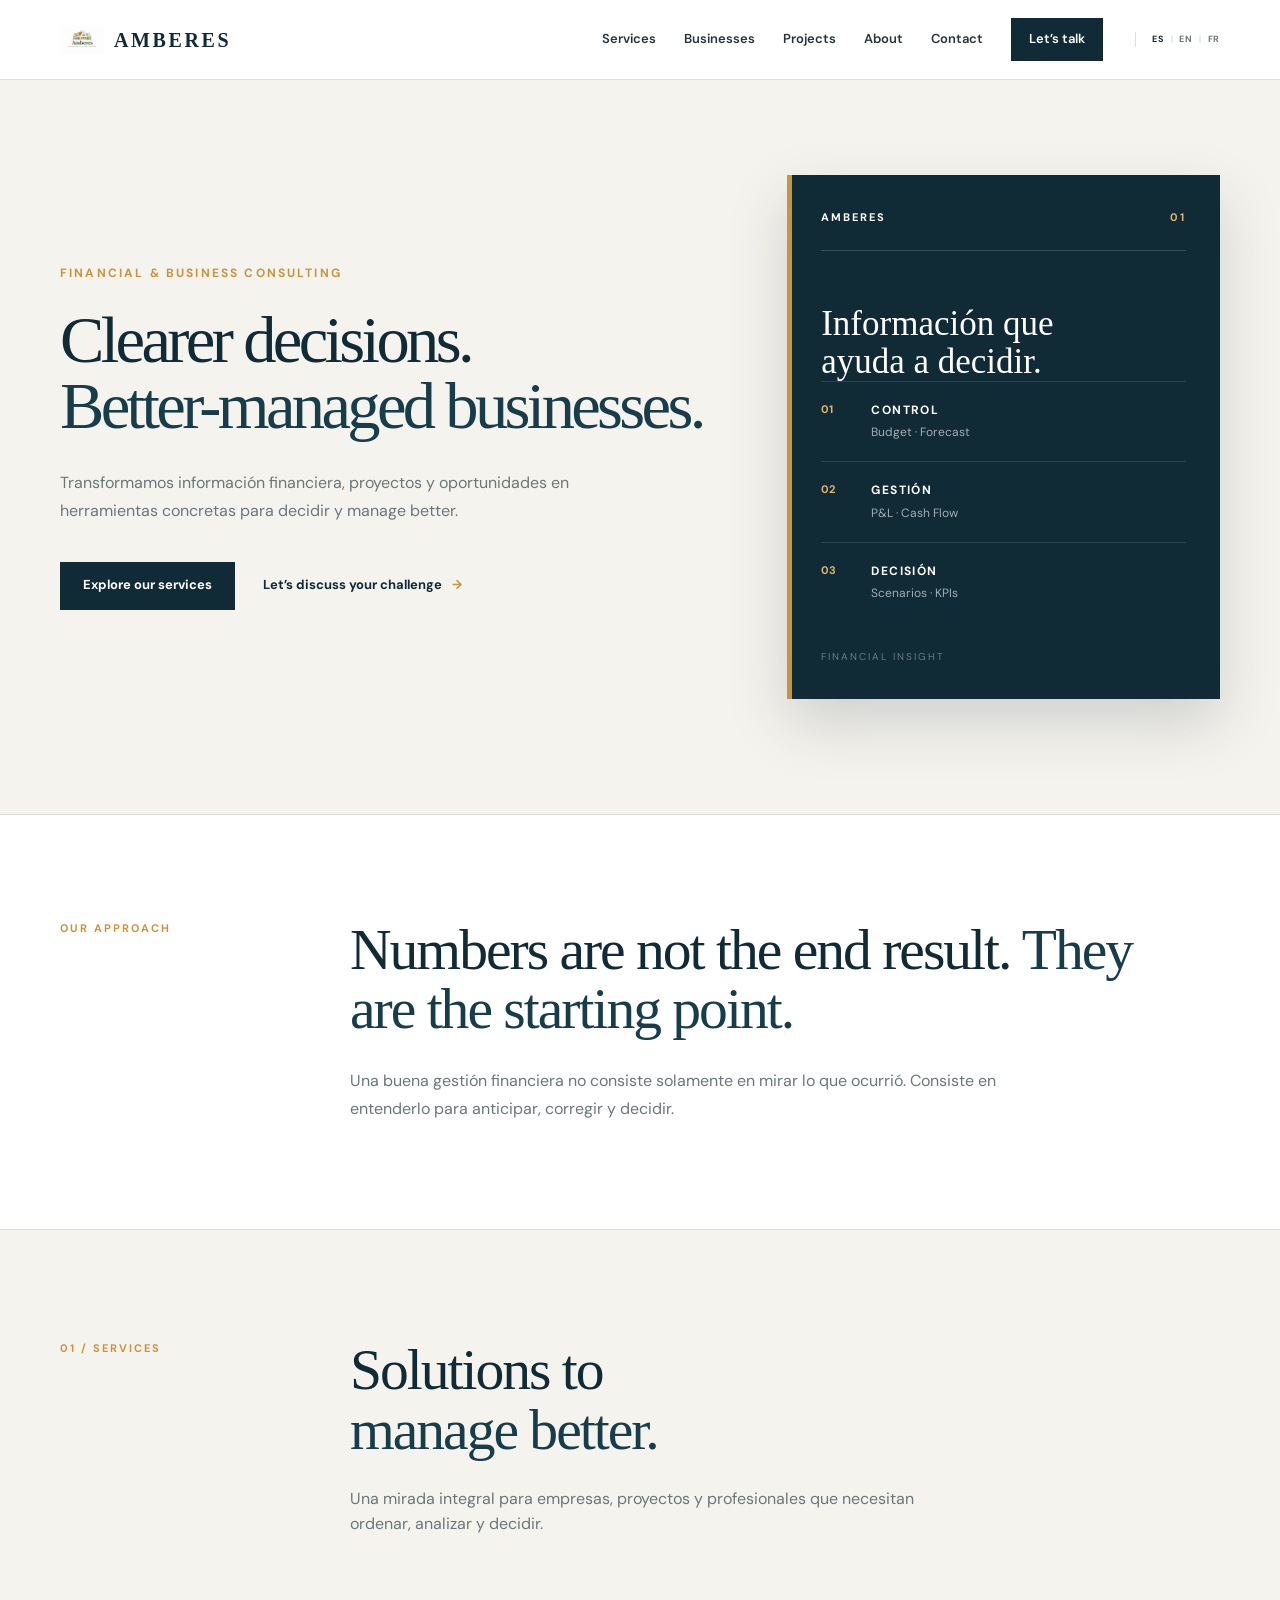
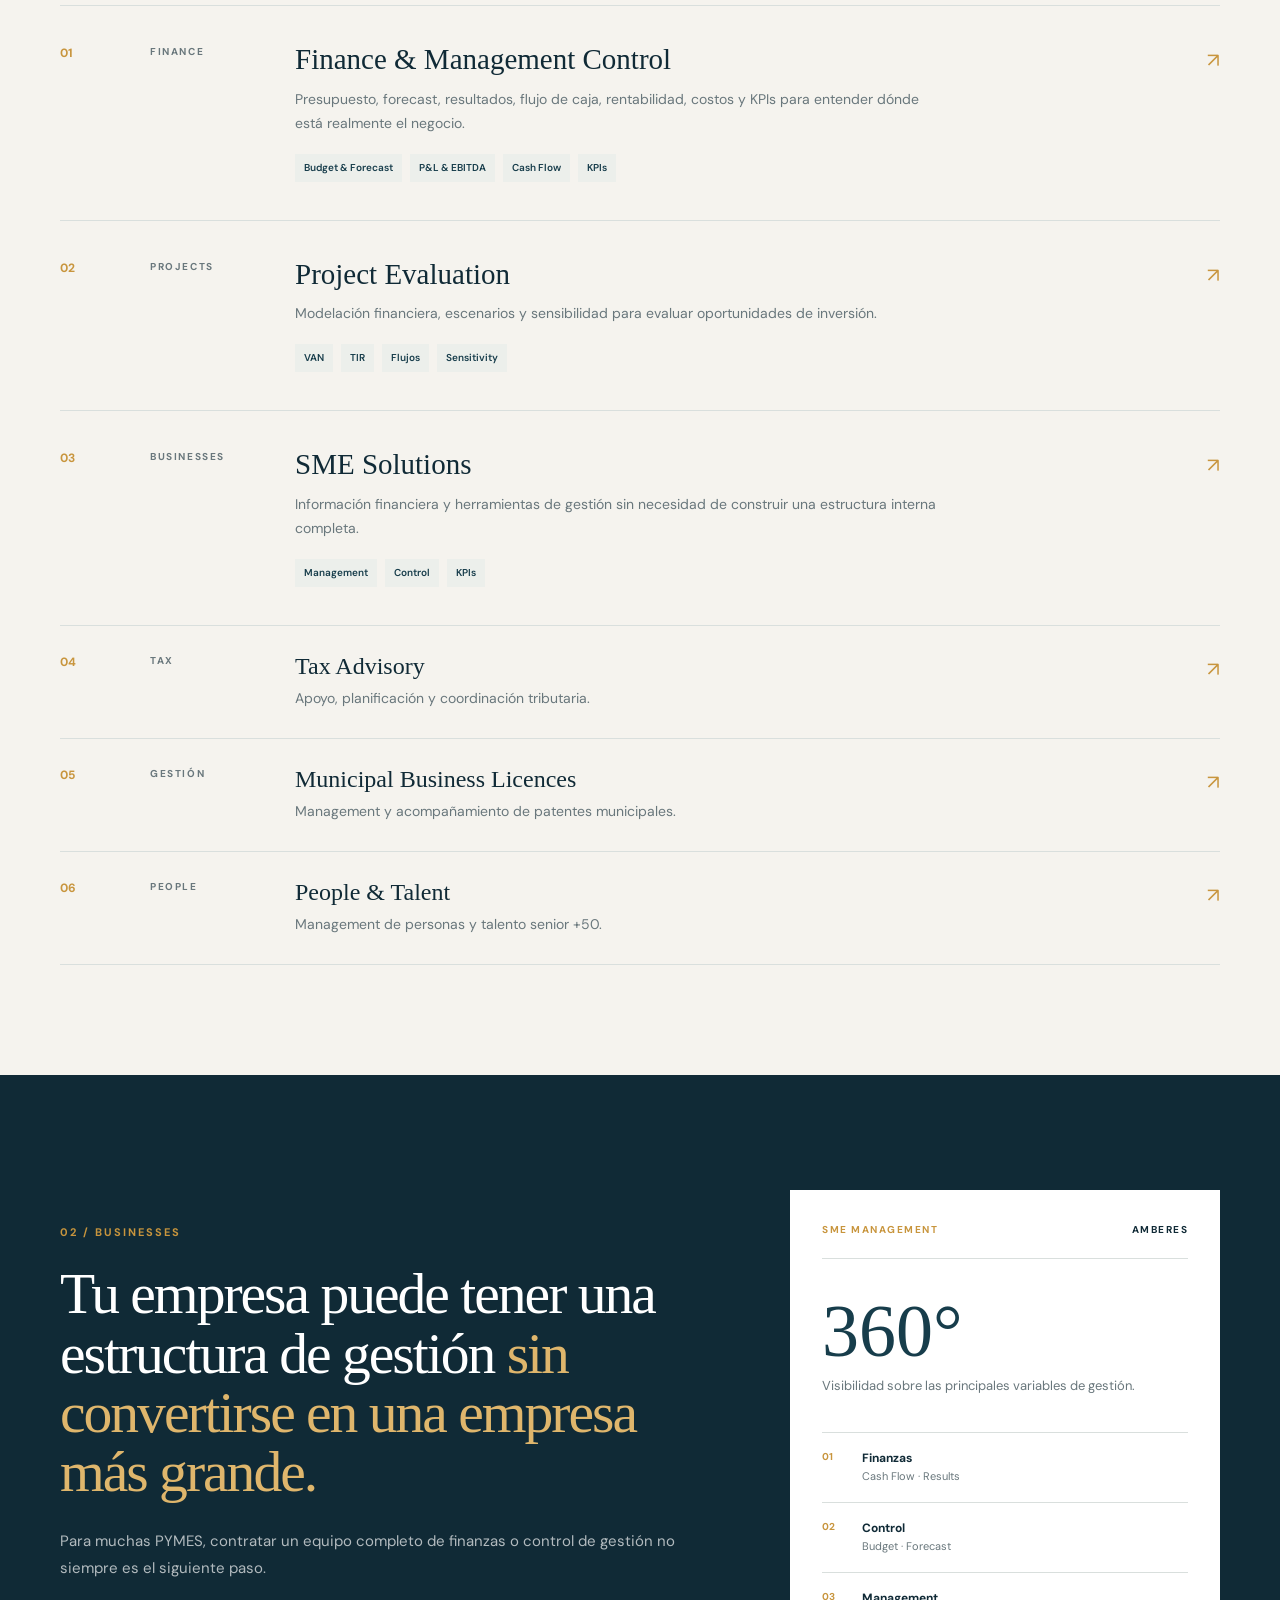
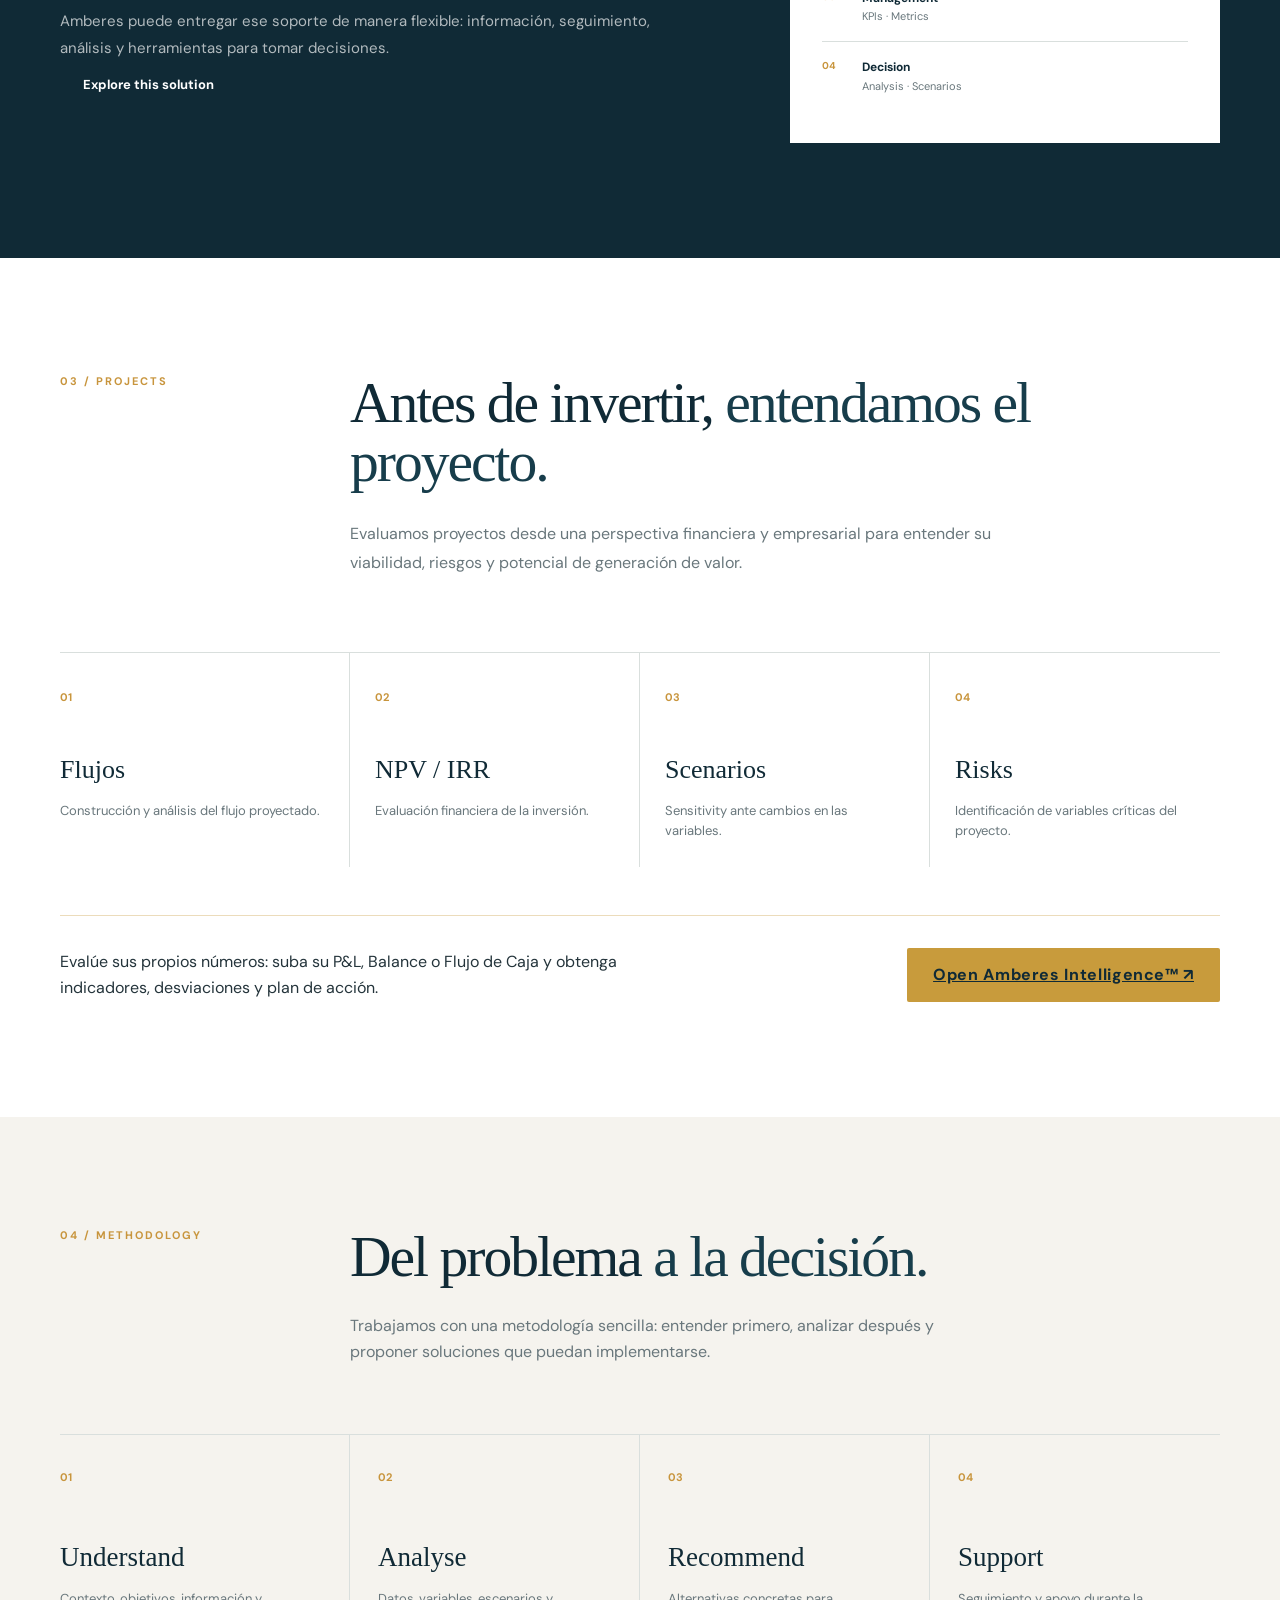
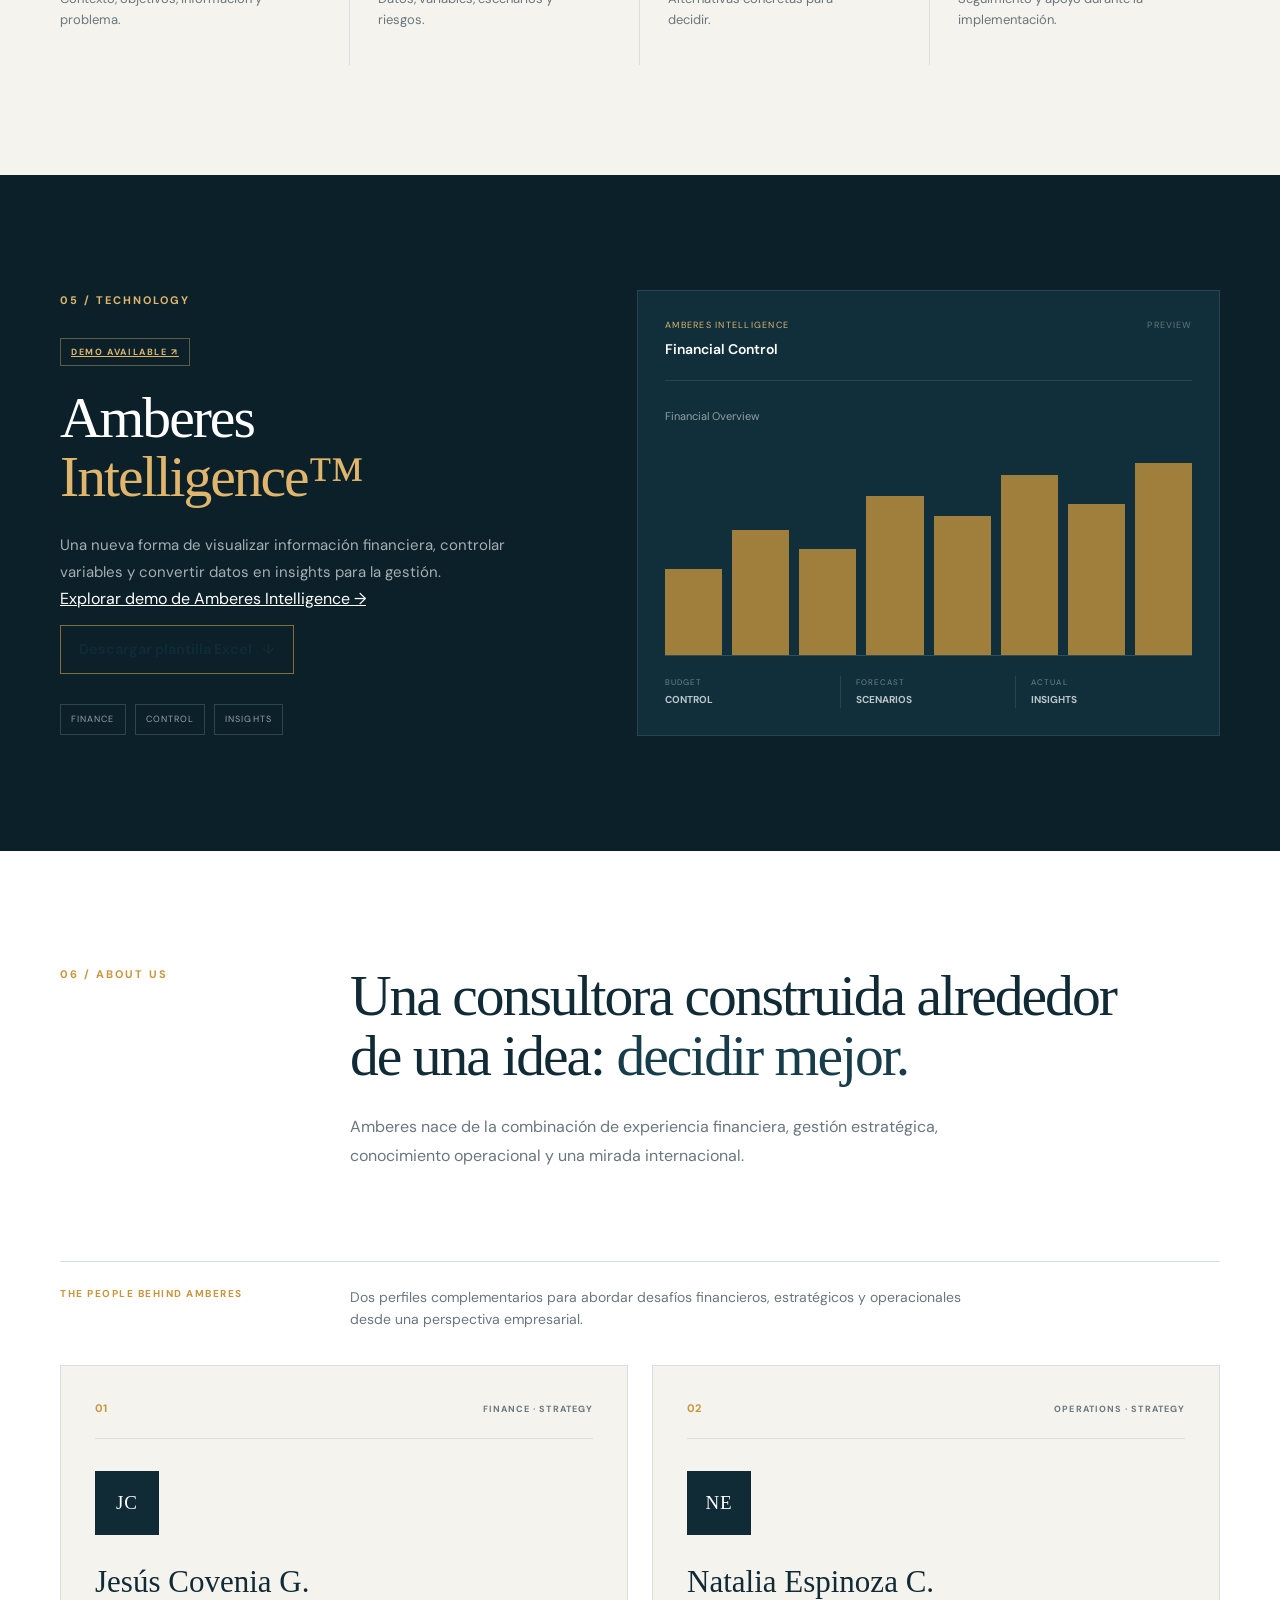
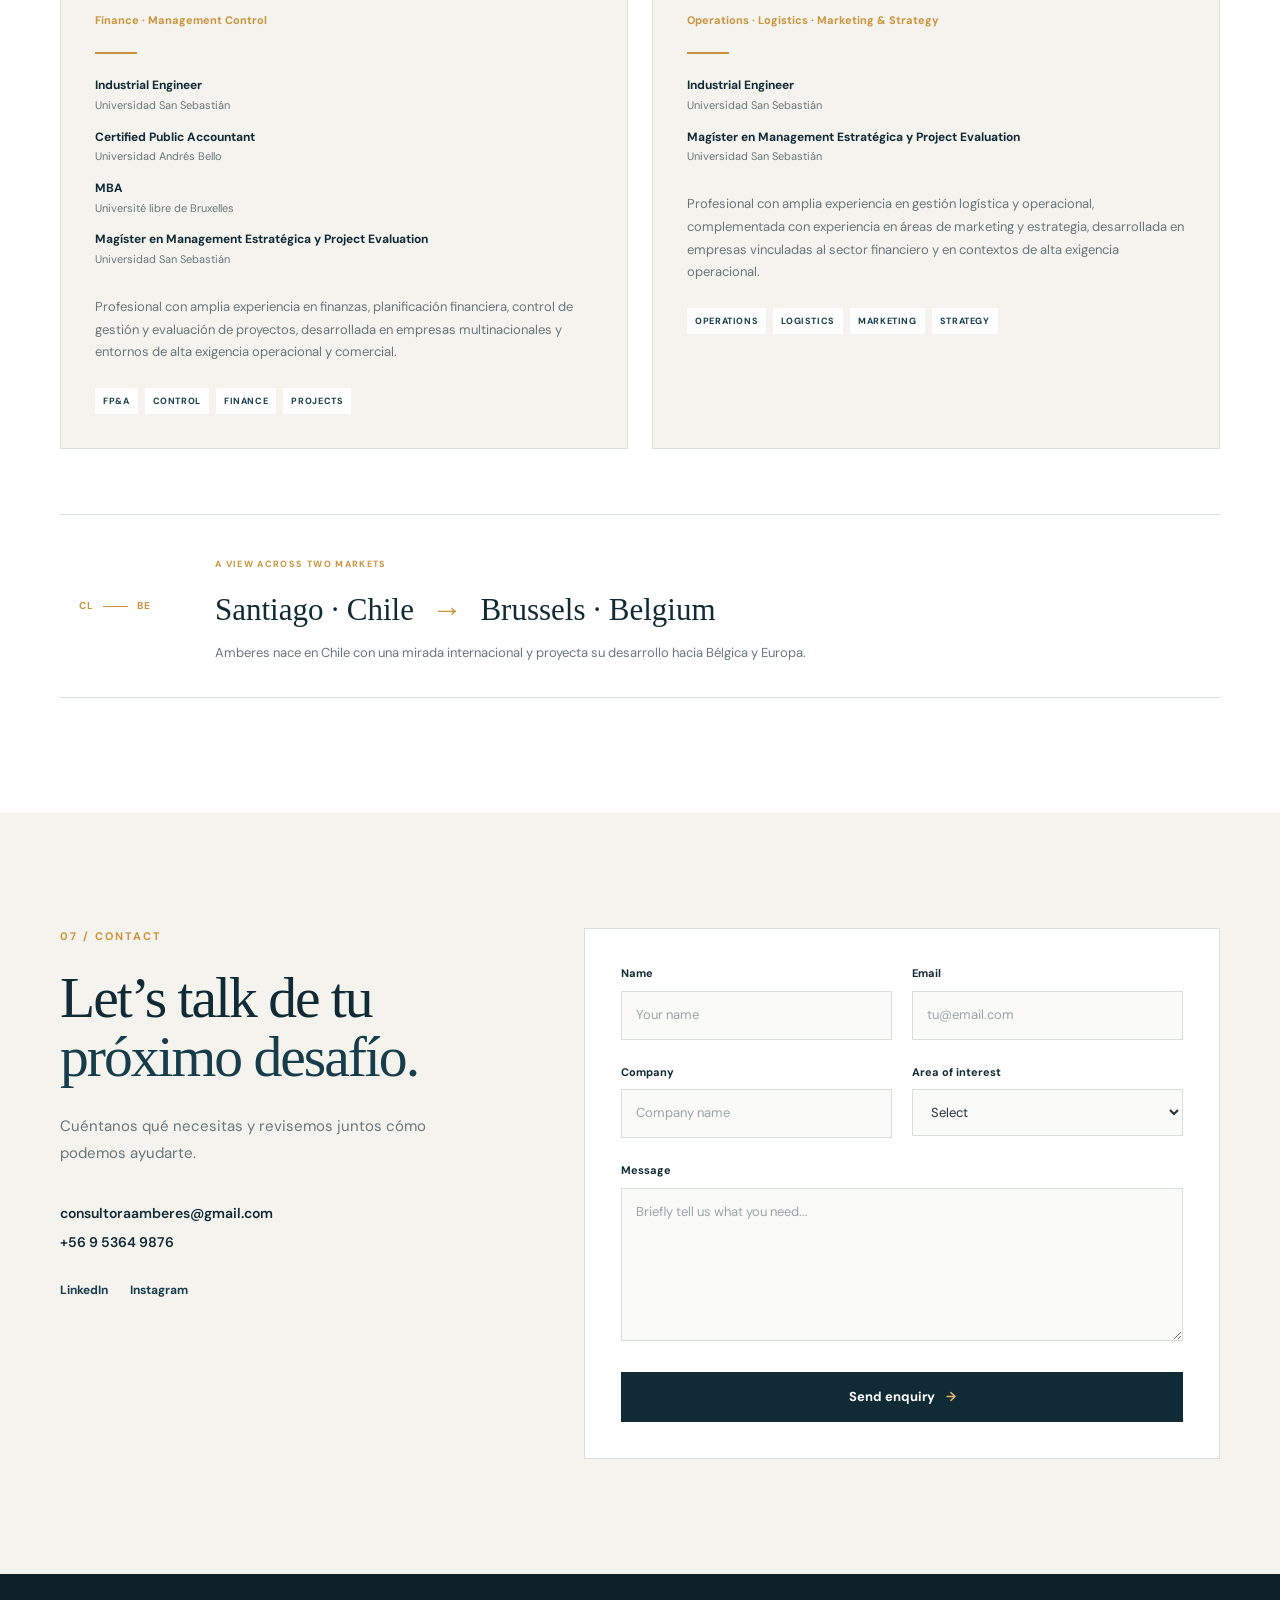
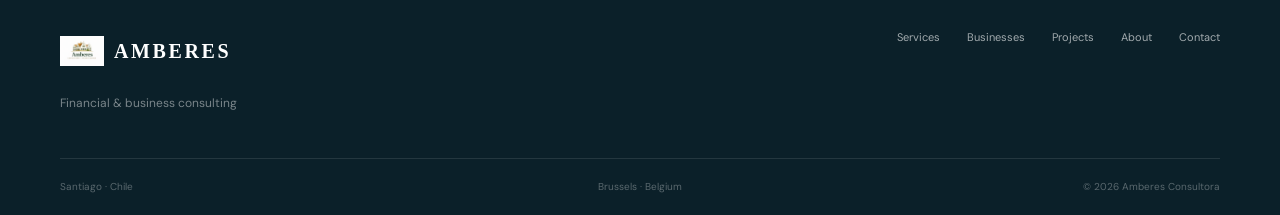
==== en/index.html @ ffa4e230 "Add English version of Amberes Consultora website" ====
<!DOCTYPE html>
<html lang="en">
<head>

    <meta charset="UTF-8">

    <meta
        name="viewport"
        content="width=device-width, initial-scale=1.0"
    >

    <meta
        name="description"
        content="Amberes Consultora. Financial and business consulting between Santiago, Chile and Brussels, Belgium."
    >

    <meta
        name="theme-color"
        content="#102a36"
    >

    <title>Amberes | Financial &amp; Business Consulting</title>


    <!-- =====================================================
         FUENTES
    ====================================================== -->

    <link rel="preconnect" href="https://fonts.googleapis.com">

    <link
        rel="preconnect"
        href="https://fonts.gstatic.com"
        crossorigin
    >

    <link
        href="https://fonts.googleapis.com/css2?family=DM+Sans:wght@400;500;600;700&family=Manrope:wght@400;500;600;700&display=swap"
        rel="stylesheet"
    >


    <!-- =====================================================
         CSS
    ====================================================== -->

    <link
        rel="stylesheet"
        href="../style.css"
    >

</head>


<body>


    <!-- =====================================================
         HEADER
    ====================================================== -->

    <header class="site-header">

        <div class="header-inner">


            <!-- LOGO -->

            <a
                href="#inicio"
                class="logo"
                aria-label="Amberes Consultora"
            >

                <span class="beguinage-logo"><img src="../assets/logo-amberes.png" alt="" class="brand-logo-image"></span>


                <span class="logo-text">
                    AMBERES
                </span>

            </a>


            <!-- NAVEGACIÓN -->

            <nav
                class="main-nav"
                id="mainNav"
            >

                <a href="#servicios">
                    Services
                </a>

                <a href="#empresas">
                    Businesses
                </a>

                <a href="#proyectos">
                    Projects
                </a>

                <a href="#nosotros">
                    About
                </a>

                <a href="#contacto">
                    Contact
                </a>

                <a
                    href="#contacto"
                    class="nav-cta"
                >
                    Let’s talk
                </a>


                <!-- IDIOMAS -->

                <div class="language-selector" aria-label="Language selector">
                    <a class="language-active" href="../index.html" lang="es">ES</a>
                    <span aria-hidden="true">|</span>
                    <a href="./index.html" lang="en" aria-current="page">EN</a>
                    <span aria-hidden="true">|</span>
                    <a href="../fr/" lang="fr">FR</a>
                </div>

            </nav>


            <!-- MENÚ MOBILE -->

            <button
                class="mobile-menu"
                id="mobileMenu"
                type="button"
                aria-label="Open menu"
                aria-expanded="false"
            >

                <span></span>
                <span></span>
                <span></span>

            </button>

        </div>

    </header>



    <main>


        <!-- =====================================================
             HERO
        ====================================================== -->

        <section
            class="hero"
            id="inicio"
        >

            <div class="container hero-grid">


                <div class="hero-content">

                    <p class="eyebrow">
                        FINANCIAL & BUSINESS CONSULTING
                    </p>


                    <h1>

                        Clearer decisions.<br>

                        <span>
                            Better-managed businesses.
                        </span>

                    </h1>


                    <p class="hero-description">

                        Transformamos información financiera,
                        proyectos y oportunidades en herramientas
                        concretas para decidir y manage better.

                    </p>


                    <div class="hero-actions">

                        <a
                            href="#servicios"
                            class="btn btn-primary"
                        >
                            Explore our services
                        </a>


                        <a
                            href="#contacto"
                            class="text-link"
                        >

                            Let’s discuss your challenge

                            <span>
                                →
                            </span>

                        </a>

                    </div>

                </div>



                <!-- PANEL DERECHO -->

                <div class="hero-panel">


                    <div class="hero-panel-top">

                        <span>
                            AMBERES
                        </span>

                        <span>
                            01
                        </span>

                    </div>


                    <div class="hero-panel-title">

                        Información que<br>
                        ayuda a decidir.

                    </div>


                    <div class="hero-panel-items">


                        <div class="hero-panel-item">

                            <span class="panel-number">
                                01
                            </span>

                            <div>

                                <strong>
                                    CONTROL
                                </strong>

                                <small>
                                    Budget · Forecast
                                </small>

                            </div>

                        </div>



                        <div class="hero-panel-item">

                            <span class="panel-number">
                                02
                            </span>

                            <div>

                                <strong>
                                    GESTIÓN
                                </strong>

                                <small>
                                    P&amp;L · Cash Flow
                                </small>

                            </div>

                        </div>



                        <div class="hero-panel-item">

                            <span class="panel-number">
                                03
                            </span>

                            <div>

                                <strong>
                                    DECISIÓN
                                </strong>

                                <small>
                                    Scenarios · KPIs
                                </small>

                            </div>

                        </div>


                    </div>


                    <div class="hero-panel-footer">

                        FINANCIAL INSIGHT

                    </div>


                </div>

            </div>

        </section>



        <!-- =====================================================
             OUR APPROACH
        ====================================================== -->

        <section class="statement-section">

            <div class="container statement-grid">


                <div class="section-label">
                    OUR APPROACH
                </div>


                <div>

                    <h2>

                        Numbers are not the end result.
                        <span>
                            They are the starting point.
                        </span>

                    </h2>


                    <p>

                        Una buena gestión financiera no consiste
                        solamente en mirar lo que ocurrió.
                        Consiste en entenderlo para anticipar,
                        corregir y decidir.

                    </p>

                </div>

            </div>

        </section>



        <!-- =====================================================
             SERVICIOS
        ====================================================== -->

        <section
            class="services-section"
            id="servicios"
        >

            <div class="container">


                <div class="section-heading">


                    <div class="section-label">
                        01 / SERVICES
                    </div>


                    <div>

                        <h2>

                            Solutions to<br>

                            <span>
                                manage better.
                            </span>

                        </h2>


                        <p>

                            Una mirada integral para empresas,
                            proyectos y profesionales que necesitan
                            ordenar, analizar y decidir.

                        </p>

                    </div>

                </div>



                <div class="services-list">


                    <!-- 01 -->

                    <article class="service-item featured-service">

                        <div class="service-number">
                            01
                        </div>


                        <div class="service-category">
                            FINANCE
                        </div>


                        <div class="service-content">

                            <h3>
                                Finance &amp; Management Control
                            </h3>


                            <p>

                                Presupuesto, forecast, resultados,
                                flujo de caja, rentabilidad, costos
                                y KPIs para entender dónde está
                                realmente el negocio.

                            </p>


                            <div class="service-tags">

                                <span>
                                    Budget &amp; Forecast
                                </span>

                                <span>
                                    P&amp;L &amp; EBITDA
                                </span>

                                <span>
                                    Cash Flow
                                </span>

                                <span>
                                    KPIs
                                </span>

                            </div>

                        </div>


                        <a
                            href="#contacto"
                            class="service-arrow"
                            aria-label="Consultar"
                        >
                            ↗
                        </a>

                    </article>



                    <!-- 02 -->

                    <article class="service-item">

                        <div class="service-number">
                            02
                        </div>


                        <div class="service-category">
                            PROJECTS
                        </div>


                        <div class="service-content">

                            <h3>
                                Project Evaluation
                            </h3>


                            <p>

                                Modelación financiera,
                                escenarios y sensibilidad
                                para evaluar oportunidades
                                de inversión.

                            </p>


                            <div class="service-tags">

                                <span>
                                    VAN
                                </span>

                                <span>
                                    TIR
                                </span>

                                <span>
                                    Flujos
                                </span>

                                <span>
                                    Sensitivity
                                </span>

                            </div>

                        </div>


                        <a
                            href="#proyectos"
                            class="service-arrow"
                            aria-label="Ver proyectos"
                        >
                            ↗
                        </a>

                    </article>



                    <!-- 03 -->

                    <article class="service-item">

                        <div class="service-number">
                            03
                        </div>


                        <div class="service-category">
                            BUSINESSES
                        </div>


                        <div class="service-content">

                            <h3>
                                SME Solutions
                            </h3>


                            <p>

                                Información financiera y
                                herramientas de gestión sin
                                necesidad de construir una
                                estructura interna completa.

                            </p>


                            <div class="service-tags">

                                <span>
                                    Management
                                </span>

                                <span>
                                    Control
                                </span>

                                <span>
                                    KPIs
                                </span>

                            </div>

                        </div>


                        <a
                            href="#empresas"
                            class="service-arrow"
                            aria-label="Ver solución para empresas"
                        >
                            ↗
                        </a>

                    </article>



                    <!-- 04 -->

                    <article class="service-item compact-service">

                        <div class="service-number">
                            04
                        </div>


                        <div class="service-category">
                            TAX
                        </div>


                        <div class="service-content">

                            <h3>
                                Tax Advisory
                            </h3>


                            <p>
                                Apoyo, planificación y
                                coordinación tributaria.
                            </p>

                        </div>


                        <a
                            href="#contacto"
                            class="service-arrow"
                        >
                            ↗
                        </a>

                    </article>



                    <!-- 05 -->

                    <article class="service-item compact-service">

                        <div class="service-number">
                            05
                        </div>


                        <div class="service-category">
                            GESTIÓN
                        </div>


                        <div class="service-content">

                            <h3>
                                Municipal Business Licences
                            </h3>


                            <p>
                                Management y acompañamiento
                                de patentes municipales.
                            </p>

                        </div>


                        <a
                            href="#contacto"
                            class="service-arrow"
                        >
                            ↗
                        </a>

                    </article>



                    <!-- 06 -->

                    <article class="service-item compact-service">

                        <div class="service-number">
                            06
                        </div>


                        <div class="service-category">
                            PEOPLE
                        </div>


                        <div class="service-content">

                            <h3>
                                People &amp; Talent
                            </h3>


                            <p>
                                Management de personas y
                                talento senior +50.
                            </p>

                        </div>


                        <a
                            href="#contacto"
                            class="service-arrow"
                        >
                            ↗
                        </a>

                    </article>


                </div>

            </div>

        </section>



        <!-- =====================================================
             BUSINESSES / PYMES
        ====================================================== -->

        <section
            class="business-section"
            id="empresas"
        >

            <div class="container business-grid">


                <div class="business-intro">

                    <div class="section-label">
                        02 / BUSINESSES
                    </div>


                    <h2>

                        Tu empresa puede tener
                        una estructura de gestión

                        <span>
                            sin convertirse en
                            una empresa más grande.
                        </span>

                    </h2>


                    <p>

                        Para muchas PYMES, contratar un equipo
                        completo de finanzas o control de gestión
                        no siempre es el siguiente paso.

                    </p>


                    <p>

                        Amberes puede entregar ese soporte de
                        manera flexible: información, seguimiento,
                        análisis y herramientas para tomar decisiones.

                    </p>


                    <a
                        href="#contacto"
                        class="btn btn-outline"
                    >
                        Explore this solution
                    </a>

                </div>



                <div class="business-card">


                    <div class="business-card-header">

                        <span>
                            SME MANAGEMENT
                        </span>

                        <strong>
                            AMBERES
                        </strong>

                    </div>


                    <div class="business-number">
                        360°
                    </div>


                    <p class="business-card-description">

                        Visibilidad sobre las principales
                        variables de gestión.

                    </p>


                    <div class="business-points">


                        <div>

                            <span>
                                01
                            </span>

                            <div>

                                <strong>
                                    Finanzas
                                </strong>

                                <small>
                                    Cash Flow · Results
                                </small>

                            </div>

                        </div>


                        <div>

                            <span>
                                02
                            </span>

                            <div>

                                <strong>
                                    Control
                                </strong>

                                <small>
                                    Budget · Forecast
                                </small>

                            </div>

                        </div>


                        <div>

                            <span>
                                03
                            </span>

                            <div>

                                <strong>
                                    Management
                                </strong>

                                <small>
                                    KPIs · Metrics
                                </small>

                            </div>

                        </div>


                        <div>

                            <span>
                                04
                            </span>

                            <div>

                                <strong>
                                    Decision
                                </strong>

                                <small>
                                    Analysis · Scenarios
                                </small>

                            </div>

                        </div>


                    </div>

                </div>

            </div>

        </section>



        <!-- =====================================================
             PROJECTS
        ====================================================== -->

        <section
            class="projects-section"
            id="proyectos"
        >

            <div class="container">


                <div class="project-header">


                    <div class="section-label">
                        03 / PROJECTS
                    </div>


                    <div>

                        <h2>

                            Antes de invertir,

                            <span>
                                entendamos el proyecto.
                            </span>

                        </h2>


                        <p>

                            Evaluamos proyectos desde una perspectiva
                            financiera y empresarial para entender su
                            viabilidad, riesgos y potencial de generación
                            de valor.

                        </p>

                    </div>

                </div>



                <div class="project-method">


                    <div class="project-method-item">

                        <span>
                            01
                        </span>

                        <h3>
                            Flujos
                        </h3>

                        <p>
                            Construcción y análisis
                            del flujo proyectado.
                        </p>

                    </div>


                    <div class="project-method-item">

                        <span>
                            02
                        </span>

                        <h3>
                            NPV / IRR
                        </h3>

                        <p>
                            Evaluación financiera
                            de la inversión.
                        </p>

                    </div>


                    <div class="project-method-item">

                        <span>
                            03
                        </span>

                        <h3>
                            Scenarios
                        </h3>

                        <p>
                            Sensitivity ante cambios
                            en las variables.
                        </p>

                    </div>


                    <div class="project-method-item">

                        <span>
                            04
                        </span>

                        <h3>
                            Risks
                        </h3>

                        <p>
                            Identificación de variables
                            críticas del proyecto.
                        </p>

                    </div>


                </div>

                <div class="project-tool-cta">
                    <p>Evalúe sus propios números: suba su P&amp;L, Balance o Flujo de Caja y obtenga indicadores, desviaciones y plan de acción.</p>
                    <a href="./intelligence/" class="intelligence-demo-link project-tool-link">Open Amberes Intelligence™ ↗</a>
                </div>

            </div>

        </section>



        <!-- =====================================================
             METODOLOGÍA
        ====================================================== -->

        <section class="methodology-section">

            <div class="container">


                <div class="methodology-heading">


                    <div class="section-label">
                        04 / METHODOLOGY
                    </div>


                    <div>

                        <h2>

                            Del problema

                            <span>
                                a la decisión.
                            </span>

                        </h2>


                        <p>

                            Trabajamos con una metodología sencilla:
                            entender primero, analizar después y proponer
                            soluciones que puedan implementarse.

                        </p>

                    </div>

                </div>



                <div class="methodology-grid">


                    <div class="method-step">

                        <span>
                            01
                        </span>

                        <h3>
                            Understand
                        </h3>

                        <p>
                            Contexto, objetivos,
                            información y problema.
                        </p>

                    </div>


                    <div class="method-step">

                        <span>
                            02
                        </span>

                        <h3>
                            Analyse
                        </h3>

                        <p>
                            Datos, variables,
                            escenarios y riesgos.
                        </p>

                    </div>


                    <div class="method-step">

                        <span>
                            03
                        </span>

                        <h3>
                            Recommend
                        </h3>

                        <p>
                            Alternativas concretas
                            para decidir.
                        </p>

                    </div>


                    <div class="method-step">

                        <span>
                            04
                        </span>

                        <h3>
                            Support
                        </h3>

                        <p>
                            Seguimiento y apoyo
                            durante la implementación.
                        </p>

                    </div>


                </div>

            </div>

        </section>



        <!-- =====================================================
             AMBERES INTELLIGENCE
        ====================================================== -->

        <section class="intelligence-section">

            <div class="container intelligence-grid">


                <div class="intelligence-copy">

                    <div class="section-label">
                        05 / TECHNOLOGY
                    </div>


                    
<a href="./intelligence/" class="coming-soon intelligence-demo-link">
    DEMO AVAILABLE ↗
</a>



                    <h2>

                        Amberes

                        <span>
                            Intelligence™
                        </span>

                    </h2>


                    <p>

                        Una nueva forma de visualizar información
                        financiera, controlar variables y convertir
                        datos en insights para la gestión.

                    </p>

                    
<a href="./intelligence/" class="intelligence-cta">
    Explorar demo de Amberes Intelligence
    <span aria-hidden="true">→</span>
</a>

                    <a href="./intelligence/plantilla/Amberes_Plantilla_Estandar.xlsx" class="intelligence-template-link" download>
                        Descargar plantilla Excel
                        <span aria-hidden="true">↓</span>
                    </a>


                    <div class="intelligence-tags">

                        <span>
                            FINANCE
                        </span>

                        <span>
                            CONTROL
                        </span>

                        <span>
                            INSIGHTS
                        </span>

                    </div>

                </div>



                <div class="intelligence-preview">


                    <div class="preview-header">

                        <div>

                            <small>
                                AMBERES INTELLIGENCE
                            </small>

                            <strong>
                                Financial Control
                            </strong>

                        </div>


                        <span>
                            PREVIEW
                        </span>

                    </div>


                    <div class="preview-main">

                        <div class="preview-title">
                            Financial Overview
                        </div>


                        <div class="preview-bars">

                            <div style="height:42%;"></div>
                            <div style="height:61%;"></div>
                            <div style="height:52%;"></div>
                            <div style="height:78%;"></div>
                            <div style="height:68%;"></div>
                            <div style="height:88%;"></div>
                            <div style="height:74%;"></div>
                            <div style="height:94%;"></div>

                        </div>

                    </div>


                    <div class="preview-bottom">


                        <div>

                            <small>
                                BUDGET
                            </small>

                            <strong>
                                CONTROL
                            </strong>

                        </div>


                        <div>

                            <small>
                                FORECAST
                            </small>

                            <strong>
                                SCENARIOS
                            </strong>

                        </div>


                        <div>

                            <small>
                                ACTUAL
                            </small>

                            <strong>
                                INSIGHTS
                            </strong>

                        </div>


                    </div>

                </div>

            </div>

        </section>



        <!-- =====================================================
             NOSOTROS
        ====================================================== -->

        <section
            class="about-section"
            id="nosotros"
        >

            <div class="container">


                <div class="about-heading">


                    <div class="section-label">
                        06 / ABOUT US
                    </div>


                    <div>

                        <h2>

                            Una consultora construida
                            alrededor de una idea:

                            <span>
                                decidir mejor.
                            </span>

                        </h2>


                        <p class="about-lead">

                            Amberes nace de la combinación de experiencia
                            financiera, gestión estratégica, conocimiento
                            operacional y una mirada internacional.

                        </p>

                    </div>

                </div>



                <!-- PROFESIONALES -->

                <div class="professionals-intro">

                    <span>
                        THE PEOPLE BEHIND AMBERES
                    </span>

                    <p>

                        Dos perfiles complementarios para abordar
                        desafíos financieros, estratégicos y
                        operacionales desde una perspectiva empresarial.

                    </p>

                </div>



                <div class="professionals-grid">


                    <!-- JESÚS -->

                    <article class="professional-card">


                        <div class="professional-top">

                            <span class="professional-number">
                                01
                            </span>

                            <span class="professional-area">
                                FINANCE · STRATEGY
                            </span>

                        </div>


                        <div class="professional-monogram">
                            JC
                        </div>


                        <h3>
                            Jesús Covenia G.
                        </h3>


                        <p class="professional-role">
                            Finance · Management Control
                        </p>


                        <div class="professional-line"></div>


                        <div class="professional-education">


                            <div>

                                <strong>
                                    Industrial Engineer
                                </strong>

                                 <small>
                                    Universidad San Sebastián
                                </small>

                            </div>


                            <div>

                                <strong>
                                    Certified Public Accountant
                                </strong>

                                 <small>
                                    Universidad Andrés Bello
                                </small>

                            </div>


                            <div>

                                <strong>
                                    MBA
                                </strong>

                                <small>
                                    Université libre de Bruxelles
                                </small>

                            </div>


                            <div>

                                <strong>
                                    Magíster en Management Estratégica
                                    y Project Evaluation
                                </strong>

                                <small>
                                    Universidad San Sebastián
                                </small>

                            </div>


                        </div>


                        <p class="professional-description">

                            Profesional con amplia experiencia en finanzas,
                            planificación financiera, control de gestión
                            y evaluación de proyectos, desarrollada en
                            empresas multinacionales y entornos de alta
                            exigencia operacional y comercial.

                        </p>


                        <div class="professional-focus">

                            <span>
                                FP&amp;A
                            </span>

                            <span>
                                CONTROL
                            </span>

                            <span>
                                FINANCE
                            </span>

                            <span>
                                PROJECTS
                            </span>

                        </div>

                    </article>



                    <!-- NATALIA -->

                    <article class="professional-card">


                        <div class="professional-top">

                            <span class="professional-number">
                                02
                            </span>

                            <span class="professional-area">
                                OPERATIONS · STRATEGY
                            </span>

                        </div>


                        <div class="professional-monogram">
                            NE
                        </div>


                        <h3>
                            Natalia Espinoza C.
                        </h3>


                        <p class="professional-role">
                            Operations · Logistics · Marketing &amp; Strategy
                        </p>


                        <div class="professional-line"></div>


                        <div class="professional-education">


                            <div>

                                <strong>
                                    Industrial Engineer
                                </strong>    

                                 <small>
                                    Universidad San Sebastián
                                </small>

                            </div>


                            <div>

                                <strong>
                                    Magíster en Management Estratégica
                                    y Project Evaluation
                                </strong>

                                <small>
                                    Universidad San Sebastián
                                </small>

                            </div>

                        </div>


                        <p class="professional-description">

                            Profesional con amplia experiencia en gestión
                            logística y operacional, complementada con
                            experiencia en áreas de marketing y estrategia,
                            desarrollada en empresas vinculadas al sector
                            financiero y en contextos de alta exigencia
                            operacional.

                        </p>


                        <div class="professional-focus">

                            <span>
                                OPERATIONS
                            </span>

                            <span>
                                LOGISTICS
                            </span>

                            <span>
                                MARKETING
                            </span>

                            <span>
                                STRATEGY
                            </span>

                        </div>

                    </article>


                </div>



                <!-- UBICACIÓN / VISIÓN INTERNACIONAL -->

                <div class="international-block">


                    <div class="international-symbol">

                        <span>
                            CL
                        </span>

                        <div></div>

                        <span>
                            BE
                        </span>

                    </div>


                    <div>

                        <span class="international-label">
                            A VIEW ACROSS TWO MARKETS
                        </span>


                        <h3>

                            Santiago · Chile

                            <span>
                                →
                            </span>

                            Brussels · Belgium

                        </h3>


                        <p>

                            Amberes nace en Chile con una mirada
                            internacional y proyecta su desarrollo
                            hacia Bélgica y Europa.

                        </p>

                    </div>

                </div>

            </div>

        </section>



        <!-- =====================================================
             CONTACTO
        ====================================================== -->

        <section
            class="contact-section"
            id="contacto"
        >

            <div class="container contact-grid">


                <div class="contact-intro">


                    <div class="section-label">
                        07 / CONTACT
                    </div>


                    <h2>

                        Let’s talk de tu

                        <span>
                            próximo desafío.
                        </span>

                    </h2>


                    <p>

                        Cuéntanos qué necesitas y revisemos juntos
                        cómo podemos ayudarte.

                    </p>


                    <div class="contact-details">

                        <a href="mailto:consultoraamberes@gmail.com">
                            consultoraamberes@gmail.com
                        </a>

                        <a href="tel:+56953649876">
                            +56 9 5364 9876
                        </a>

                    </div>


                    <div class="social-links">

                        <a
                            href="https://www.linkedin.com/in/amberes-consulting-992a303ab/"
                            target="_blank"
                            rel="noopener"
                        >
                            LinkedIn
                        </a>


                        <a
                            href="https://www.instagram.com/amberes_rrhh"
                            target="_blank"
                            rel="noopener"
                        >
                            Instagram
                        </a>

                    </div>

                </div>



                <!-- FORMULARIO -->

                <form
                    class="contact-form"
                    action="https://formspree.io/f/mreabzdn"
                    method="POST"
                >


                    <div class="form-row">


                        <div class="form-field">

                            <label for="nombre">
                                Name
                            </label>

                            <input
                                type="text"
                                id="nombre"
                                name="nombre"
                                placeholder="Your name"
                                required
                            >

                        </div>


                        <div class="form-field">

                            <label for="email">
                                Email
                            </label>

                            <input
                                type="email"
                                id="email"
                                name="email"
                                placeholder="tu@email.com"
                                required
                            >

                        </div>

                    </div>



                    <div class="form-row">


                        <div class="form-field">

                            <label for="empresa">
                                Company
                            </label>

                            <input
                                type="text"
                                id="empresa"
                                name="empresa"
                                placeholder="Company name"
                            >

                        </div>


                        <div class="form-field">

                            <label for="interes">
                                Area of interest
                            </label>

                            <select
                                id="interes"
                                name="interes"
                            >

                                <option value="">
                                    Select
                                </option>

                                <option value="finanzas">
                                    Finance &amp; Management Control
                                </option>

                                <option value="proyectos">
                                    Project Evaluation
                                </option>

                                <option value="pymes">
                                    SME Solutions
                                </option>

                                <option value="tributaria">
                                    Tax Advisory
                                </option>

                                <option value="patentes">
                                    Municipal Business Licences
                                </option>

                                <option value="personas">
                                    People &amp; Talent
                                </option>

                                <option value="otro">
                                    Other
                                </option>

                            </select>

                        </div>

                    </div>



                    <div class="form-field">

                        <label for="mensaje">
                            Message
                        </label>

                        <textarea
                            id="mensaje"
                            name="mensaje"
                            rows="6"
                            placeholder="Briefly tell us what you need..."
                            required
                        ></textarea>

                    </div>


                    <button
                        type="submit"
                        class="form-submit"
                    >

                        Send enquiry

                        <span>
                            →
                        </span>

                    </button>

                </form>

            </div>

        </section>


    </main>



    <!-- =====================================================
         FOOTER
    ====================================================== -->

    <footer class="site-footer">


        <div class="container footer-top">


            <div class="footer-brand">


                <a
                    href="#inicio"
                    class="logo footer-logo"
                >

                    <span class="beguinage-logo"><img src="../assets/logo-amberes.png" alt="" class="brand-logo-image"></span>


                    <span class="logo-text">
                        AMBERES
                    </span>

                </a>


                <p>
                    Financial &amp; business consulting
                </p>

            </div>



            <div class="footer-links">

                <a href="#servicios">
                    Services
                </a>

                <a href="#empresas">
                    Businesses
                </a>

                <a href="#proyectos">
                    Projects
                </a>

                <a href="#nosotros">
                    About
                </a>

                <a href="#contacto">
                    Contact
                </a>

            </div>

        </div>



        <div class="container footer-bottom">


            <span>
                Santiago · Chile
            </span>


            <span>
                Brussels · Belgium
            </span>


            <span>
                © 2026 Amberes Consultora
            </span>

        </div>


    </footer>



    <!-- =====================================================
         JAVASCRIPT
    ====================================================== -->

    <script>

        const mobileMenu =
            document.getElementById("mobileMenu");

        const mainNav =
            document.getElementById("mainNav");


        if (mobileMenu && mainNav) {


            mobileMenu.addEventListener(
                "click",
                function () {

                    const isActive =
                        mainNav.classList.toggle("active");

                    mobileMenu.classList.toggle(
                        "active"
                    );

                    mobileMenu.setAttribute(
                        "aria-expanded",
                        isActive
                    );

                }
            );


            mainNav
                .querySelectorAll("a")
                .forEach(function (link) {

                    link.addEventListener(
                        "click",
                        function () {

                            mainNav.classList.remove(
                                "active"
                            );

                            mobileMenu.classList.remove(
                                "active"
                            );

                            mobileMenu.setAttribute(
                                "aria-expanded",
                                "false"
                            );

                        }
                    );

                });

        }

    </script>


</body>
</html>
---- style.css ----
:root {

    --navy: #102a36;
    --navy-dark: #0b2029;
    --petrol: #173d4b;

    --amber: #c8953d;
    --amber-light: #dfb66c;

    --cream: #f5f3ee;
    --white: #ffffff;

    --text: #24343b;
    --muted: #69777c;

    --line: #d9dfdd;
    --soft: #ecefeb;

    --container: 1160px;

}


/* =========================================================
   RESET
========================================================= */

* {

    margin: 0;
    padding: 0;

    box-sizing: border-box;

}


html {

    scroll-behavior: smooth;

}


body {

    margin: 0;

    font-family:
        "DM Sans",
        Arial,
        sans-serif;

    background: var(--cream);

    color: var(--text);

    line-height: 1.6;

    -webkit-font-smoothing: antialiased;

}


img {

    max-width: 100%;

    display: block;

}


a {

    color: inherit;

}


button,
input,
textarea,
select {

    font: inherit;

}


.container {

    width:
        min(
            var(--container),
            calc(100% - 64px)
        );

    margin:
        0 auto;

}


/* =========================================================
   HEADER
========================================================= */

.site-header {

    height: 80px;

    background:
        rgba(255,255,255,.97);

    border-bottom:
        1px solid var(--line);

    display:
        flex;

    align-items:
        center;

    position:
        sticky;

    top:
        0;

    z-index:
        100;

    backdrop-filter:
        blur(12px);

}


.header-inner {

    width:
        min(
            var(--container),
            calc(100% - 64px)
        );

    margin:
        0 auto;

    display:
        flex;

    align-items:
        center;

    justify-content:
        space-between;

}


/* =========================================================
   LOGO + BÉGUINAGE
========================================================= */

.logo {

    display:
        inline-flex;

    align-items:
        center;

    gap:
        10px;

    color:
        var(--navy);

    text-decoration:
        none;

}


.beguinage-logo {

    width:
        30px;

    height:
        30px;

    display:
        flex;

    align-items:
        center;

    justify-content:
        center;

    flex-shrink:
        0;

}


.beguinage-logo svg {

    width:
        28px;

    height:
        28px;

    fill:
        none;

    stroke:
        var(--amber);

    stroke-width:
        2;

    stroke-linecap:
        round;

    stroke-linejoin:
        round;

}


.logo-text {

    font-family:
        Georgia,
        "Times New Roman",
        serif;

    font-size:
        20px;

    font-weight:
        700;

    letter-spacing:
        .13em;

}


/* =========================================================
   NAVEGACIÓN
========================================================= */

.main-nav {

    display:
        flex;

    align-items:
        center;

    gap:
        28px;

}


.main-nav a {

    color:
        var(--text);

    text-decoration:
        none;

    font-size:
        13px;

    font-weight:
        600;

    transition:
        color .2s ease;

}


.main-nav a:hover {

    color:
        var(--amber);

}


.main-nav .nav-cta {

    padding:
        11px 18px;

    background:
        var(--navy);

    color:
        var(--white);

}


.main-nav .nav-cta:hover {

    background:
        var(--petrol);

    color:
        var(--white);

}


/* =========================================================
   IDIOMAS
========================================================= */

.language-selector {

    display:
        flex;

    align-items:
        center;

    gap:
        6px;

    margin-left:
        4px;

    padding-left:
        16px;

    border-left:
        1px solid var(--line);

    font-size:
        9px;

    letter-spacing:
        .08em;

}


.language-selector button {

    border:
        0;

    background:
        transparent;

    padding:
        0;

    font-size:
        9px;

    font-weight:
        700;

}


.language-active {

    color:
        var(--navy);

}


.language-disabled {

    color:
        #b7bec0;

    cursor:
        not-allowed;

}


.language-selector span {

    color:
        #c6cccd;

}


/* =========================================================
   MENÚ MOBILE
========================================================= */

.mobile-menu {

    display:
        none;

    width:
        38px;

    height:
        38px;

    border:
        0;

    background:
        transparent;

    cursor:
        pointer;

}


.mobile-menu span {

    display:
        block;

    width:
        23px;

    height:
        2px;

    margin:
        5px auto;

    background:
        var(--navy);

    transition:
        .2s ease;

}


/* =========================================================
   TIPOGRAFÍA
========================================================= */

.section-label {

    color:
        var(--amber);

    font-size:
        11px;

    font-weight:
        700;

    letter-spacing:
        .18em;

}


h1,
h2,
h3 {

    font-family:
        Georgia,
        "Times New Roman",
        serif;

}


h2 {

    color:
        var(--navy);

    font-size:
        clamp(
            42px,
            4.5vw,
            62px
        );

    line-height:
        1.03;

    font-weight:
        500;

    letter-spacing:
        -.035em;

}


h2 span {

    color:
        var(--petrol);

}


/* =========================================================
   HERO
========================================================= */

.hero {

    background:
        var(--cream);

    padding:
        72px 0 92px;

}


.hero-grid {

    display:
        grid;

    grid-template-columns:
        minmax(0,1.08fr)
        minmax(390px,.72fr);

    gap:
        78px;

    align-items:
        center;

    min-height:
        570px;

}


.hero-content {

    max-width:
        720px;

}


.eyebrow {

    margin-bottom:
        24px;

    color:
        var(--amber);

    font-size:
        12px;

    font-weight:
        700;

    letter-spacing:
        .18em;

}


.hero h1 {

    margin:
        0;

    color:
        var(--navy);

    font-family:
        Georgia,
        "Times New Roman",
        serif;

    font-size:
        clamp(
            56px,
            5.2vw,
            79px
        );

    line-height:
        .98;

    font-weight:
        500;

    letter-spacing:
        -.055em;

}


.hero h1 span {

    color:
        var(--petrol);

}


.hero-description {

    max-width:
        600px;

    margin-top:
        31px;

    color:
        var(--muted);

    font-size:
        16px;

    line-height:
        1.75;

}


.hero-actions {

    display:
        flex;

    align-items:
        center;

    gap:
        28px;

    margin-top:
        37px;

}


.btn {

    display:
        inline-flex;

    align-items:
        center;

    justify-content:
        center;

    min-height:
        48px;

    padding:
        0 23px;

    text-decoration:
        none;

    font-size:
        13px;

    font-weight:
        700;

    transition:
        .2s ease;

}


.btn-primary {

    background:
        var(--navy);

    color:
        var(--white);

}


.btn-primary:hover {

    background:
        var(--petrol);

    transform:
        translateY(-1px);

}


.text-link {

    color:
        var(--navy);

    text-decoration:
        none;

    font-size:
        13px;

    font-weight:
        700;

}


.text-link span {

    color:
        var(--amber);

    margin-left:
        7px;

}


/* =========================================================
   HERO PANEL
========================================================= */

.hero-panel {

    position:
        relative;

    min-height:
        500px;

    padding:
        34px;

    display:
        flex;

    flex-direction:
        column;

    background:
        var(--navy);

    color:
        var(--white);

    box-shadow:
        0 24px 55px
        rgba(16,42,54,.17);

}


.hero-panel::before {

    content:
        "";

    position:
        absolute;

    top:
        0;

    left:
        0;

    width:
        5px;

    height:
        100%;

    background:
        var(--amber);

}


.hero-panel-top {

    display:
        flex;

    justify-content:
        space-between;

    padding-bottom:
        24px;

    border-bottom:
        1px solid
        rgba(255,255,255,.16);

    font-size:
        11px;

    font-weight:
        700;

    letter-spacing:
        .18em;

}


.hero-panel-top span:last-child {

    color:
        var(--amber-light);

}


.hero-panel-title {

    margin-top:
        54px;

    font-family:
        Georgia,
        "Times New Roman",
        serif;

    font-size:
        35px;

    line-height:
        1.08;

    font-weight:
        400;

}


.hero-panel-items {

    margin-top:
        auto;

}


.hero-panel-item {

    display:
        grid;

    grid-template-columns:
        38px 1fr;

    gap:
        12px;

    padding:
        19px 0;

    border-top:
        1px solid
        rgba(255,255,255,.13);

}


.panel-number {

    color:
        var(--amber-light);

    font-size:
        11px;

    font-weight:
        700;

}


.hero-panel-item strong {

    display:
        block;

    font-size:
        12px;

    letter-spacing:
        .12em;

}


.hero-panel-item small {

    display:
        block;

    margin-top:
        3px;

    color:
        rgba(255,255,255,.62);

    font-size:
        12px;

}


.hero-panel-footer {

    margin-top:
        27px;

    color:
        rgba(255,255,255,.38);

    font-size:
        10px;

    letter-spacing:
        .2em;

}


/* =========================================================
   STATEMENT
========================================================= */

.statement-section {

    padding:
        105px 0;

    background:
        var(--white);

    border-top:
        1px solid var(--line);

    border-bottom:
        1px solid var(--line);

}


.statement-grid {

    display:
        grid;

    grid-template-columns:
        220px 1fr;

    gap:
        70px;

}


.statement-grid h2 {

    max-width:
        850px;

}


.statement-grid p {

    max-width:
        680px;

    margin-top:
        28px;

    color:
        var(--muted);

    font-size:
        16px;

    line-height:
        1.8;

}


/* =========================================================
   SERVICIOS
========================================================= */

.services-section {

    padding:
        110px 0;

    background:
        var(--cream);

}


.section-heading {

    display:
        grid;

    grid-template-columns:
        220px 1fr;

    gap:
        70px;

    margin-bottom:
        68px;

}


.section-heading h2 {

    max-width:
        650px;

}


.section-heading p {

    max-width:
        600px;

    margin-top:
        27px;

    color:
        var(--muted);

    font-size:
        16px;

}


.services-list {

    border-top:
        1px solid var(--line);

}


.service-item {

    display:
        grid;

    grid-template-columns:
        70px 125px 1fr 40px;

    gap:
        20px;

    align-items:
        start;

    padding:
        38px 0;

    border-bottom:
        1px solid var(--line);

    transition:
        .2s ease;

}


.service-item:hover {

    padding-left:
        12px;

    padding-right:
        12px;

    background:
        rgba(255,255,255,.55);

}


.service-number {

    color:
        var(--amber);

    font-size:
        12px;

    font-weight:
        700;

}


.service-category {

    color:
        var(--muted);

    font-size:
        10px;

    font-weight:
        700;

    letter-spacing:
        .16em;

}


.service-content h3 {

    color:
        var(--navy);

    font-size:
        29px;

    line-height:
        1.1;

    font-weight:
        500;

}


.service-content p {

    max-width:
        650px;

    margin-top:
        12px;

    color:
        var(--muted);

    font-size:
        14px;

    line-height:
        1.7;

}


.service-tags {

    display:
        flex;

    flex-wrap:
        wrap;

    gap:
        8px;

    margin-top:
        18px;

}


.service-tags span {

    padding:
        6px 9px;

    background:
        var(--soft);

    color:
        var(--petrol);

    font-size:
        10px;

    font-weight:
        600;

}


.service-arrow {

    color:
        var(--amber);

    text-decoration:
        none;

    font-size:
        20px;

    text-align:
        right;

}


.compact-service {

    padding-top:
        27px;

    padding-bottom:
        27px;

}


.compact-service
.service-content h3 {

    font-size:
        24px;

}


.compact-service
.service-content p {

    margin-top:
        8px;

}


/* =========================================================
   EMPRESAS
========================================================= */

.business-section {

    padding:
        115px 0;

    background:
        var(--navy);

    color:
        var(--white);

}


.business-grid {

    display:
        grid;

    grid-template-columns:
        1fr 430px;

    gap:
        100px;

    align-items:
        center;

}


.business-intro h2 {

    max-width:
        720px;

    margin-top:
        23px;

    color:
        var(--white);

}


.business-intro h2 span {

    color:
        var(--amber-light);

}


.business-intro p {

    max-width:
        620px;

    margin-top:
        26px;

    color:
        rgba(255,255,255,.68);

    font-size:
        15px;

    line-height:
        1.8;

}


.business-intro .btn-outline {

    border-color:
        rgba(255,255,255,.45);

    color:
        var(--white);

}


.business-intro .btn-outline:hover {

    border-color:
        var(--white);

    background:
        var(--white);

    color:
        var(--navy);

}


.business-card {

    padding:
        32px;

    background:
        var(--white);

    color:
        var(--navy);

}


.business-card-header {

    display:
        flex;

    justify-content:
        space-between;

    padding-bottom:
        20px;

    border-bottom:
        1px solid var(--line);

    font-size:
        10px;

    letter-spacing:
        .15em;

}


.business-card-header span {

    color:
        var(--amber);

    font-weight:
        700;

}


.business-number {

    margin-top:
        35px;

    font-family:
        Georgia,
        "Times New Roman",
        serif;

    font-size:
        74px;

    line-height:
        1;

    color:
        var(--petrol);

}


.business-card-description {

    margin-top:
        8px;

    color:
        var(--muted);

    font-size:
        13px;

}


.business-points {

    margin-top:
        35px;

}


.business-points > div {

    display:
        grid;

    grid-template-columns:
        32px 1fr;

    gap:
        8px;

    padding:
        16px 0;

    border-top:
        1px solid var(--line);

}


.business-points span {

    color:
        var(--amber);

    font-size:
        10px;

    font-weight:
        700;

}


.business-points strong {

    display:
        block;

    font-size:
        12px;

}


.business-points small {

    display:
        block;

    color:
        var(--muted);

    font-size:
        11px;

}


/* =========================================================
   PROYECTOS
========================================================= */

.projects-section {

    padding:
        115px 0;

    background:
        var(--white);

}


.project-header {

    display:
        grid;

    grid-template-columns:
        220px 1fr;

    gap:
        70px;

}


.project-header h2 {

    max-width:
        700px;

}


.project-header p {

    max-width:
        680px;

    margin-top:
        28px;

    color:
        var(--muted);

    font-size:
        16px;

    line-height:
        1.8;

}


.project-method {

    display:
        grid;

    grid-template-columns:
        repeat(4,1fr);

    margin-top:
        75px;

    border-top:
        1px solid var(--line);

}


.project-method-item {

    min-height:
        210px;

    padding:
        30px 25px 25px 0;

    border-right:
        1px solid var(--line);

}


.project-method-item:not(:first-child) {

    padding-left:
        25px;

}


.project-method-item:last-child {

    border-right:
        0;

}


.project-method-item > span {

    color:
        var(--amber);

    font-size:
        11px;

    font-weight:
        700;

}


.project-method-item h3 {

    margin-top:
        40px;

    color:
        var(--navy);

    font-size:
        26px;

    font-weight:
        500;

}


.project-method-item p {

    margin-top:
        10px;

    color:
        var(--muted);

    font-size:
        13px;

    line-height:
        1.6;

}


/* =========================================================
   METODOLOGÍA
========================================================= */

.methodology-section {

    padding:
        110px 0;

    background:
        var(--cream);

}


.methodology-heading {

    display:
        grid;

    grid-template-columns:
        220px 1fr;

    gap:
        70px;

}


.methodology-heading h2 {

    max-width:
        650px;

}


.methodology-heading p {

    max-width:
        630px;

    margin-top:
        27px;

    color:
        var(--muted);

    font-size:
        16px;

}


.methodology-grid {

    display:
        grid;

    grid-template-columns:
        repeat(4,1fr);

    margin-top:
        70px;

    border-top:
        1px solid var(--line);

}


.method-step {

    min-height:
        230px;

    padding:
        28px 28px 25px 0;

    border-right:
        1px solid var(--line);

}


.method-step:not(:first-child) {

    padding-left:
        28px;

}


.method-step:last-child {

    border-right:
        0;

}


.method-step span {

    color:
        var(--amber);

    font-size:
        11px;

    font-weight:
        700;

}


.method-step h3 {

    margin-top:
        47px;

    color:
        var(--navy);

    font-size:
        27px;

    font-weight:
        500;

}


.method-step p {

    max-width:
        210px;

    margin-top:
        10px;

    color:
        var(--muted);

    font-size:
        13px;

}


/* =========================================================
   INTELLIGENCE
========================================================= */

.intelligence-section {

    padding:
        115px 0;

    background:
        var(--navy-dark);

    color:
        var(--white);

}


.intelligence-grid {

    display:
        grid;

    grid-template-columns:
        .9fr 1.1fr;

    gap:
        100px;

    align-items:
        center;

}


.intelligence-copy
.section-label {

    color:
        var(--amber-light);

}


.coming-soon {

    display:
        inline-block;

    margin-top:
        28px;

    padding:
        6px 10px;

    border:
        1px solid
        rgba(223,182,108,.4);

    color:
        var(--amber-light);

    font-size:
        9px;

    font-weight:
        700;

    letter-spacing:
        .18em;

}


.intelligence-copy h2 {

    margin-top:
        22px;

    color:
        var(--white);

}


.intelligence-copy h2 span {

    color:
        var(--amber-light);

}


.intelligence-copy p {

    max-width:
        510px;

    margin-top:
        25px;

    color:
        rgba(255,255,255,.64);

    font-size:
        15px;

    line-height:
        1.8;

}


.intelligence-tags {

    display:
        flex;

    gap:
        9px;

    margin-top:
        30px;

}


.intelligence-tags span {

    padding:
        7px 10px;

    border:
        1px solid
        rgba(255,255,255,.16);

    color:
        rgba(255,255,255,.58);

    font-size:
        9px;

    letter-spacing:
        .12em;

}


.intelligence-preview {

    min-height:
        390px;

    padding:
        27px;

    background:
        #112f3b;

    border:
        1px solid
        rgba(255,255,255,.10);

}


.preview-header {

    display:
        flex;

    align-items:
        flex-start;

    justify-content:
        space-between;

    padding-bottom:
        20px;

    border-bottom:
        1px solid
        rgba(255,255,255,.10);

}


.preview-header small {

    display:
        block;

    color:
        var(--amber-light);

    font-size:
        9px;

    letter-spacing:
        .14em;

}


.preview-header strong {

    display:
        block;

    margin-top:
        5px;

    color:
        var(--white);

    font-size:
        14px;

    font-weight:
        600;

}


.preview-header > span {

    color:
        rgba(255,255,255,.35);

    font-size:
        9px;

    letter-spacing:
        .12em;

}


.preview-main {

    padding-top:
        27px;

}


.preview-title {

    color:
        rgba(255,255,255,.55);

    font-size:
        11px;

}


.preview-bars {

    height:
        205px;

    margin-top:
        25px;

    display:
        flex;

    align-items:
        flex-end;

    gap:
        10px;

    border-bottom:
        1px solid
        rgba(255,255,255,.15);

}


.preview-bars div {

    flex:
        1;

    min-width:
        10px;

    background:
        var(--amber);

    opacity:
        .78;

}


.preview-bottom {

    display:
        grid;

    grid-template-columns:
        repeat(3,1fr);

    margin-top:
        20px;

}


.preview-bottom div {

    border-right:
        1px solid
        rgba(255,255,255,.10);

    padding-left:
        15px;

}


.preview-bottom div:first-child {

    padding-left:
        0;

}


.preview-bottom div:last-child {

    border-right:
        0;

}


.preview-bottom small {

    display:
        block;

    color:
        rgba(255,255,255,.4);

    font-size:
        8px;

    letter-spacing:
        .13em;

}


.preview-bottom strong {

    display:
        block;

    margin-top:
        4px;

    color:
        rgba(255,255,255,.72);

    font-size:
        10px;

}


/* =========================================================
   NOSOTROS
========================================================= */

.about-section {

    padding:
        115px 0;

    background:
        var(--white);

}


.about-heading {

    display:
        grid;

    grid-template-columns:
        220px 1fr;

    gap:
        70px;

}


.about-heading h2 {

    max-width:
        800px;

}


.about-lead {

    max-width:
        690px;

    margin-top:
        28px;

    color:
        var(--muted);

    font-size:
        16px;

    line-height:
        1.8;

}


/* =========================================================
   PROFESIONALES
========================================================= */

.professionals-intro {

    display:
        grid;

    grid-template-columns:
        220px 1fr;

    gap:
        70px;

    margin-top:
        90px;

    padding-top:
        24px;

    border-top:
        1px solid var(--line);

}


.professionals-intro > span {

    color:
        var(--amber);

    font-size:
        10px;

    font-weight:
        700;

    letter-spacing:
        .15em;

}


.professionals-intro p {

    max-width:
        620px;

    color:
        var(--muted);

    font-size:
        14px;

}


.professionals-grid {

    display:
        grid;

    grid-template-columns:
        repeat(2,1fr);

    gap:
        24px;

    margin-top:
        35px;

}


.professional-card {

    padding:
        34px;

    background:
        var(--cream);

    border:
        1px solid var(--line);

}


.professional-top {

    display:
        flex;

    align-items:
        center;

    justify-content:
        space-between;

    padding-bottom:
        20px;

    border-bottom:
        1px solid var(--line);

}


.professional-number {

    color:
        var(--amber);

    font-size:
        11px;

    font-weight:
        700;

}


.professional-area {

    color:
        var(--muted);

    font-size:
        9px;

    font-weight:
        700;

    letter-spacing:
        .12em;

}


.professional-monogram {

    width:
        64px;

    height:
        64px;

    margin-top:
        32px;

    display:
        grid;

    place-items:
        center;

    background:
        var(--navy);

    color:
        var(--white);

    font-family:
        Georgia,
        "Times New Roman",
        serif;

    font-size:
        19px;

    letter-spacing:
        .05em;

}


.professional-card h3 {

    margin-top:
        22px;

    color:
        var(--navy);

    font-size:
        31px;

    font-weight:
        500;

}


.professional-role {

    margin-top:
        5px;

    color:
        var(--amber);

    font-size:
        11px;

    font-weight:
        700;

}


.professional-line {

    width:
        42px;

    height:
        2px;

    margin:
        23px 0;

    background:
        var(--amber);

}


.professional-education {

    display:
        flex;

    flex-direction:
        column;

    gap:
        14px;

}


.professional-education strong {

    display:
        block;

    color:
        var(--navy);

    font-size:
        12px;

    line-height:
        1.4;

}


.professional-education small {

    display:
        block;

    margin-top:
        3px;

    color:
        var(--muted);

    font-size:
        11px;

}


.professional-description {

    margin-top:
        27px;

    color:
        var(--muted);

    font-size:
        13px;

    line-height:
        1.75;

}


.professional-focus {

    display:
        flex;

    flex-wrap:
        wrap;

    gap:
        7px;

    margin-top:
        24px;

}


.professional-focus span {

    padding:
        6px 8px;

    background:
        var(--white);

    color:
        var(--petrol);

    font-size:
        9px;

    font-weight:
        700;

    letter-spacing:
        .07em;

}


/* =========================================================
   BLOQUE INTERNACIONAL
========================================================= */

.international-block {

    display:
        grid;

    grid-template-columns:
        110px 1fr;

    gap:
        45px;

    align-items:
        center;

    margin-top:
        65px;

    padding:
        34px 0;

    border-top:
        1px solid var(--line);

    border-bottom:
        1px solid var(--line);

}


.international-symbol {

    display:
        flex;

    align-items:
        center;

    justify-content:
        center;

    gap:
        9px;

    color:
        var(--amber);

    font-size:
        10px;

    font-weight:
        700;

    letter-spacing:
        .1em;

}


.international-symbol div {

    width:
        25px;

    height:
        1px;

    background:
        var(--amber);

}


.international-label {

    color:
        var(--amber);

    font-size:
        9px;

    font-weight:
        700;

    letter-spacing:
        .15em;

}


.international-block h3 {

    margin-top:
        10px;

    color:
        var(--navy);

    font-size:
        31px;

    font-weight:
        500;

}


.international-block h3 span {

    margin:
        0 10px;

    color:
        var(--amber);

}


.international-block p {

    max-width:
        650px;

    margin-top:
        8px;

    color:
        var(--muted);

    font-size:
        13px;

}


/* =========================================================
   CONTACTO
========================================================= */

.contact-section {

    padding:
        115px 0;

    background:
        var(--cream);

}


.contact-grid {

    display:
        grid;

    grid-template-columns:
        .8fr 1.2fr;

    gap:
        100px;

}


.contact-intro h2 {

    margin-top:
        22px;

}


.contact-intro > p {

    max-width:
        500px;

    margin-top:
        26px;

    color:
        var(--muted);

    font-size:
        15px;

    line-height:
        1.8;

}


.contact-details {

    display:
        flex;

    flex-direction:
        column;

    gap:
        7px;

    margin-top:
        35px;

}


.contact-details a {

    color:
        var(--navy);

    text-decoration:
        none;

    font-size:
        14px;

    font-weight:
        600;

}


.contact-details a:hover {

    color:
        var(--amber);

}


.social-links {

    display:
        flex;

    gap:
        22px;

    margin-top:
        28px;

}


.social-links a {

    color:
        var(--petrol);

    text-decoration:
        none;

    font-size:
        12px;

    font-weight:
        700;

}


.social-links a:hover {

    color:
        var(--amber);

}


/* =========================================================
   FORMULARIO
========================================================= */

.contact-form {

    padding:
        36px;

    background:
        var(--white);

    border:
        1px solid var(--line);

}


.form-row {

    display:
        grid;

    grid-template-columns:
        1fr 1fr;

    gap:
        20px;

}


.form-field {

    margin-bottom:
        24px;

}


.form-field label {

    display:
        block;

    margin-bottom:
        8px;

    color:
        var(--navy);

    font-size:
        11px;

    font-weight:
        700;

}


.form-field input,
.form-field select,
.form-field textarea {

    width:
        100%;

    border:
        1px solid var(--line);

    background:
        #fafaf8;

    color:
        var(--text);

    padding:
        13px 14px;

    outline:
        none;

    font-size:
        13px;

    transition:
        .2s ease;

}


.form-field textarea {

    resize:
        vertical;

    min-height:
        135px;

}


.form-field input:focus,
.form-field select:focus,
.form-field textarea:focus {

    border-color:
        var(--amber);

    background:
        var(--white);

}


.form-field input::placeholder,
.form-field textarea::placeholder {

    color:
        #9aa4a7;

}


.form-submit {

    width:
        100%;

    min-height:
        50px;

    border:
        0;

    background:
        var(--navy);

    color:
        var(--white);

    cursor:
        pointer;

    font-size:
        13px;

    font-weight:
        700;

}


.form-submit span {

    margin-left:
        8px;

    color:
        var(--amber-light);

}


.form-submit:hover {

    background:
        var(--petrol);

}


/* =========================================================
   FOOTER
========================================================= */

.site-footer {

    background:
        var(--navy-dark);

    color:
        var(--white);

}


.footer-top {

    display:
        flex;

    justify-content:
        space-between;

    align-items:
        flex-start;

    padding:
        55px 0 45px;

}


.footer-logo {

    color:
        var(--white);

}


.footer-logo
.beguinage-logo svg {

    stroke:
        var(--amber-light);

}


.footer-brand p {

    margin-top:
        13px;

    color:
        rgba(255,255,255,.45);

    font-size:
        12px;

}


.footer-links {

    display:
        flex;

    gap:
        27px;

}


.footer-links a {

    color:
        rgba(255,255,255,.62);

    text-decoration:
        none;

    font-size:
        11px;

}


.footer-links a:hover {

    color:
        var(--amber-light);

}


.footer-bottom {

    display:
        grid;

    grid-template-columns:
        1fr 1fr 1fr;

    padding:
        20px 0;

    border-top:
        1px solid
        rgba(255,255,255,.10);

    color:
        rgba(255,255,255,.32);

    font-size:
        10px;

}


.footer-bottom span:nth-child(2) {

    text-align:
        center;

}


.footer-bottom span:last-child {

    text-align:
        right;

}


/* =========================================================
   TABLET
========================================================= */

@media (max-width: 1100px) {


    .main-nav {

        gap:
            18px;

    }


    .language-selector {

        padding-left:
            10px;

    }


    .hero-grid {

        gap:
            50px;

    }


    .business-grid {

        grid-template-columns:
            1fr 380px;

        gap:
            60px;

    }


    .intelligence-grid {

        gap:
            60px;

    }


    .contact-grid {

        gap:
            60px;

    }

}


/* =========================================================
   TABLET / MOBILE NAV
========================================================= */

@media (max-width: 900px) {


    .main-nav {

        position:
            absolute;

        top:
            80px;

        left:
            0;

        right:
            0;

        display:
            none;

        flex-direction:
            column;

        align-items:
            stretch;

        gap:
            0;

        padding:
            12px 25px 22px;

        background:
            var(--white);

        border-bottom:
            1px solid var(--line);

        box-shadow:
            0 15px 30px
            rgba(0,0,0,.06);

    }


    .main-nav.active {

        display:
            flex;

    }


    .main-nav a {

        padding:
            13px 0;

        border-bottom:
            1px solid var(--line);

    }


    .main-nav .nav-cta {

        margin-top:
            10px;

        padding:
            13px 16px;

        text-align:
            center;

        border-bottom:
            0;

    }


    .language-selector {

        margin:
            17px 0 0;

        padding:
            0;

        border-left:
            0;

        justify-content:
            flex-start;

    }


    .mobile-menu {

        display:
            block;

    }


    .mobile-menu.active span:nth-child(1) {

        transform:
            translateY(7px)
            rotate(45deg);

    }


    .mobile-menu.active span:nth-child(2) {

        opacity:
            0;

    }


    .mobile-menu.active span:nth-child(3) {

        transform:
            translateY(-7px)
            rotate(-45deg);

    }


    .hero-grid {

        grid-template-columns:
            1fr;

        gap:
            55px;

    }


    .hero-content {

        max-width:
            800px;

    }


    .hero-panel {

        max-width:
            620px;

    }


    .business-grid {

        grid-template-columns:
            1fr;

    }


    .business-card {

        max-width:
            550px;

    }


    .intelligence-grid {

        grid-template-columns:
            1fr;

    }


    .contact-grid {

        grid-template-columns:
            1fr;

    }


    .professionals-grid {

        grid-template-columns:
            1fr;

    }

}


/* =========================================================
   800 PX
========================================================= */

@media (max-width: 800px) {


    .container,
    .header-inner {

        width:
            min(
                100% - 40px,
                var(--container)
            );

    }


    .site-header {

        height:
            74px;

    }


    .main-nav {

        top:
            74px;

    }


    .hero {

        padding:
            60px 0 75px;

    }


    .statement-grid,
    .section-heading,
    .project-header,
    .methodology-heading,
    .about-heading,
    .professionals-intro {

        grid-template-columns:
            1fr;

        gap:
            25px;

    }


    .statement-section,
    .services-section,
    .projects-section,
    .methodology-section,
    .intelligence-section,
    .about-section,
    .contact-section {

        padding:
            85px 0;

    }


    .services-list {

        margin-top:
            45px;

    }


    .service-item {

        grid-template-columns:
            50px 1fr 30px;

        gap:
            12px;

    }


    .service-category {

        display:
            none;

    }


    .project-method,
    .methodology-grid {

        grid-template-columns:
            1fr 1fr;

    }


    .project-method-item:nth-child(2) {

        border-right:
            0;

    }


    .project-method-item:nth-child(3),
    .project-method-item:nth-child(4) {

        border-top:
            1px solid var(--line);

    }


    .method-step:nth-child(2) {

        border-right:
            0;

    }


    .method-step:nth-child(3),
    .method-step:nth-child(4) {

        border-top:
            1px solid var(--line);

    }


    .international-block {

        grid-template-columns:
            1fr;

        gap:
            20px;

    }


    .international-symbol {

        justify-content:
            flex-start;

    }


    .contact-form {

        padding:
            27px;

    }


    .footer-top {

        flex-direction:
            column;

        gap:
            35px;

    }


    .footer-links {

        flex-wrap:
            wrap;

    }


    .footer-bottom {

        grid-template-columns:
            1fr;

        gap:
            8px;

    }


    .footer-bottom span,
    .footer-bottom span:nth-child(2),
    .footer-bottom span:last-child {

        text-align:
            left;

    }

}


/* =========================================================
   MOBILE
========================================================= */

@media (max-width: 560px) {


    .container,
    .header-inner {

        width:
            calc(100% - 32px);

    }


    .logo-text {

        font-size:
            18px;

    }


    .beguinage-logo {

        width:
            27px;

        height:
            27px;

    }


    .beguinage-logo svg {

        width:
            26px;

        height:
            26px;

    }


    .hero {

        padding:
            50px 0 65px;

    }


    .hero h1 {

        font-size:
            48px;

        line-height:
            1;

    }


    .hero-description {

        font-size:
            15px;

    }


    .hero-actions {

        align-items:
            flex-start;

        flex-direction:
            column;

        gap:
            20px;

    }


    .hero-panel {

        min-height:
            430px;

        padding:
            27px;

    }


    .hero-panel-title {

        font-size:
            30px;

    }


    .service-item {

        grid-template-columns:
            40px 1fr 25px;

        padding:
            30px 0;

    }


    .service-content h3 {

        font-size:
            25px;

    }


    .service-tags {

        display:
            none;

    }


    .project-method,
    .methodology-grid {

        grid-template-columns:
            1fr;

    }


    .project-method-item,
    .project-method-item:not(:first-child) {

        min-height:
            auto;

        padding:
            27px 0;

        border-right:
            0;

        border-bottom:
            1px solid var(--line);

    }


    .project-method-item:last-child {

        border-bottom:
            0;

    }


    .project-method-item h3 {

        margin-top:
            22px;

    }


    .method-step,
    .method-step:not(:first-child) {

        min-height:
            auto;

        padding:
            27px 0;

        border-right:
            0;

        border-bottom:
            1px solid var(--line);

    }


    .method-step:last-child {

        border-bottom:
            0;

    }


    .method-step h3 {

        margin-top:
            22px;

    }


    .business-section {

        padding:
            85px 0;

    }


    .business-card {

        padding:
            25px;

    }


    .business-number {

        font-size:
            62px;

    }


    .intelligence-preview {

        min-height:
            340px;

        padding:
            20px;

    }


    .preview-bars {

        height:
            170px;

    }


    .professional-card {

        padding:
            25px;

    }


    .professional-card h3 {

        font-size:
            27px;

    }


    .professional-top {

        align-items:
            flex-start;

        flex-direction:
            column;

        gap:
            8px;

    }


    .international-block h3 {

        font-size:
            25px;

        line-height:
            1.25;

    }


    .international-block h3 span {

        display:
            inline-block;

        margin:
            0 5px;

    }


    .form-row {

        grid-template-columns:
            1fr;

        gap:
            0;

    }


    .contact-form {

        padding:
            22px;

    } 
    
.intelligence-cta {
    display: inline-flex;
    align-items: center;
    justify-content: center;
    gap: 12px;
    margin-top: 24px;
    margin-bottom: 24px;
    padding: 15px 22px;
    background: #ddb15f;
    color: #0b2027;
    border: 1px solid #ddb15f;
    text-decoration: none;
    font-size: 13px;
    font-weight: 700;
    transition: background 180ms ease, color 180ms ease;
}

.intelligence-cta:hover {
    background: transparent;
    color: #ddb15f;
}

.intelligence-cta:focus-visible {
    outline: 2px solid #ffffff;
    outline-offset: 4px;
}

.intelligence-demo-link {
    display: inline-block;
    text-decoration: none;
    cursor: pointer;
}

}


/* Enlace a Amberes Intelligence desde PROYECTOS */
.project-tool-cta { margin-top: 48px; padding-top: 32px; border-top: 1px solid rgba(200,155,60,.35); display: flex; flex-wrap: wrap; align-items: center; justify-content: space-between; gap: 20px; }
.project-tool-cta p { margin: 0; max-width: 620px; }
.project-tool-link { padding: 14px 26px; background: #c89b3c; color: #102a36; font-weight: 700; letter-spacing: .04em; border-radius: 2px; }
.project-tool-link:hover { filter: brightness(1.08); }


/* Descarga de plantilla para probar Amberes Intelligence */
.intelligence-template-link {
    display: inline-flex;
    align-items: center;
    gap: 10px;
    margin-top: 14px;
    padding: 12px 18px;
    border: 1px solid rgba(200, 149, 61, .65);
    color: var(--navy);
    background: transparent;
    text-decoration: none;
    font-size: .9rem;
    font-weight: 700;
    transition: background .2s ease, color .2s ease, border-color .2s ease;
}
.intelligence-template-link:hover,
.intelligence-template-link:focus-visible {
    background: var(--navy);
    color: var(--cream);
    border-color: var(--navy);
}


/* Logo compartido entre el sitio corporativo y Amberes Intelligence */
.beguinage-logo { width: 44px; height: 44px; }
.beguinage-logo .brand-logo-image { width: 44px; height: 44px; object-fit: contain; display: block; }
.language-selector a { color: var(--muted); text-decoration: none; font-size: 9px; font-weight: 700; }
.language-selector a:hover, .language-selector a:focus-visible, .language-selector a.language-active { color: var(--navy); }
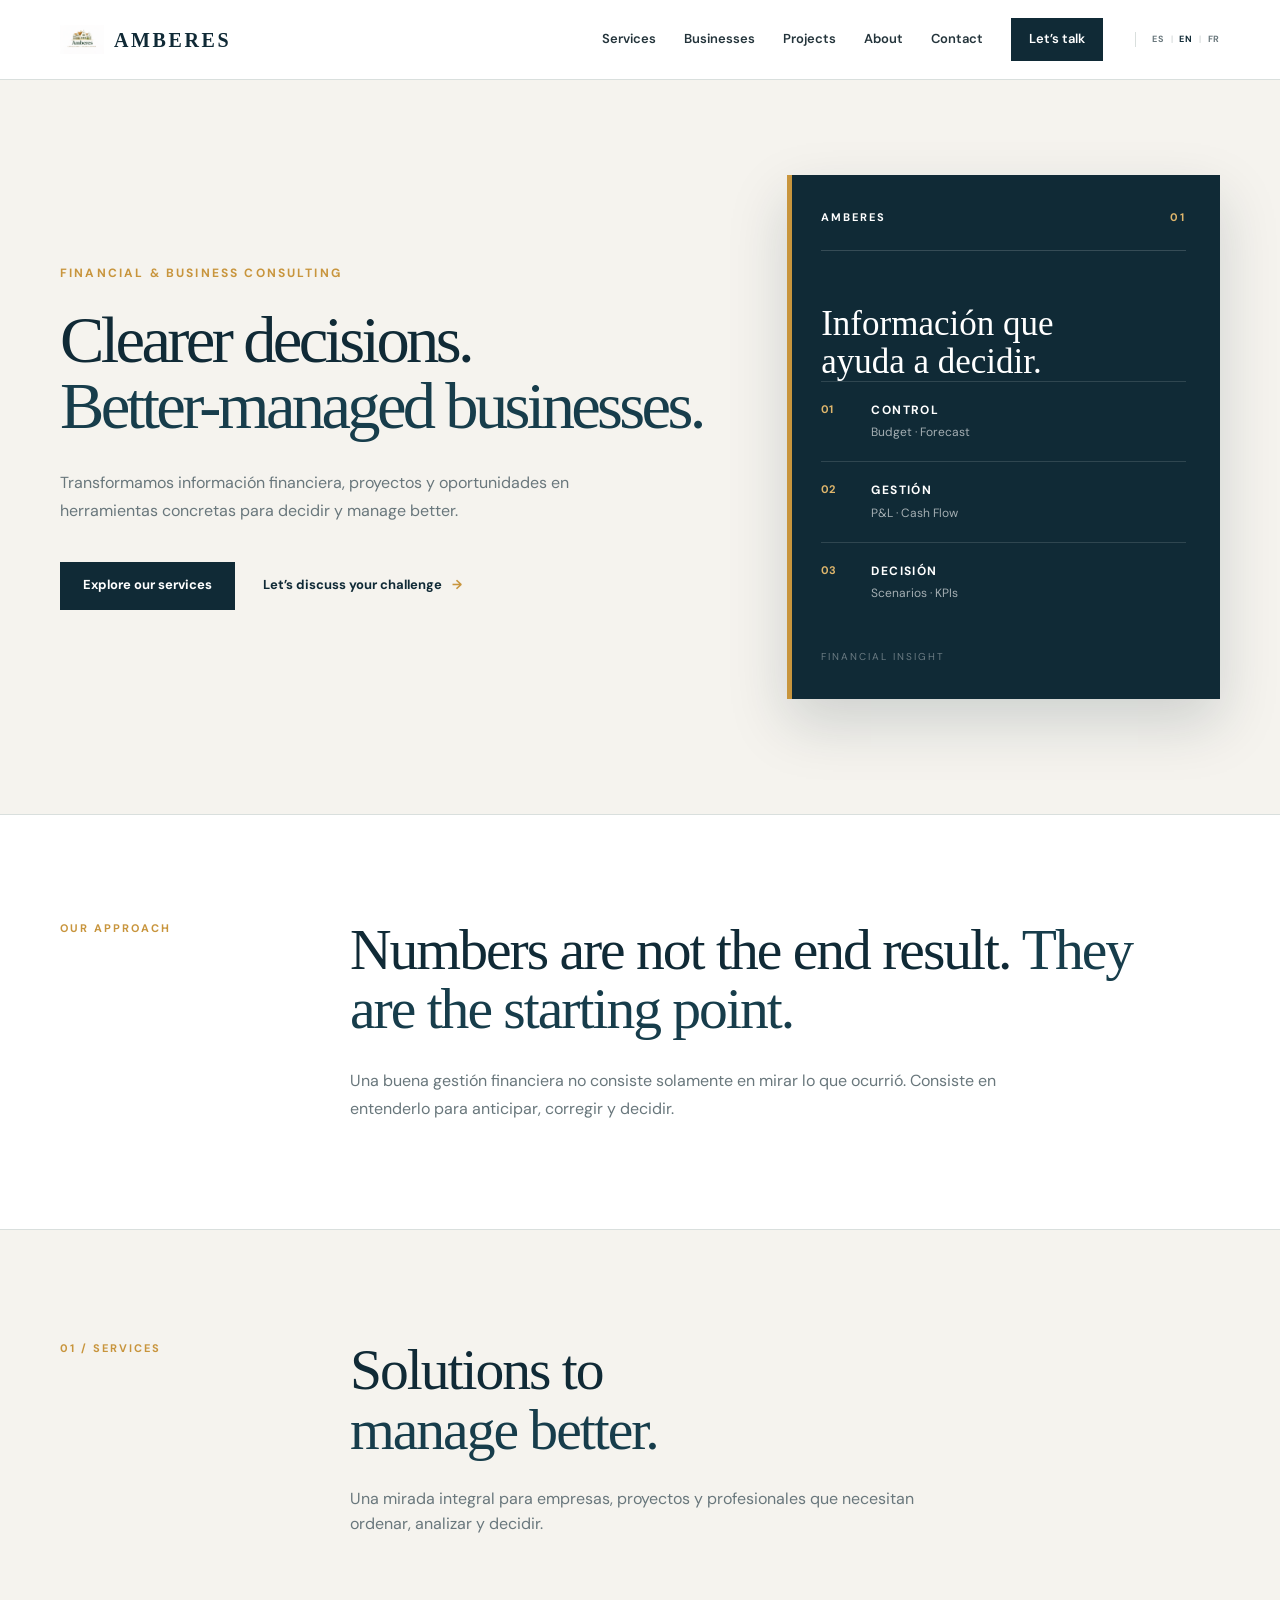
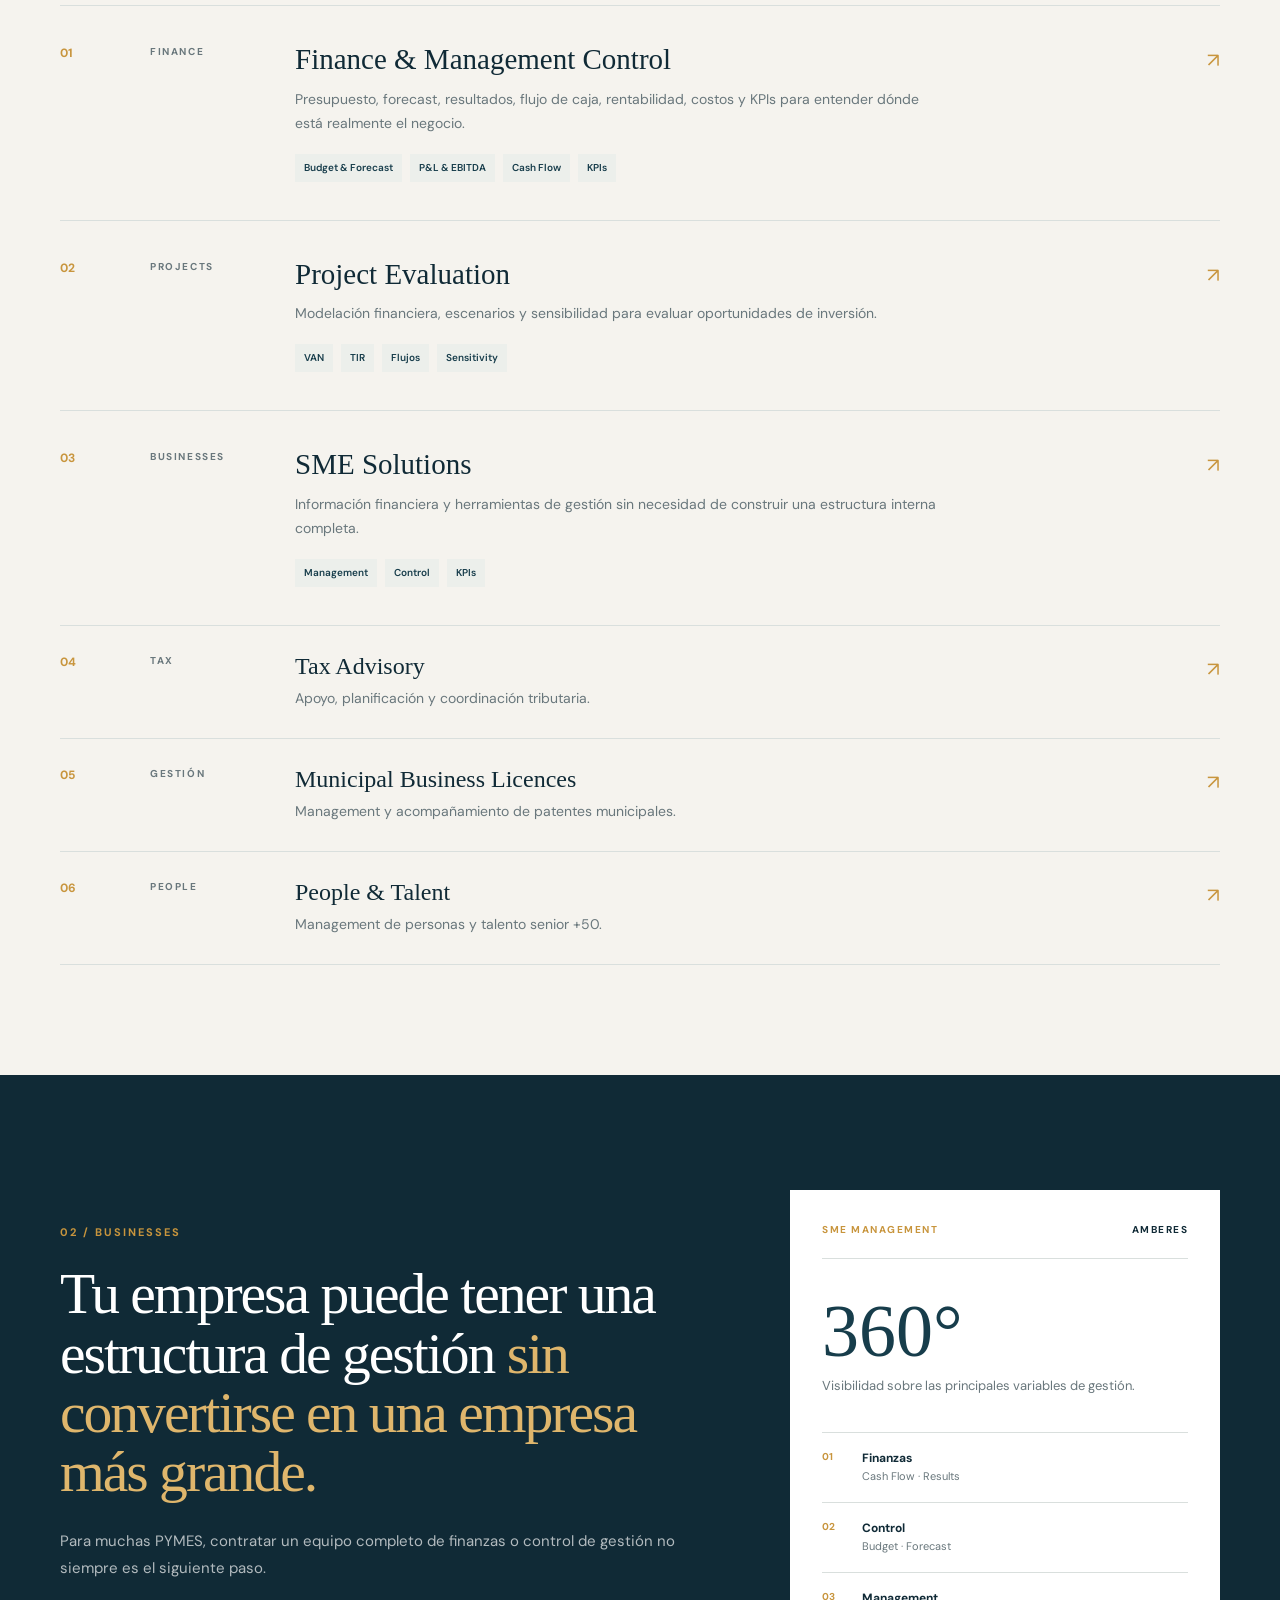
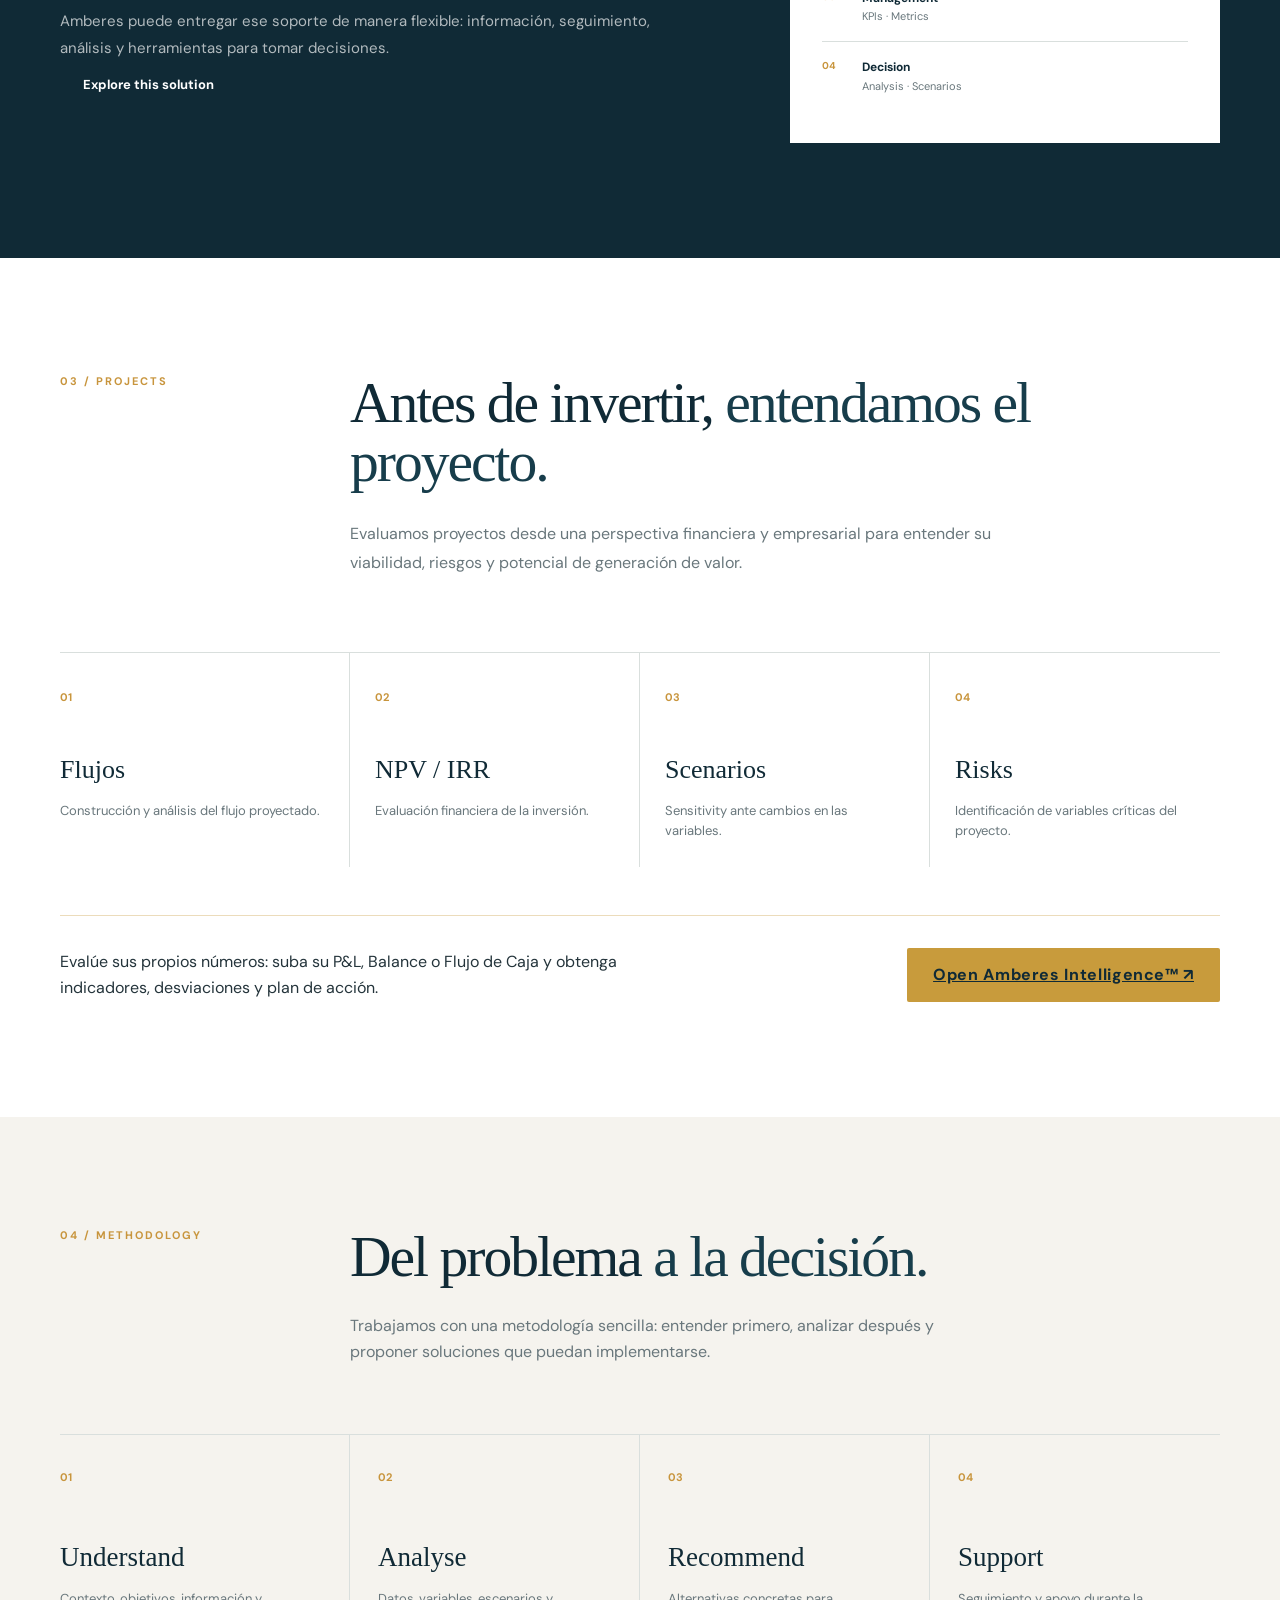
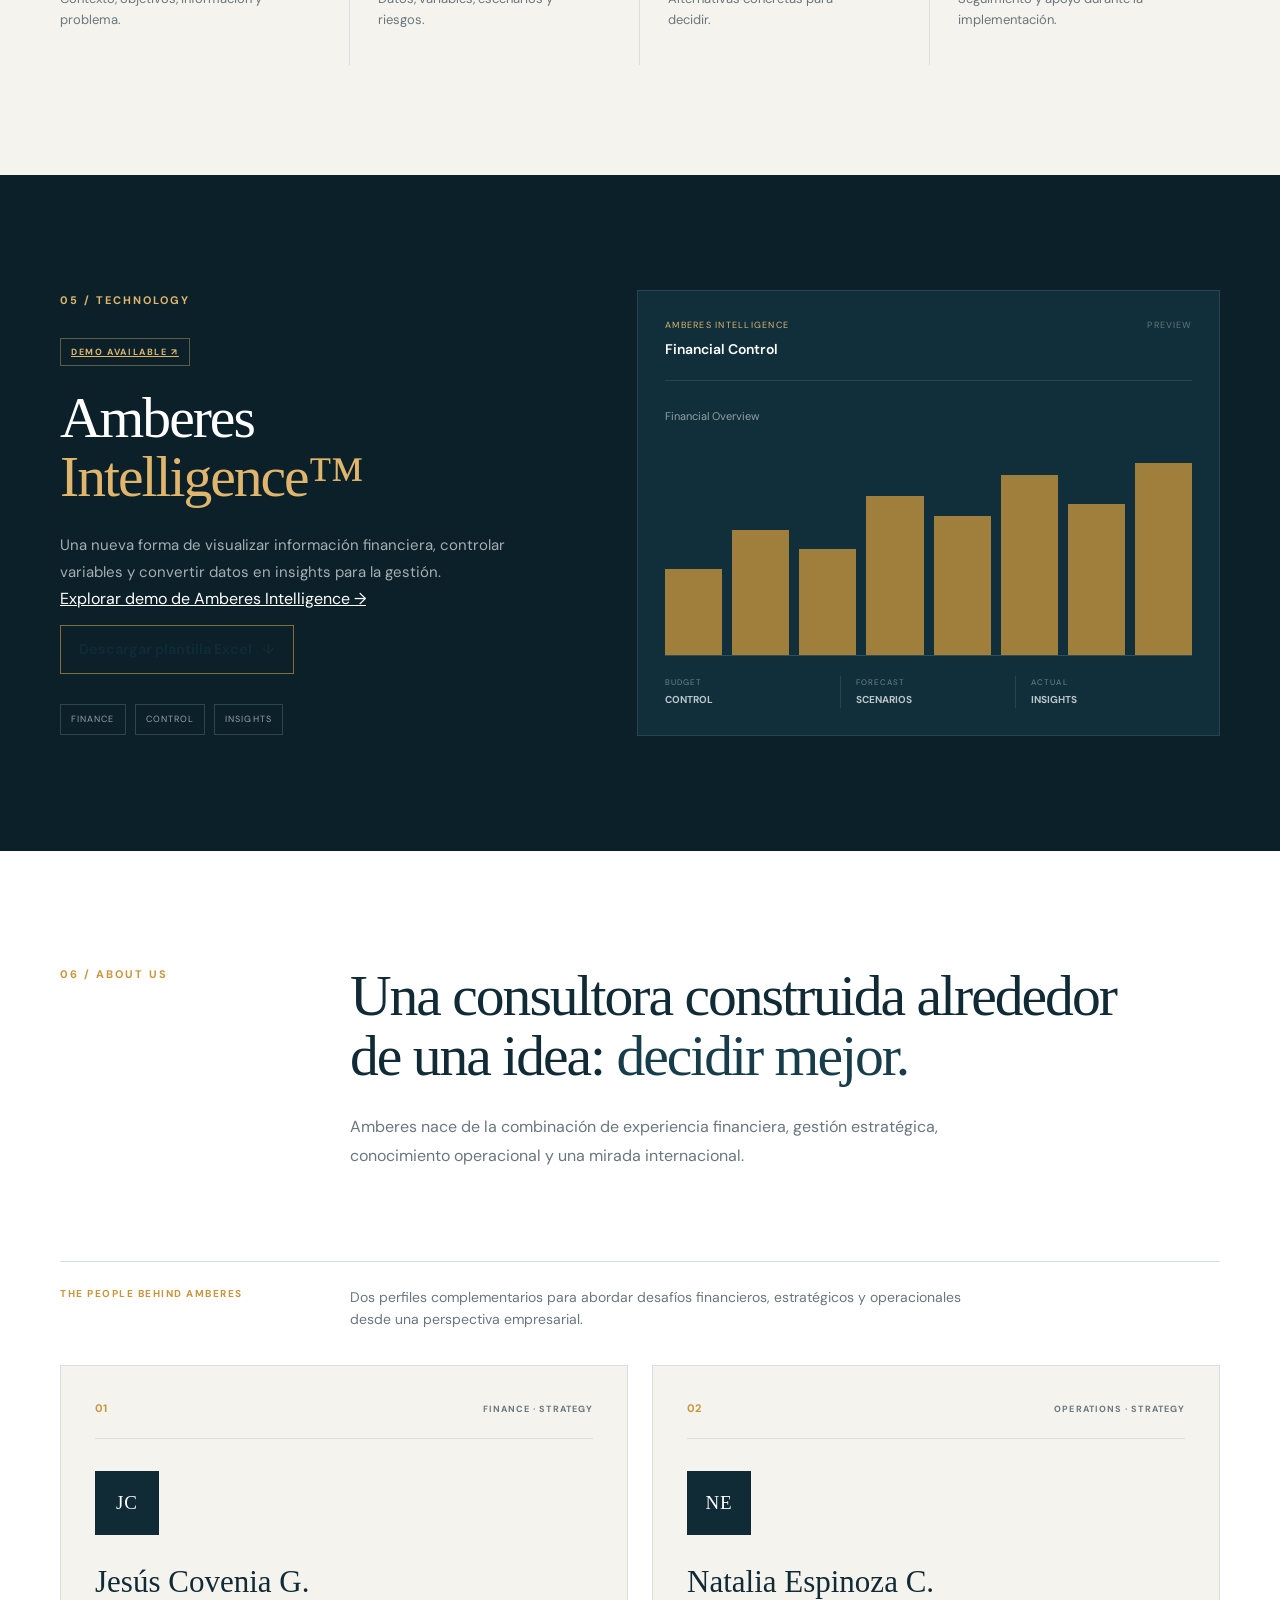
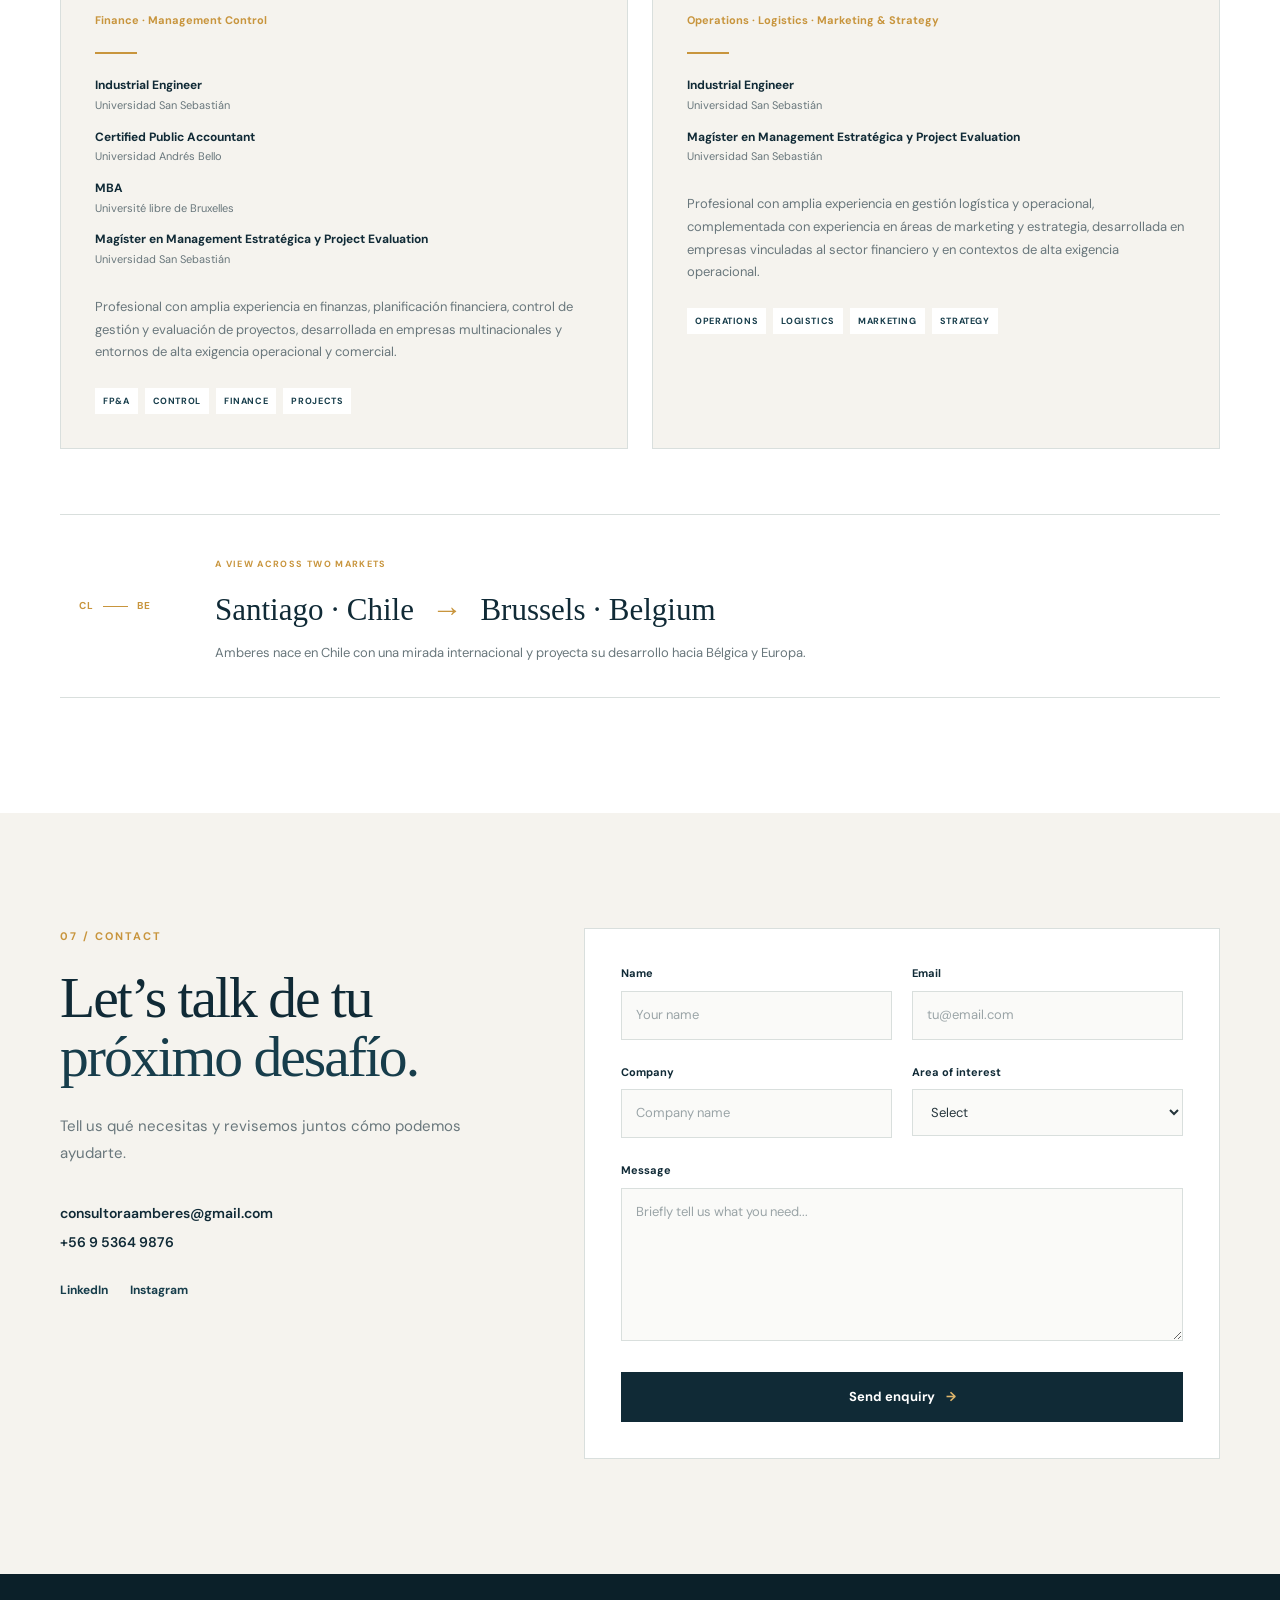
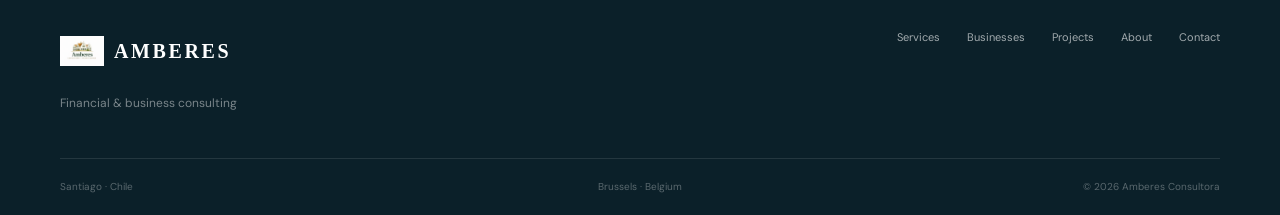
==== commit 5e3ecb09: "Fix English language navigation and root-relative links" ====
--- a/en/index.html
+++ b/en/index.html
@@ -120,9 +120,9 @@
                 <!-- IDIOMAS -->
 
                 <div class="language-selector" aria-label="Language selector">
-                    <a class="language-active" href="../index.html" lang="es">ES</a>
+                    <a href="../index.html" lang="es">ES</a>
                     <span aria-hidden="true">|</span>
-                    <a href="./index.html" lang="en" aria-current="page">EN</a>
+                    <a class="language-active" aria-current="page" href="./index.html" lang="en">EN</a>
                     <span aria-hidden="true">|</span>
                     <a href="../fr/" lang="fr">FR</a>
                 </div>
@@ -1063,7 +1063,7 @@
 
                 <div class="project-tool-cta">
                     <p>Evalúe sus propios números: suba su P&amp;L, Balance o Flujo de Caja y obtenga indicadores, desviaciones y plan de acción.</p>
-                    <a href="./intelligence/" class="intelligence-demo-link project-tool-link">Open Amberes Intelligence™ ↗</a>
+                    <a href="../intelligence/" class="intelligence-demo-link project-tool-link">Open Amberes Intelligence™ ↗</a>
                 </div>
 
             </div>
@@ -1216,7 +1216,7 @@
 
 
                     
-<a href="./intelligence/" class="coming-soon intelligence-demo-link">
+<a href="../intelligence/" class="coming-soon intelligence-demo-link">
     DEMO AVAILABLE ↗
 </a>
 
@@ -1242,12 +1242,12 @@
                     </p>
 
                     
-<a href="./intelligence/" class="intelligence-cta">
+<a href="../intelligence/" class="intelligence-cta">
     Explorar demo de Amberes Intelligence
     <span aria-hidden="true">→</span>
 </a>
 
-                    <a href="./intelligence/plantilla/Amberes_Plantilla_Estandar.xlsx" class="intelligence-template-link" download>
+                    <a href="../intelligence/plantilla/Amberes_Plantilla_Estandar.xlsx" class="intelligence-template-link" download>
                         Descargar plantilla Excel
                         <span aria-hidden="true">↓</span>
                     </a>
@@ -1772,7 +1772,7 @@
 
                     <p>
 
-                        Cuéntanos qué necesitas y revisemos juntos
+                        Tell us qué necesitas y revisemos juntos
                         cómo podemos ayudarte.
 
                     </p>
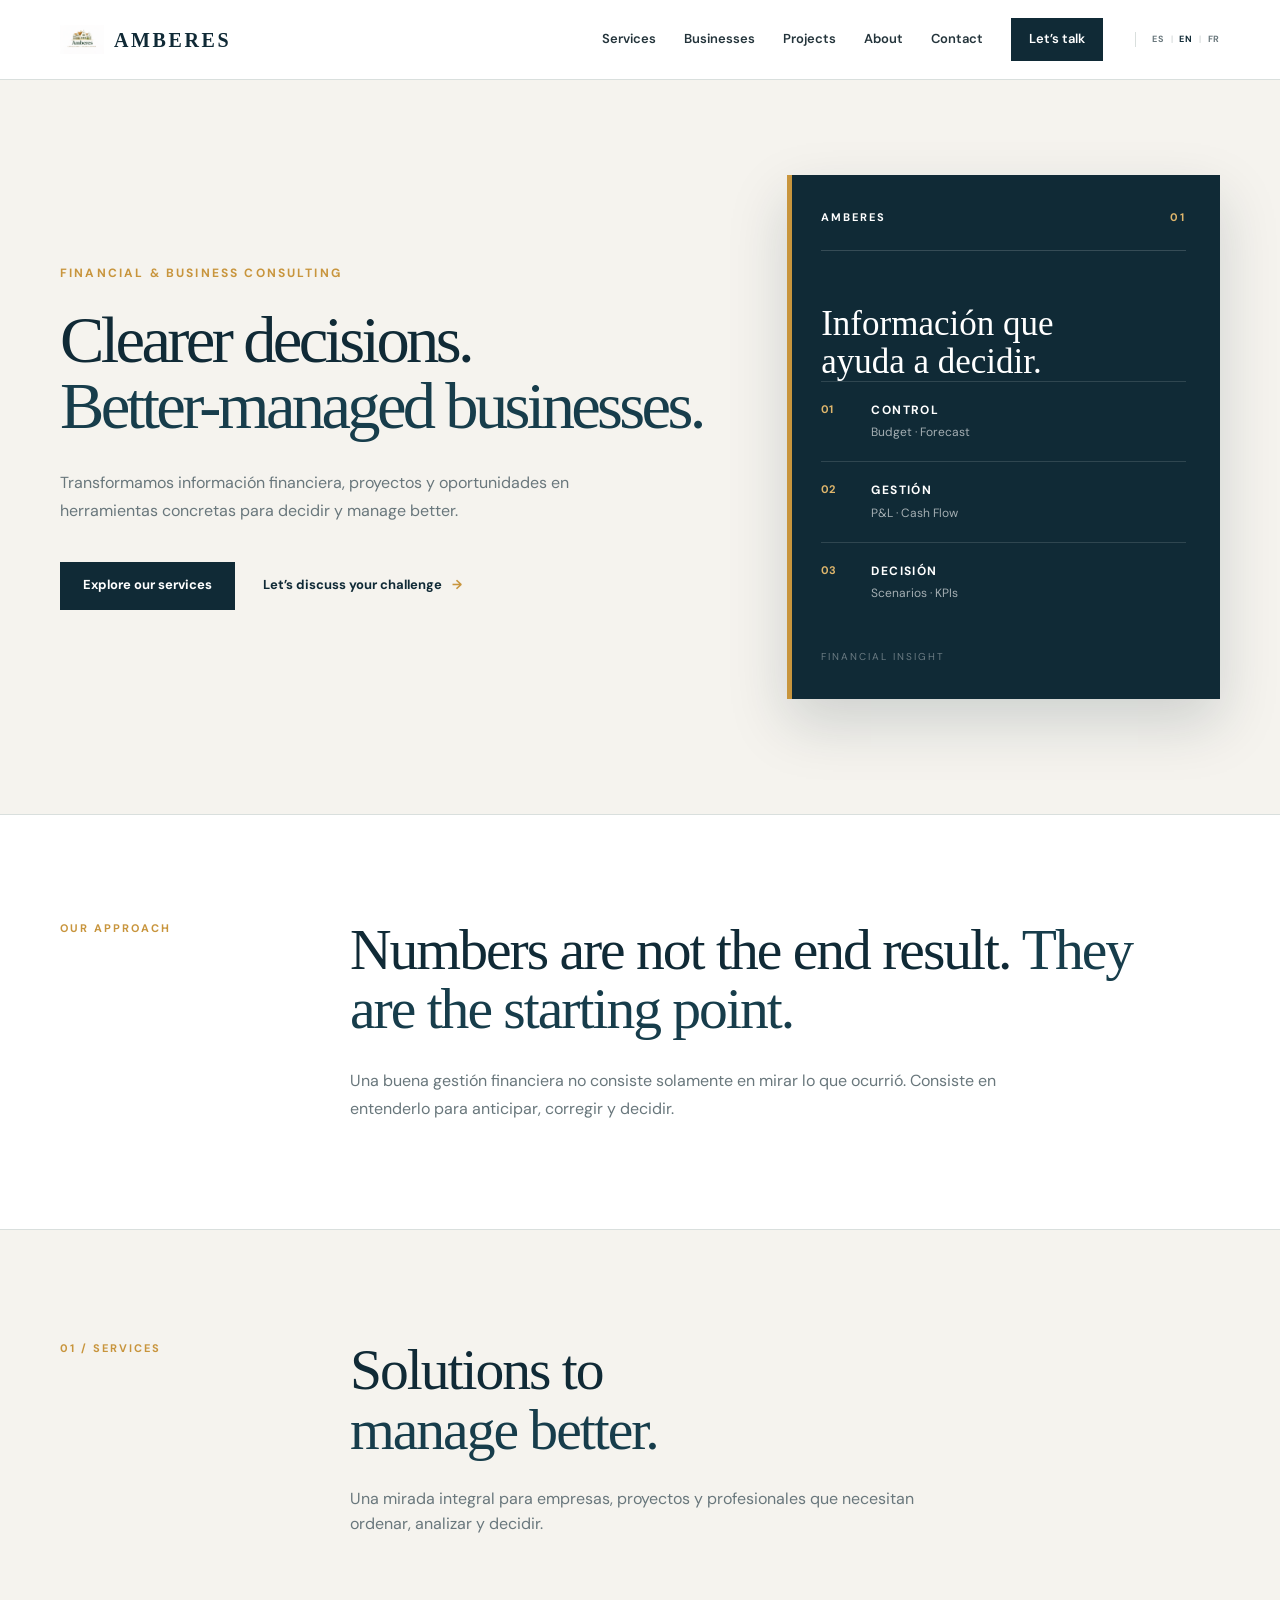
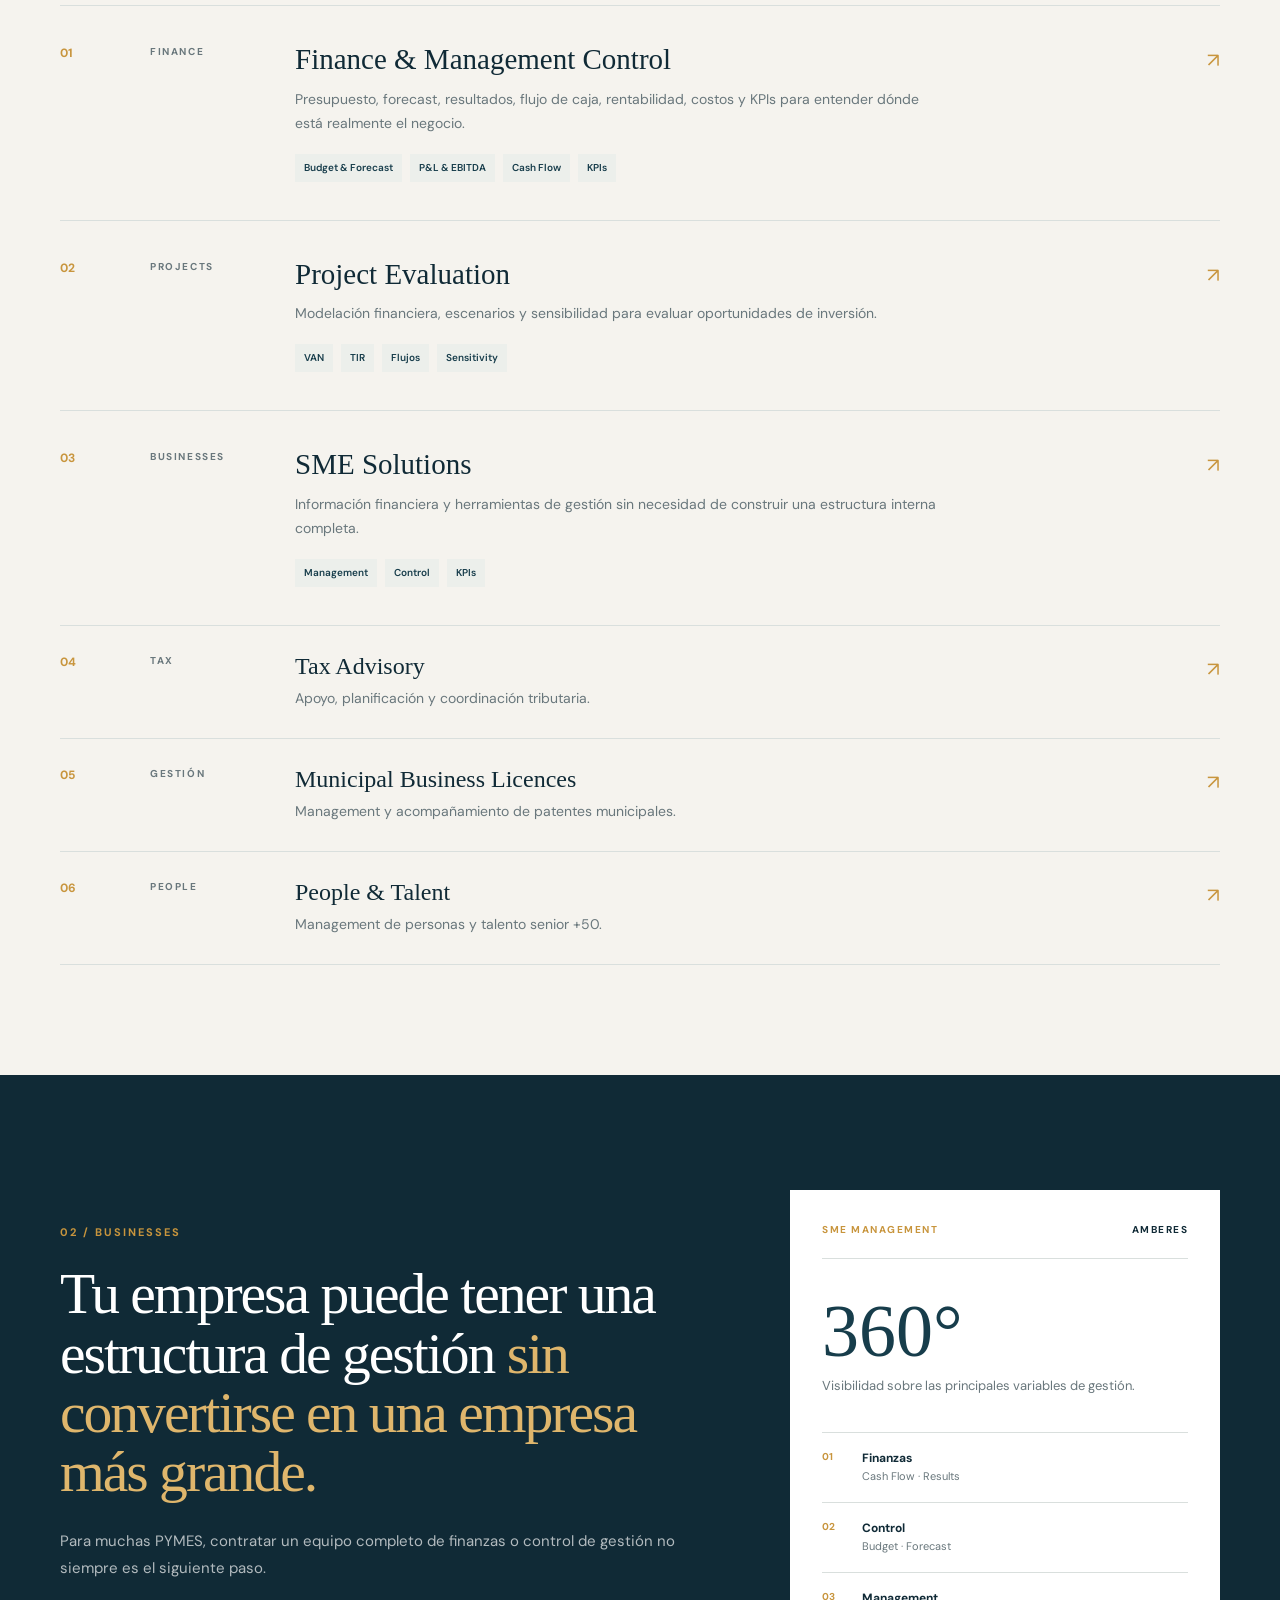
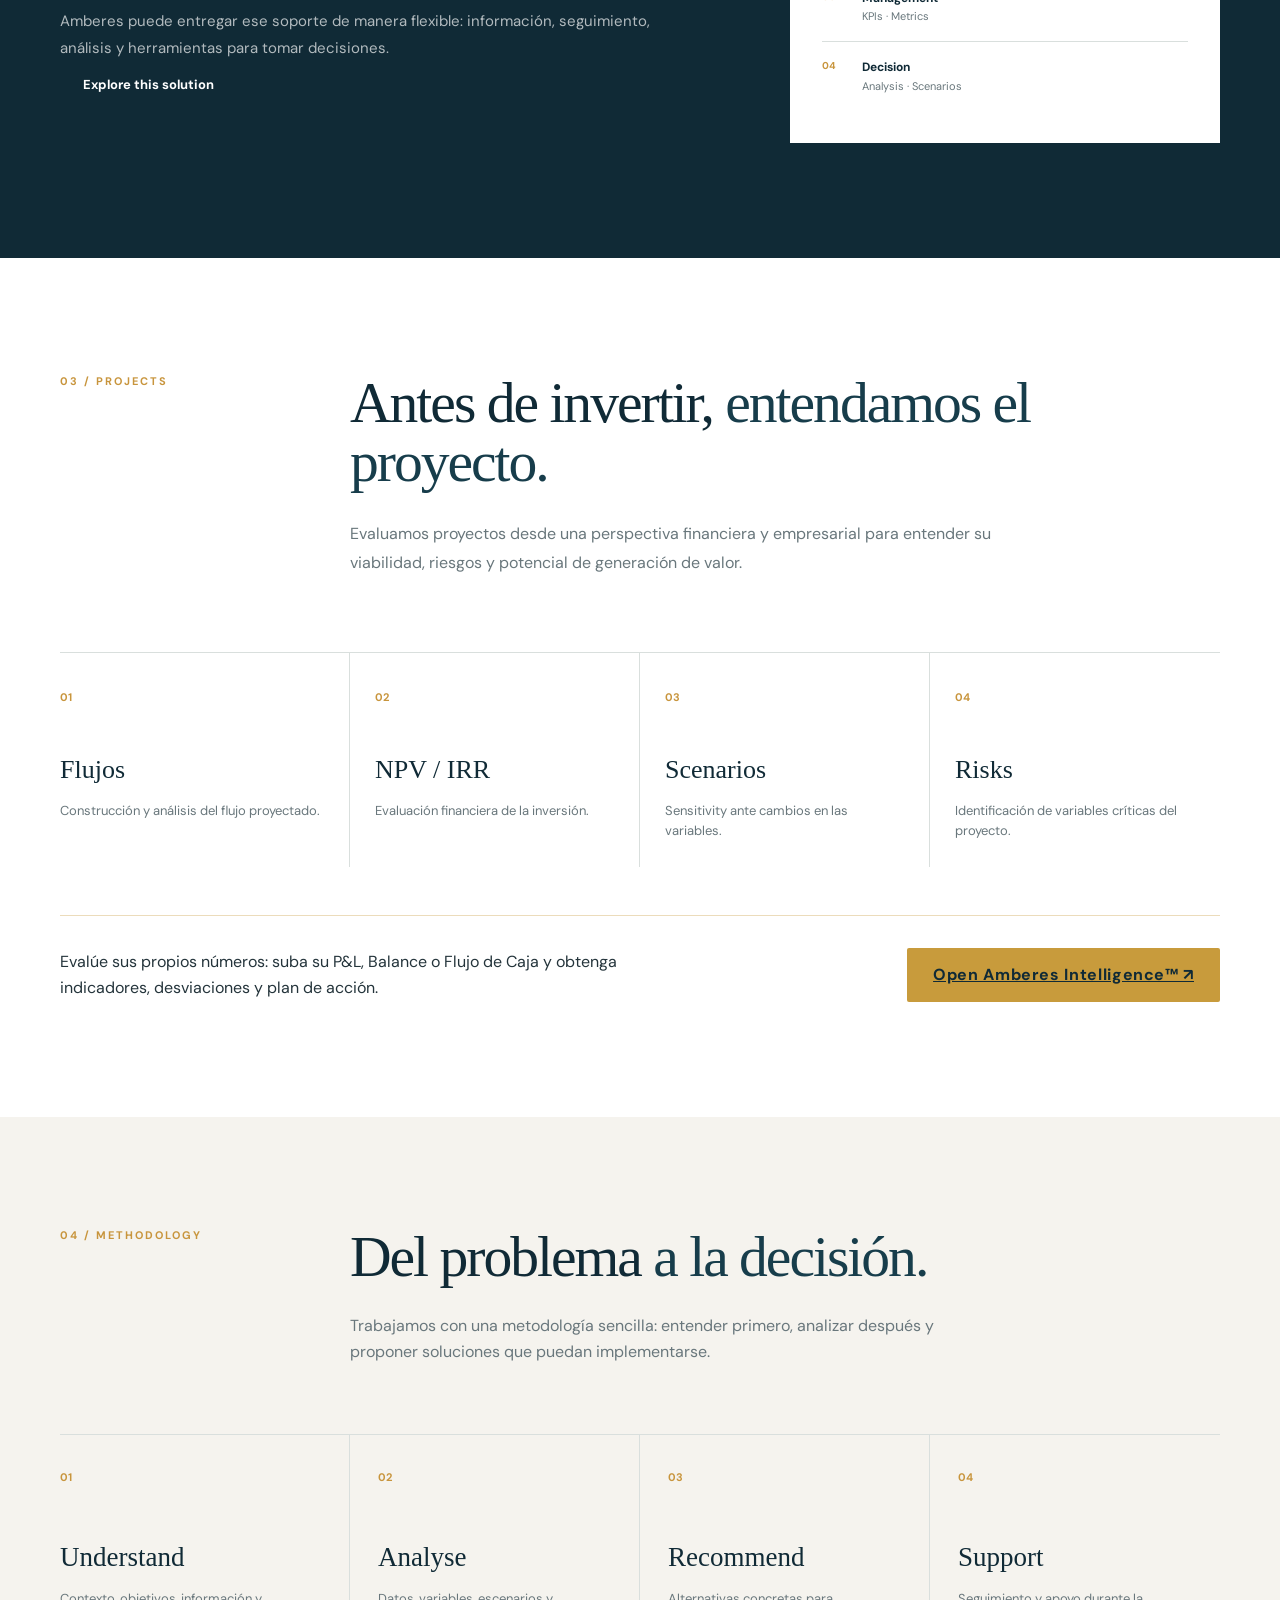
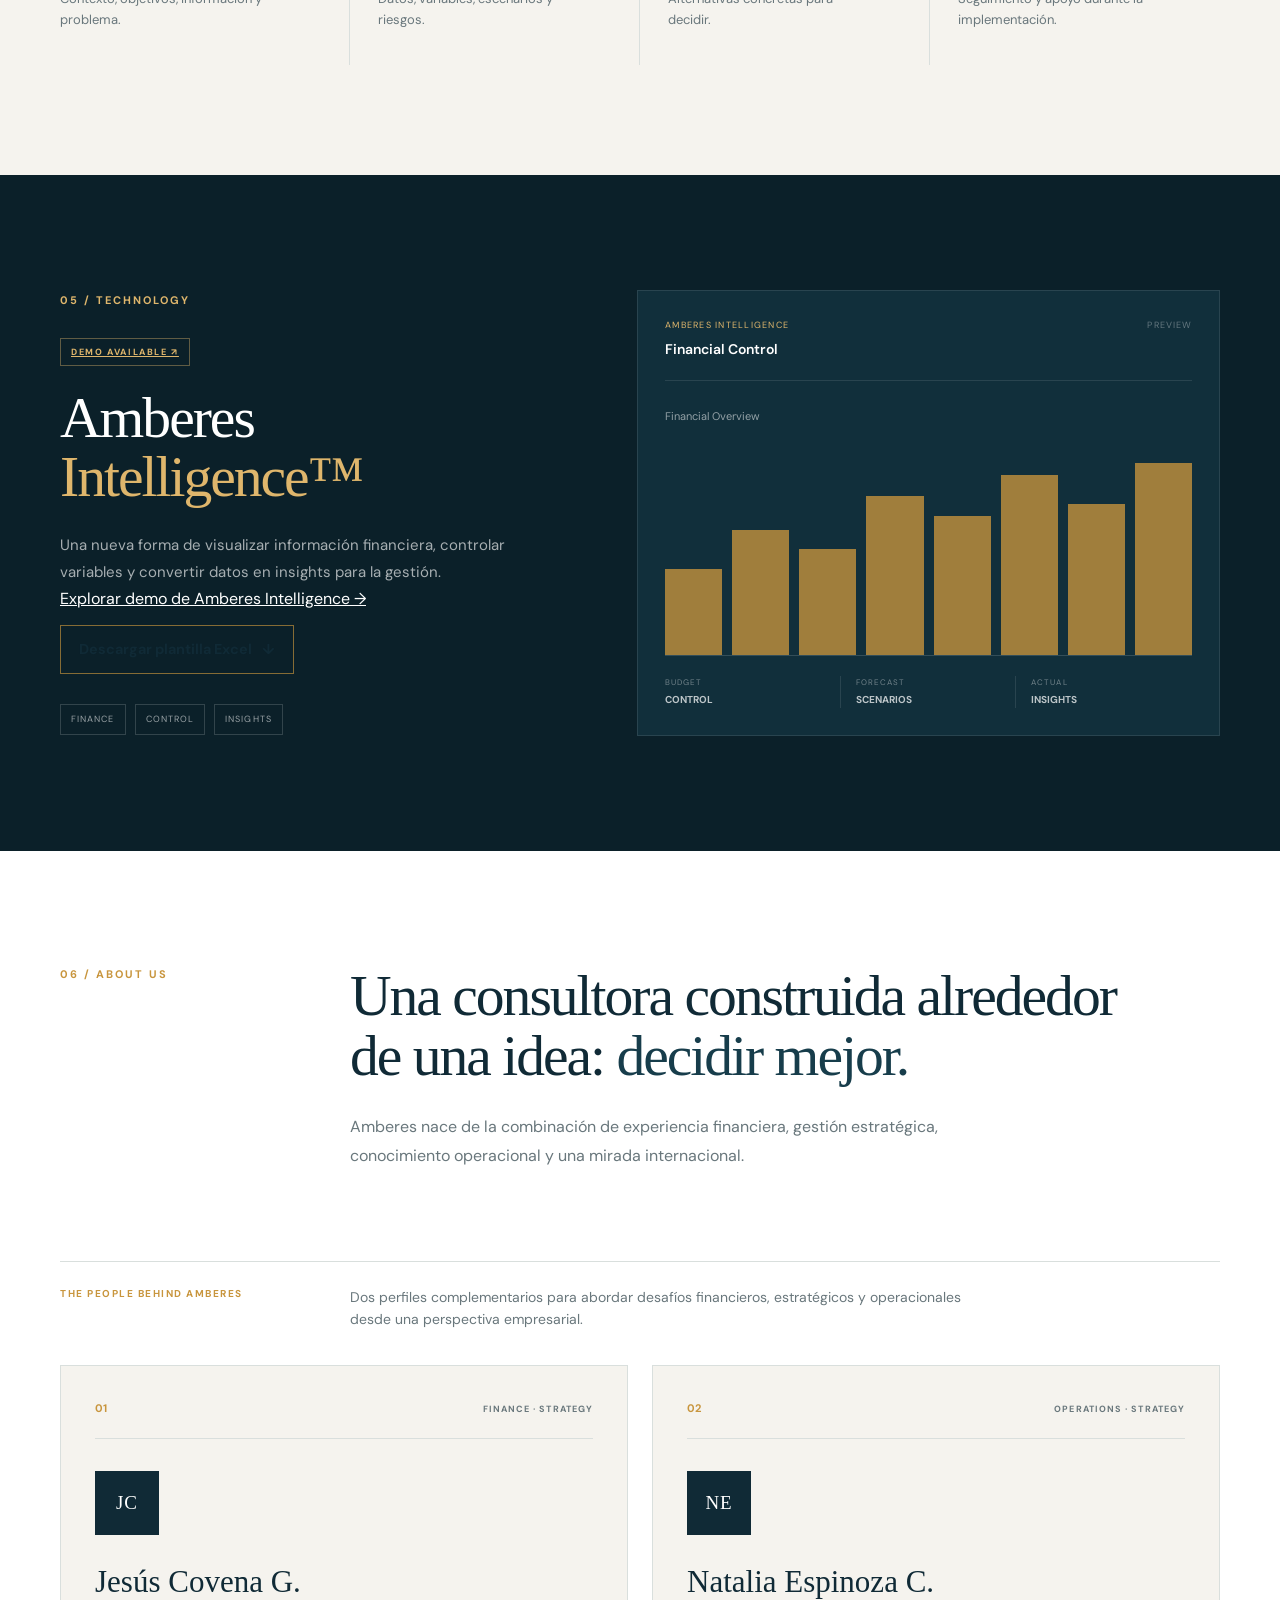
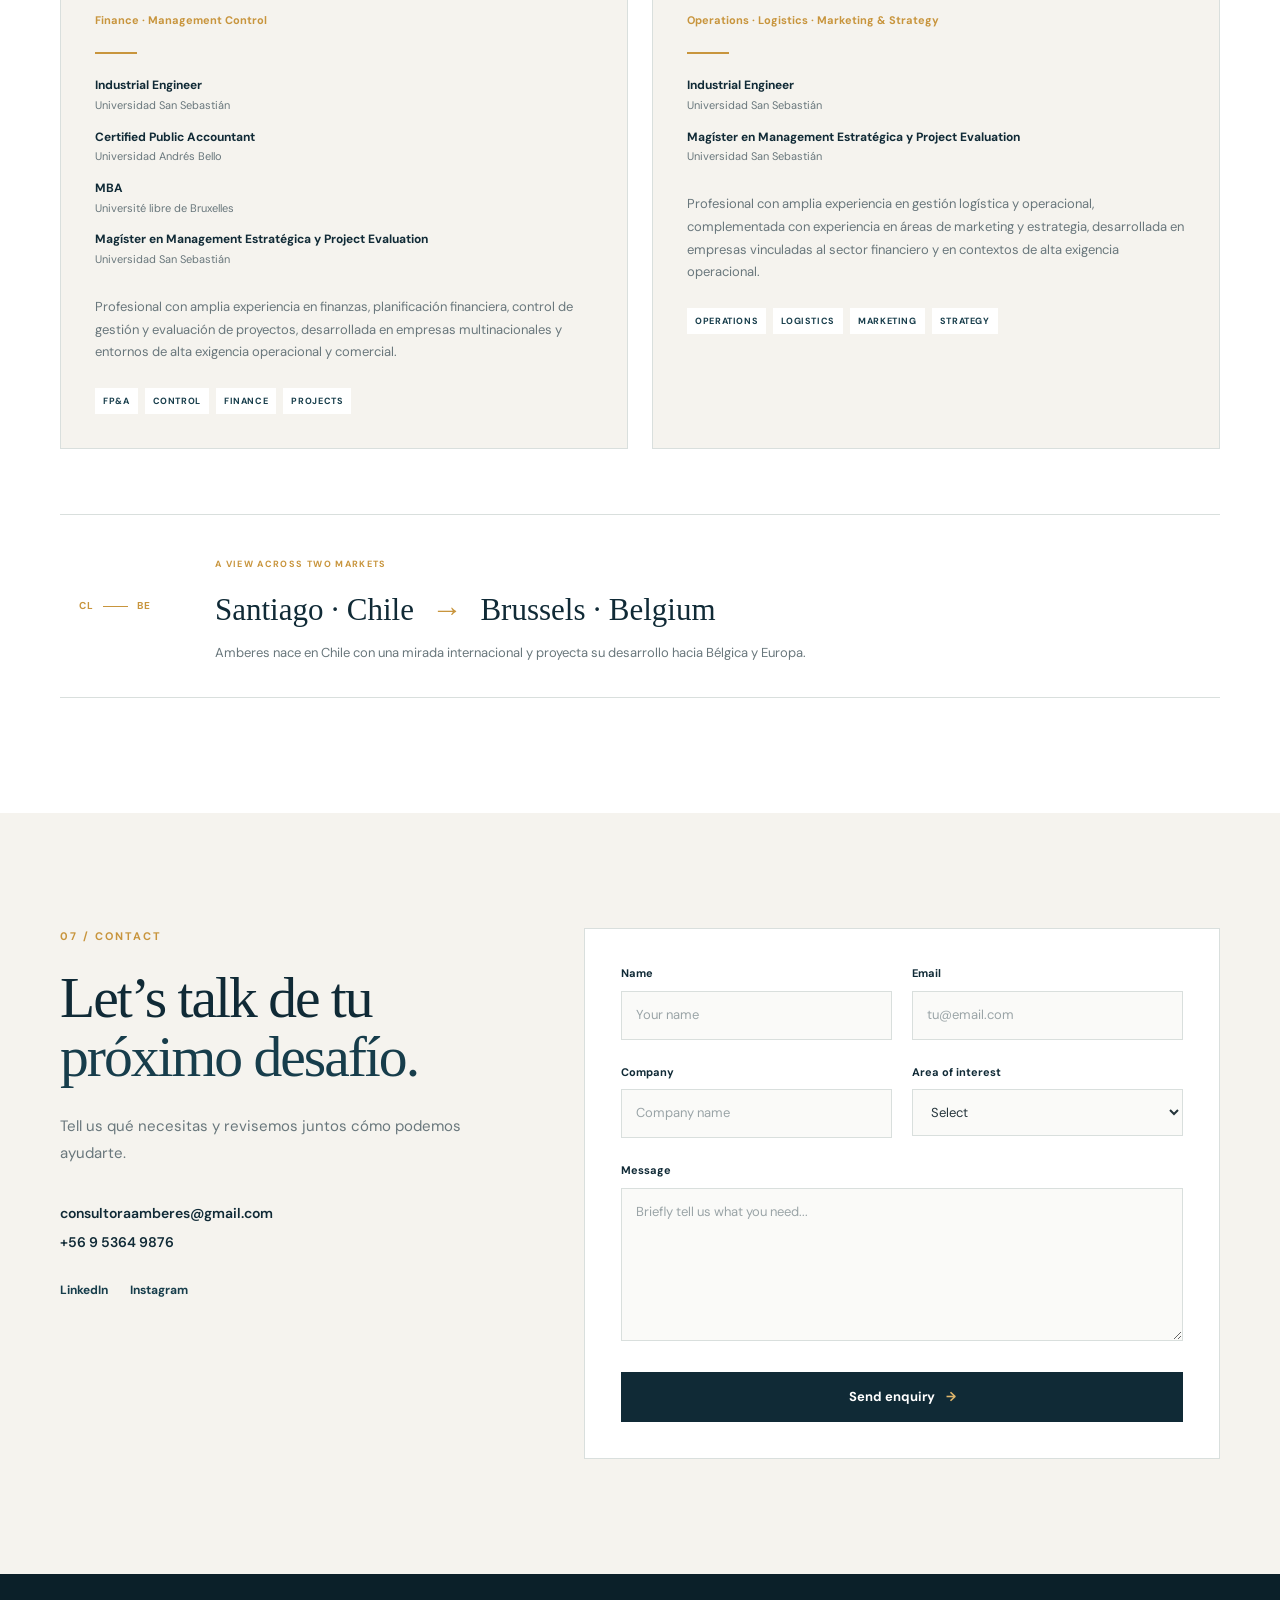
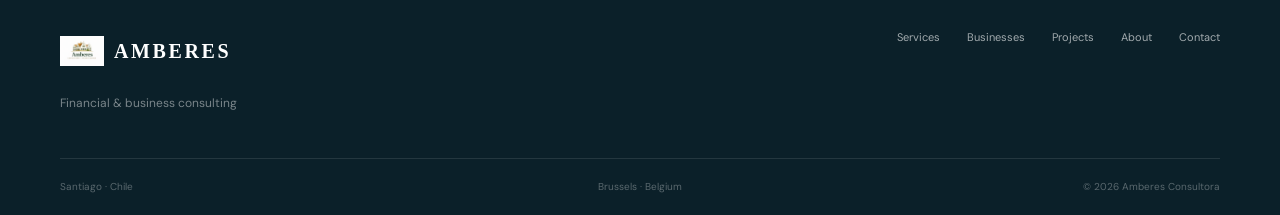
==== commit 11ccde99: "Correct consultant name spelling" ====
--- a/en/index.html
+++ b/en/index.html
@@ -1468,7 +1468,7 @@
 
 
                         <h3>
-                            Jesús Covenia G.
+                            Jesús Covena G.
                         </h3>
 
 
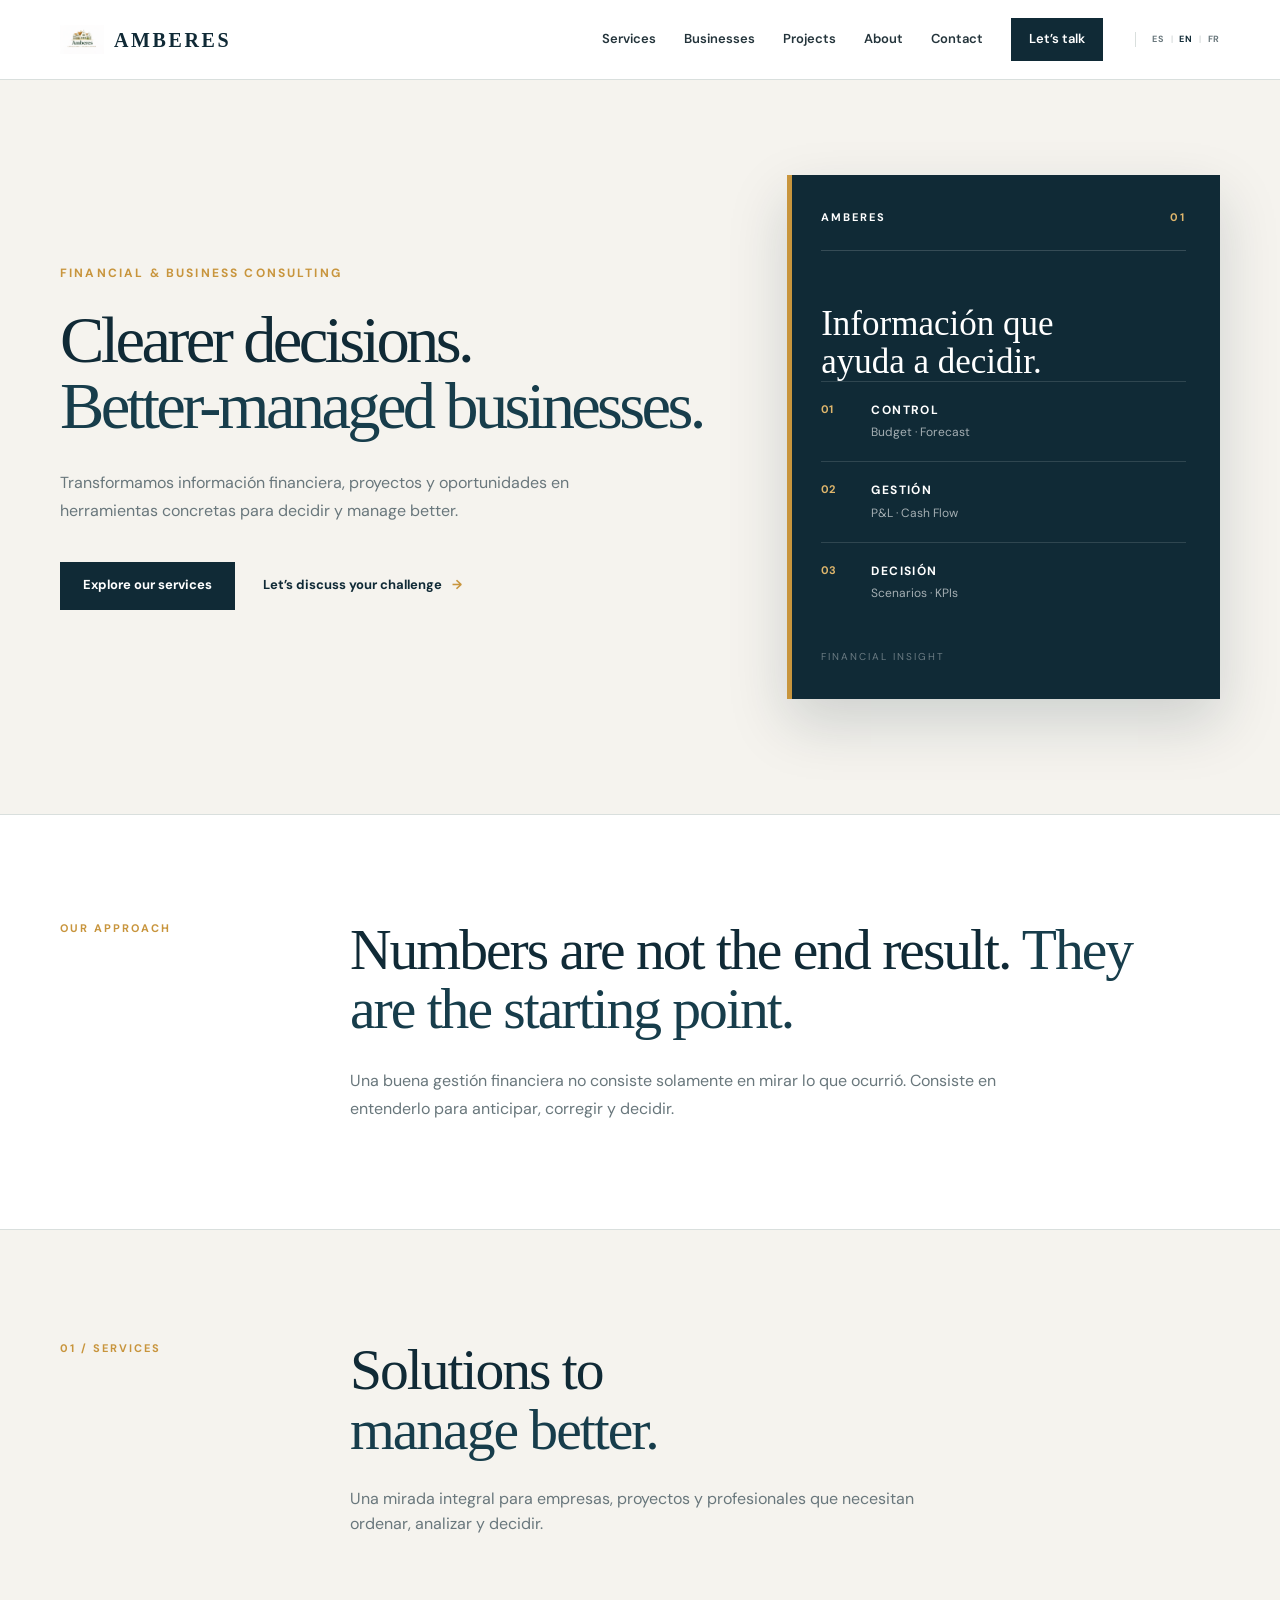
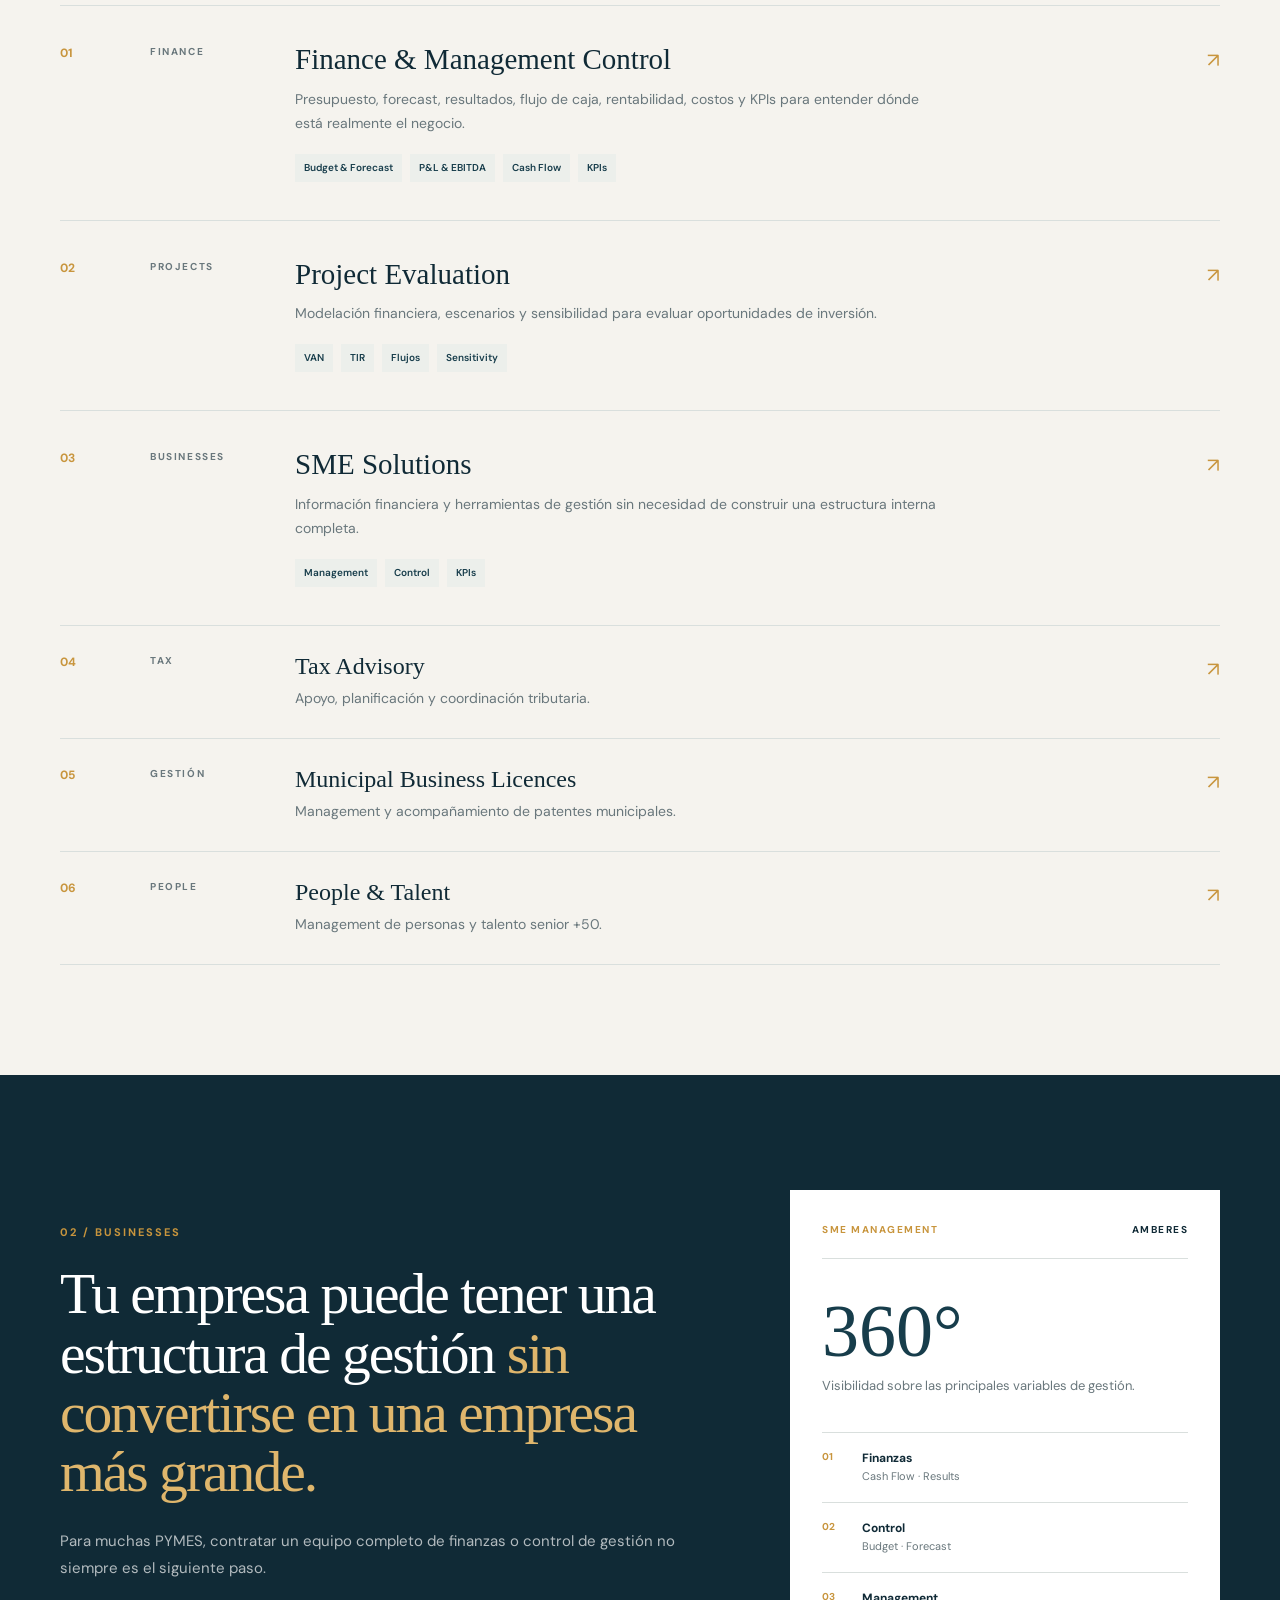
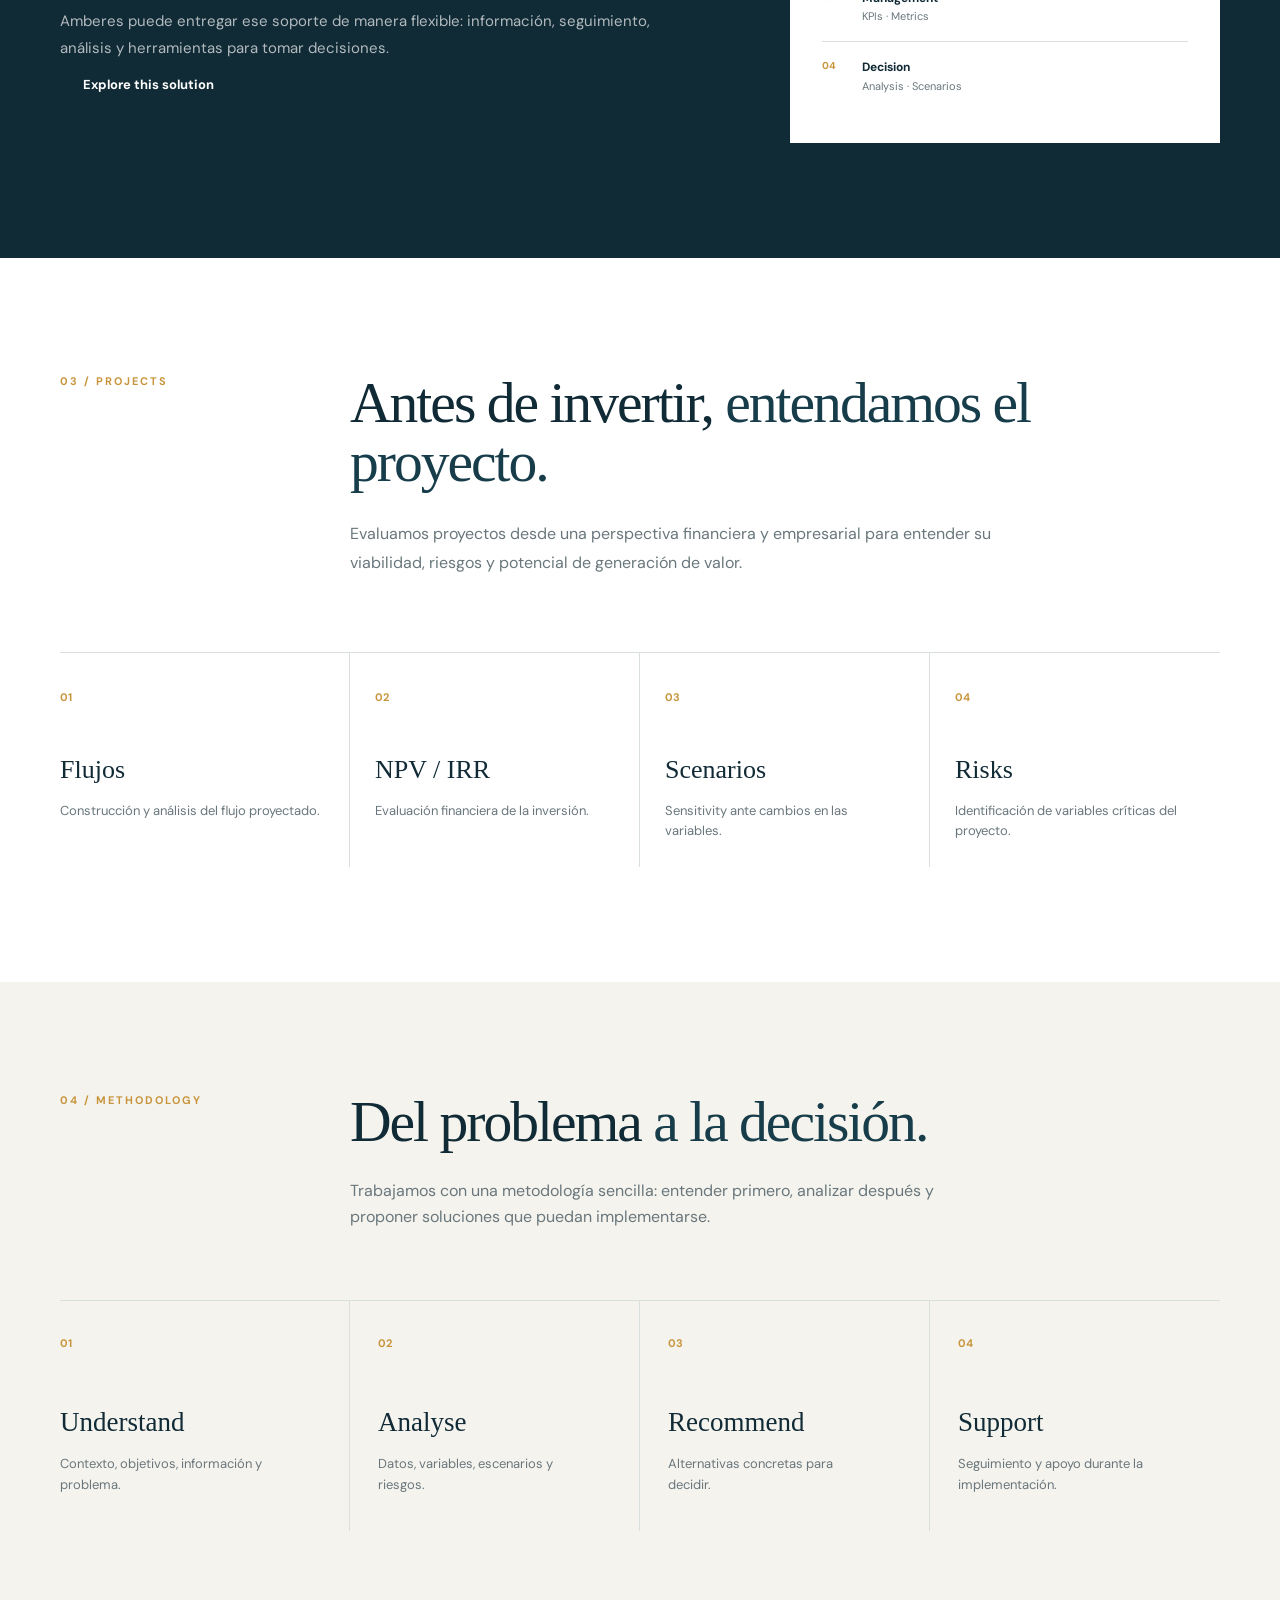
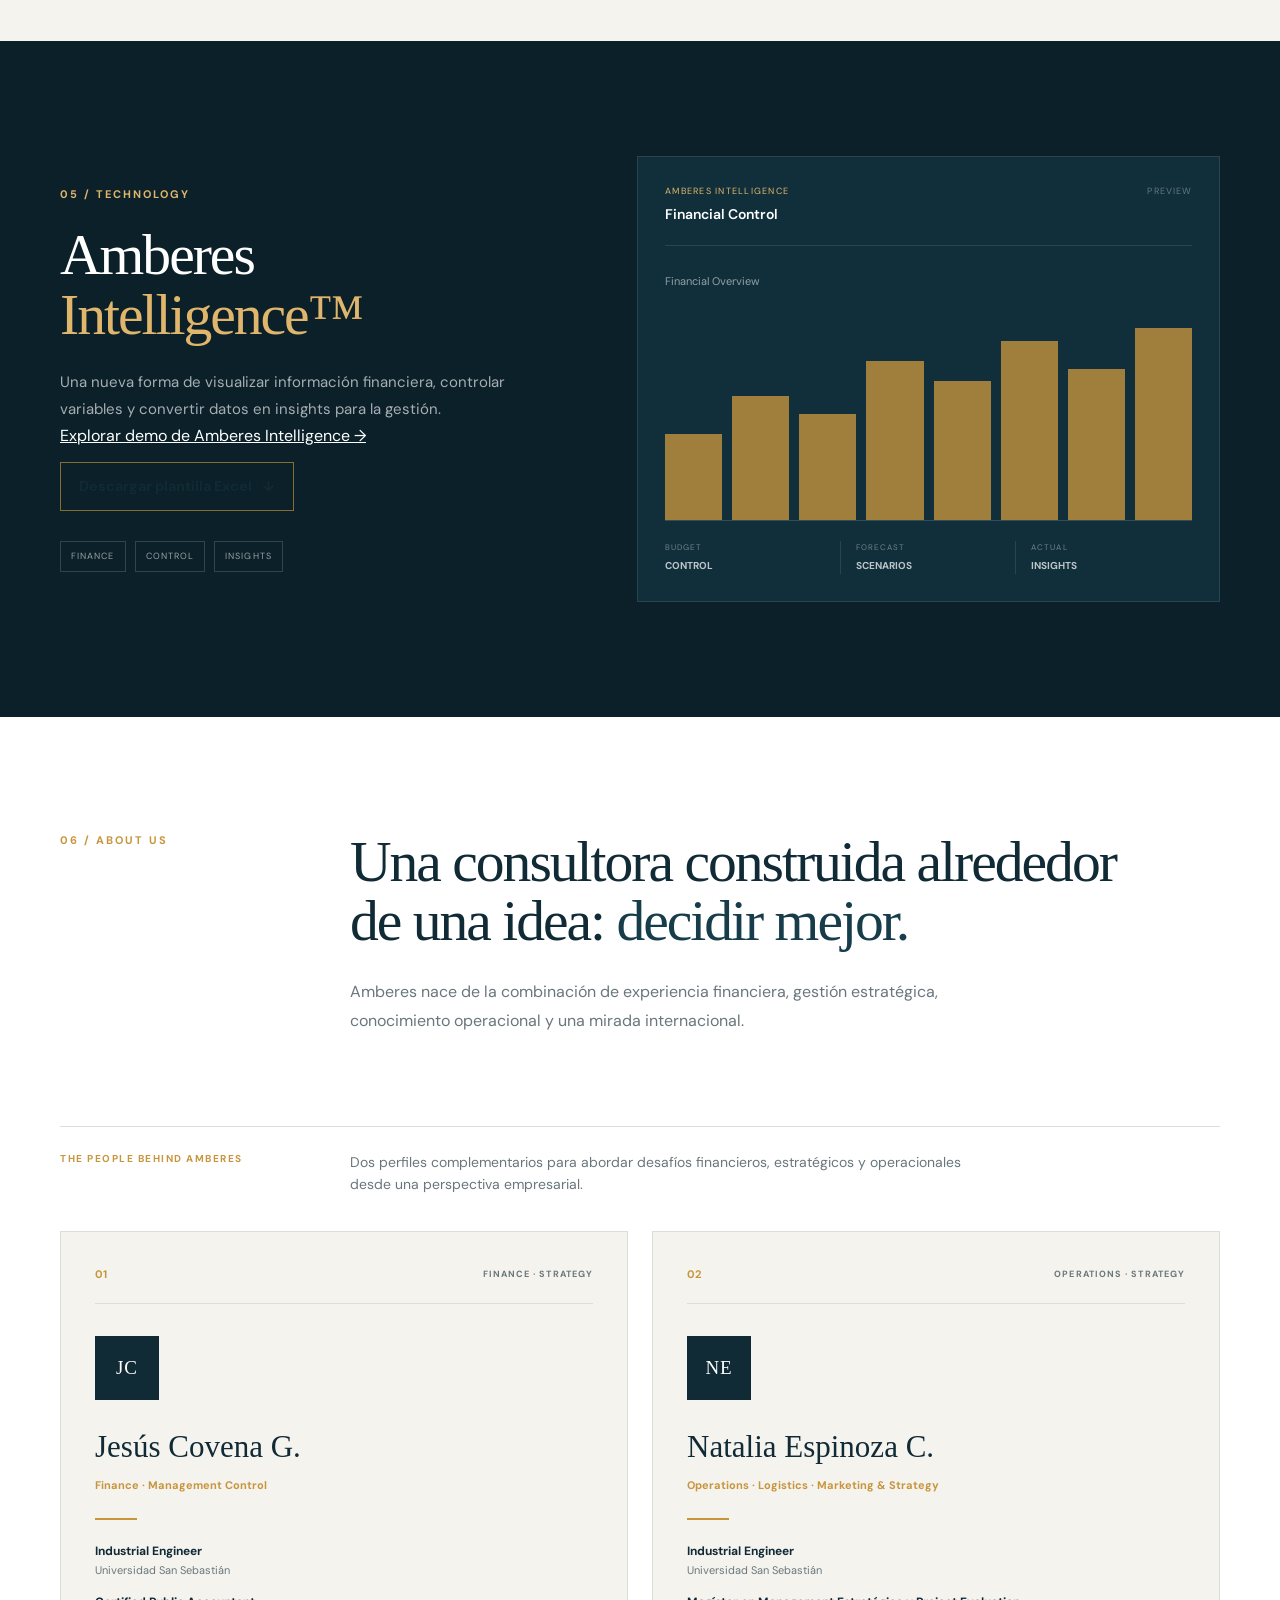
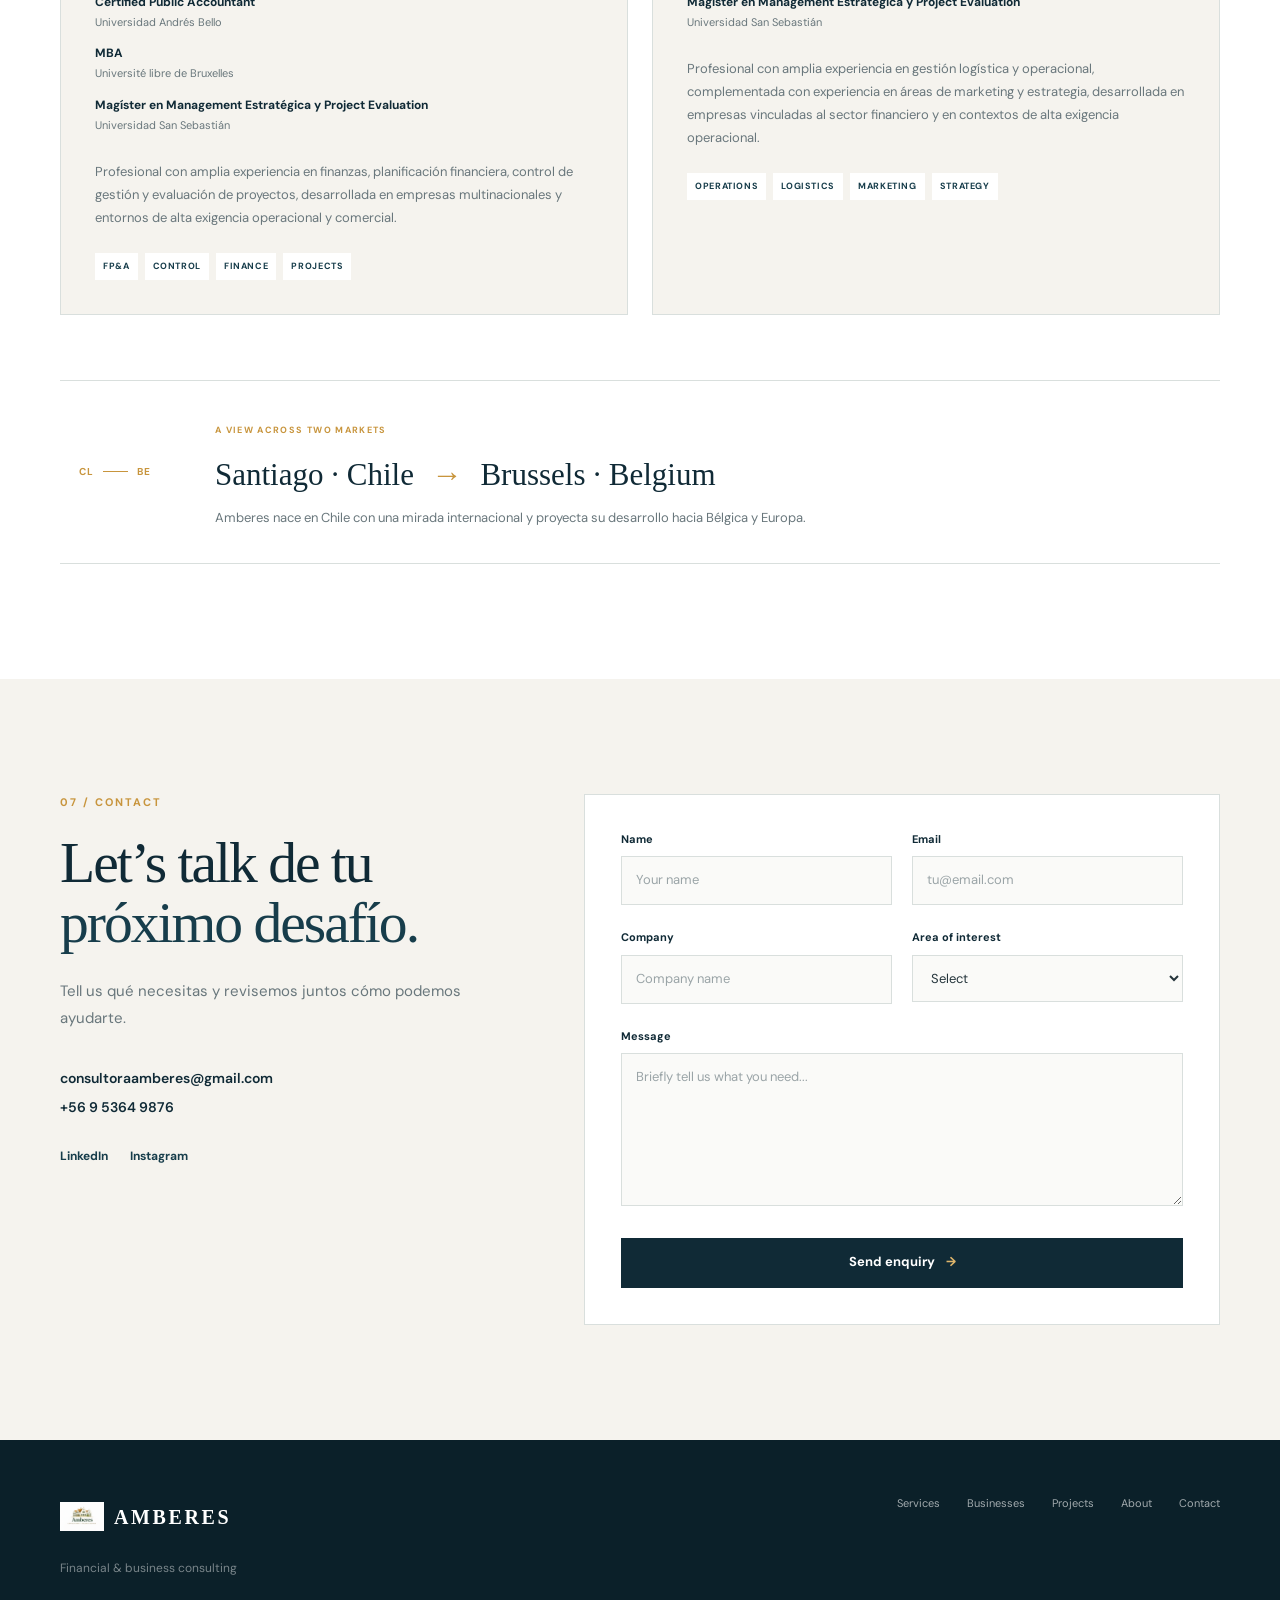
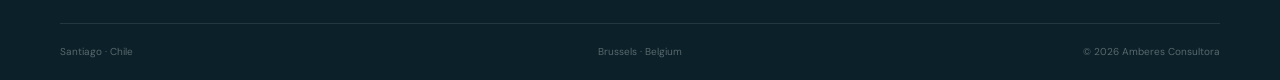
==== commit 78f05990: "Keep Amberes Intelligence link only in section 05 (en/index.html)" ====
--- a/en/index.html
+++ b/en/index.html
@@ -1061,12 +1061,7 @@
 
                 </div>
 
-                <div class="project-tool-cta">
-                    <p>Evalúe sus propios números: suba su P&amp;L, Balance o Flujo de Caja y obtenga indicadores, desviaciones y plan de acción.</p>
-                    <a href="../intelligence/" class="intelligence-demo-link project-tool-link">Open Amberes Intelligence™ ↗</a>
-                </div>
-
-            </div>
+</div>
 
         </section>
 
@@ -1214,15 +1209,7 @@
                         05 / TECHNOLOGY
                     </div>
 
-
-                    
-<a href="../intelligence/" class="coming-soon intelligence-demo-link">
-    DEMO AVAILABLE ↗
-</a>
-
-
-
-                    <h2>
+<h2>
 
                         Amberes
 
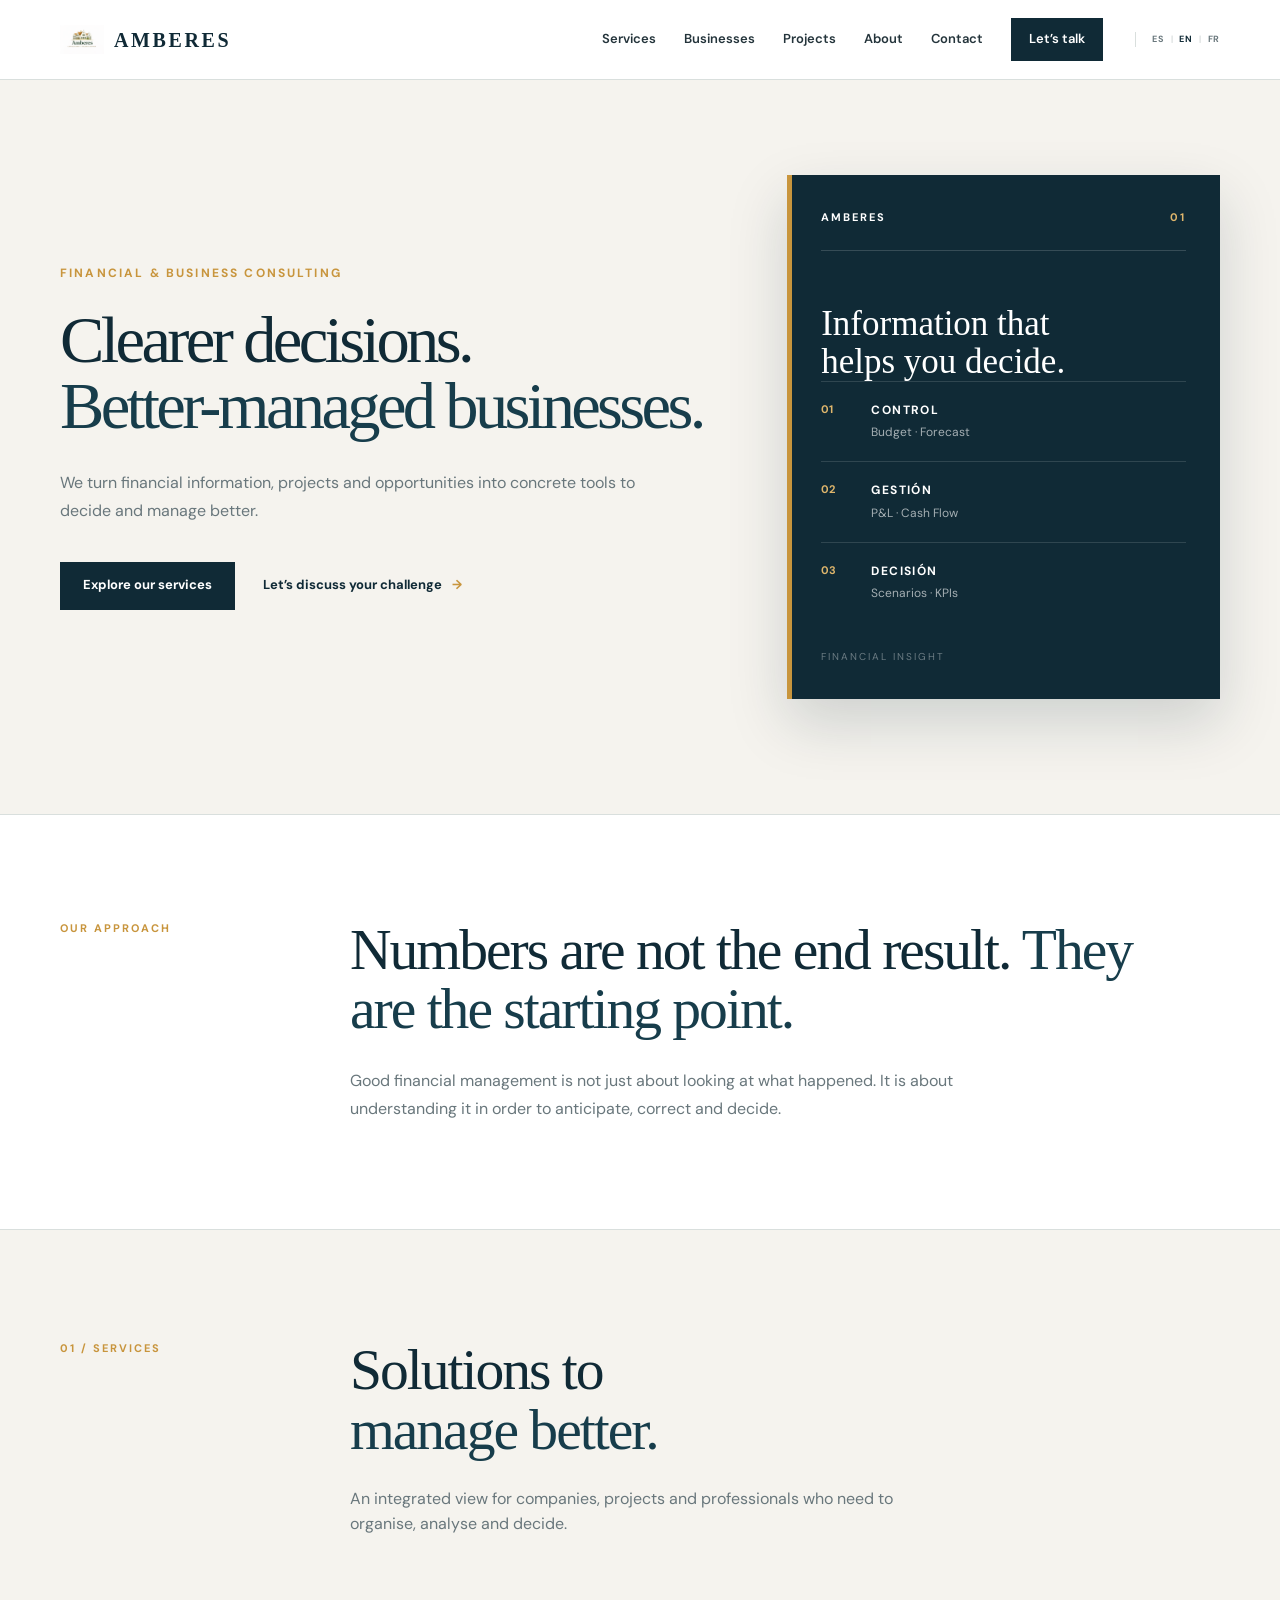
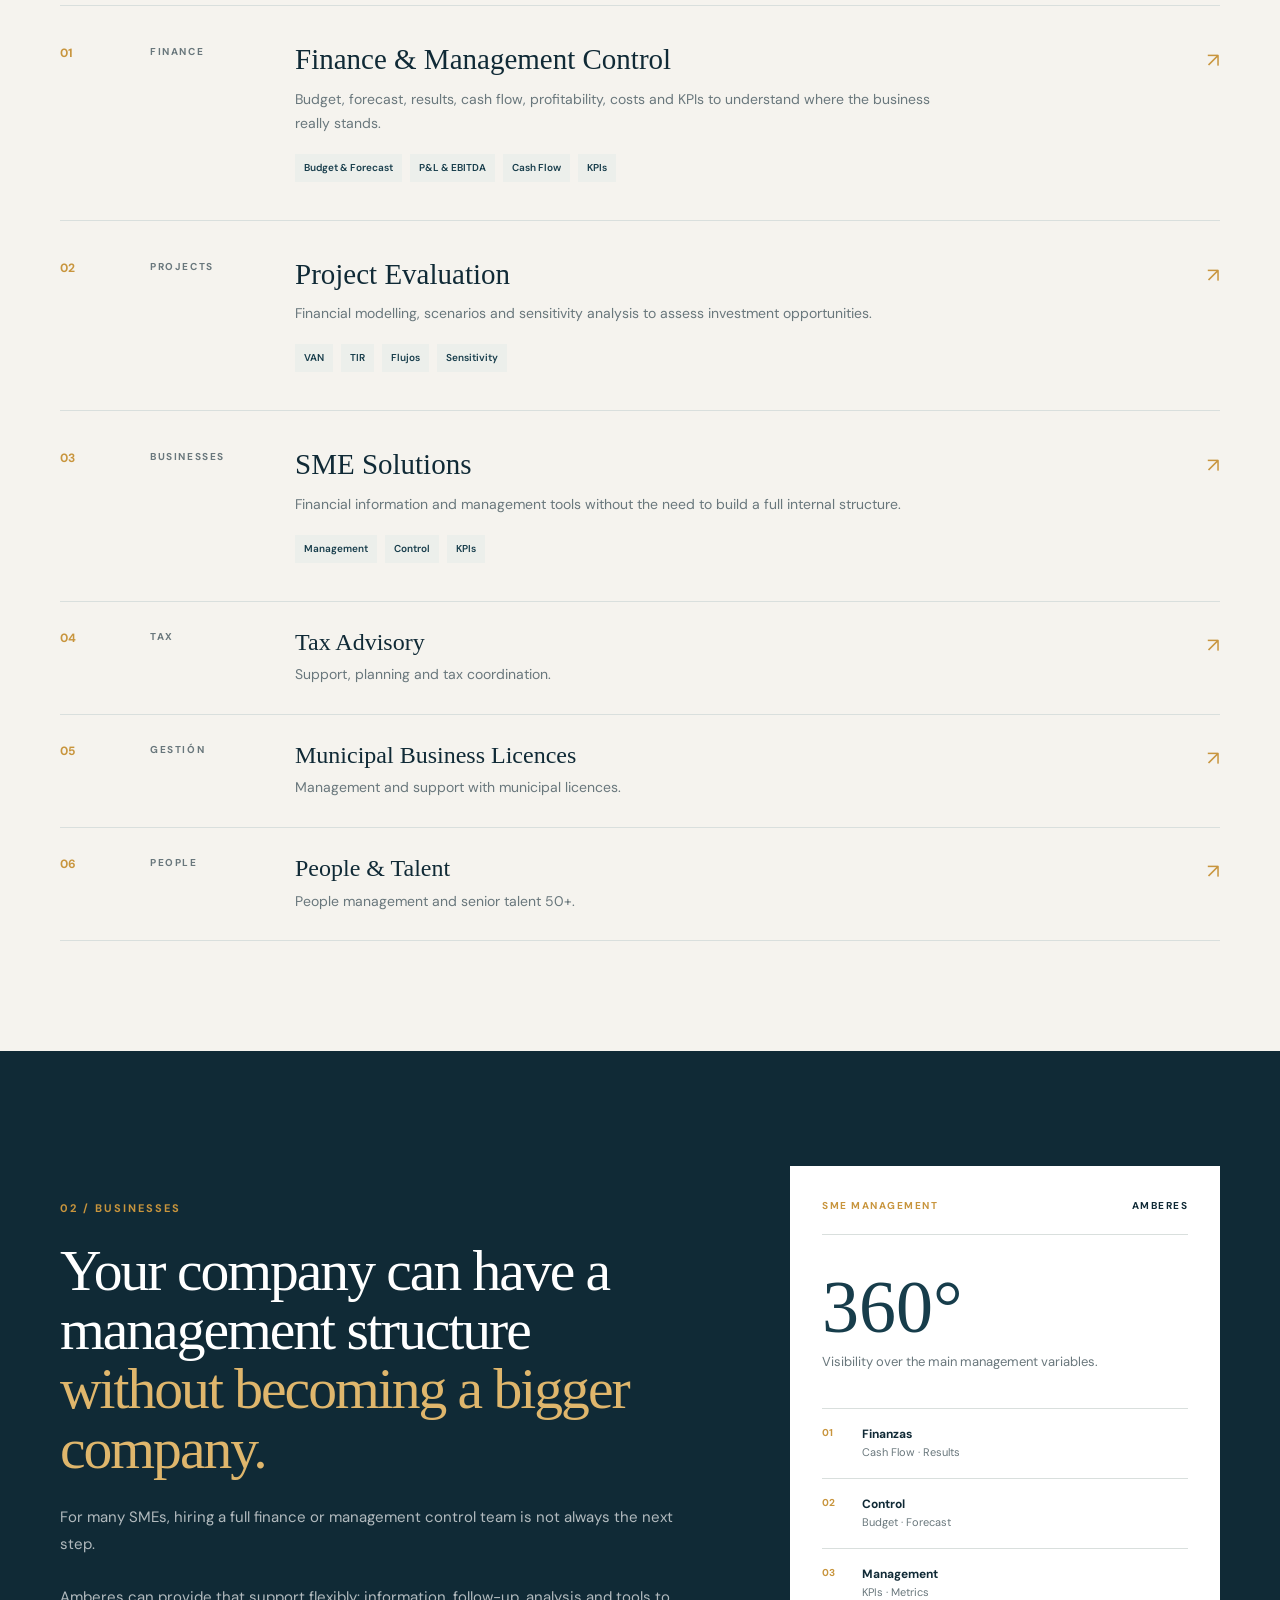
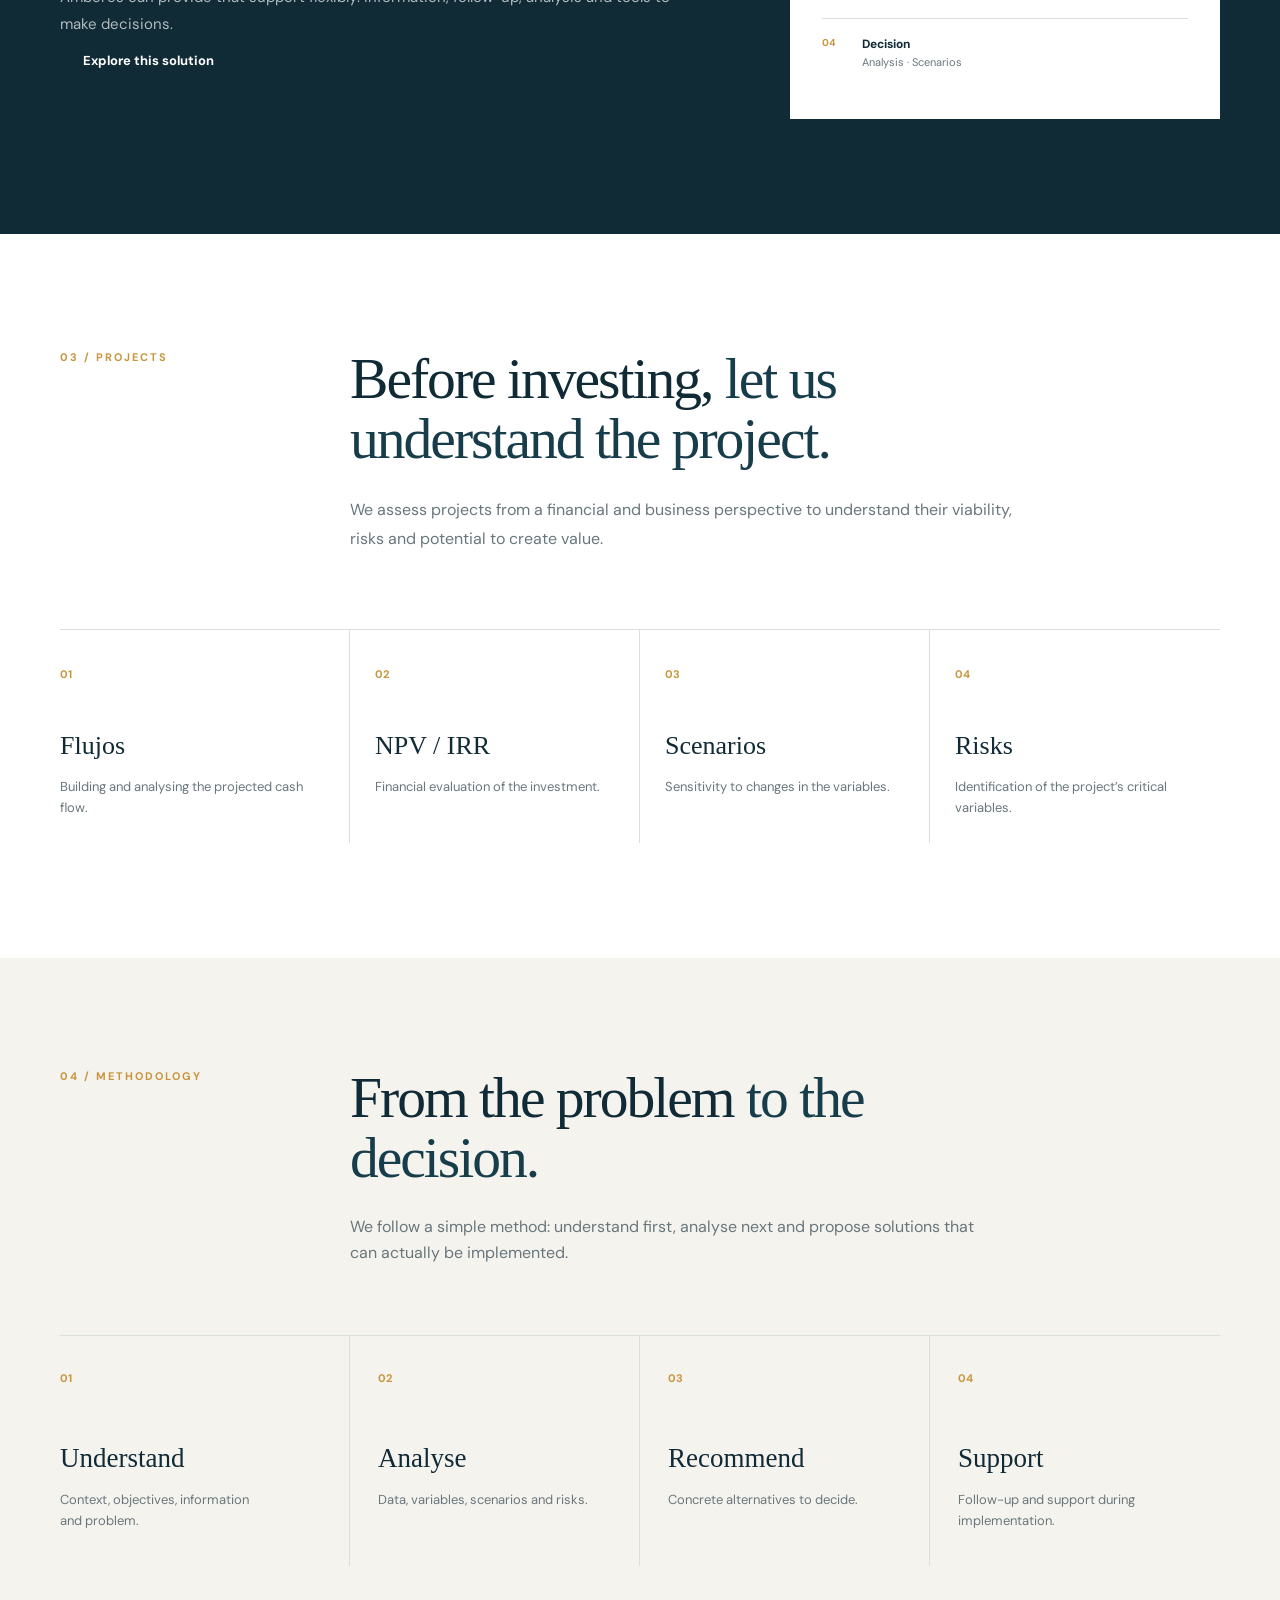
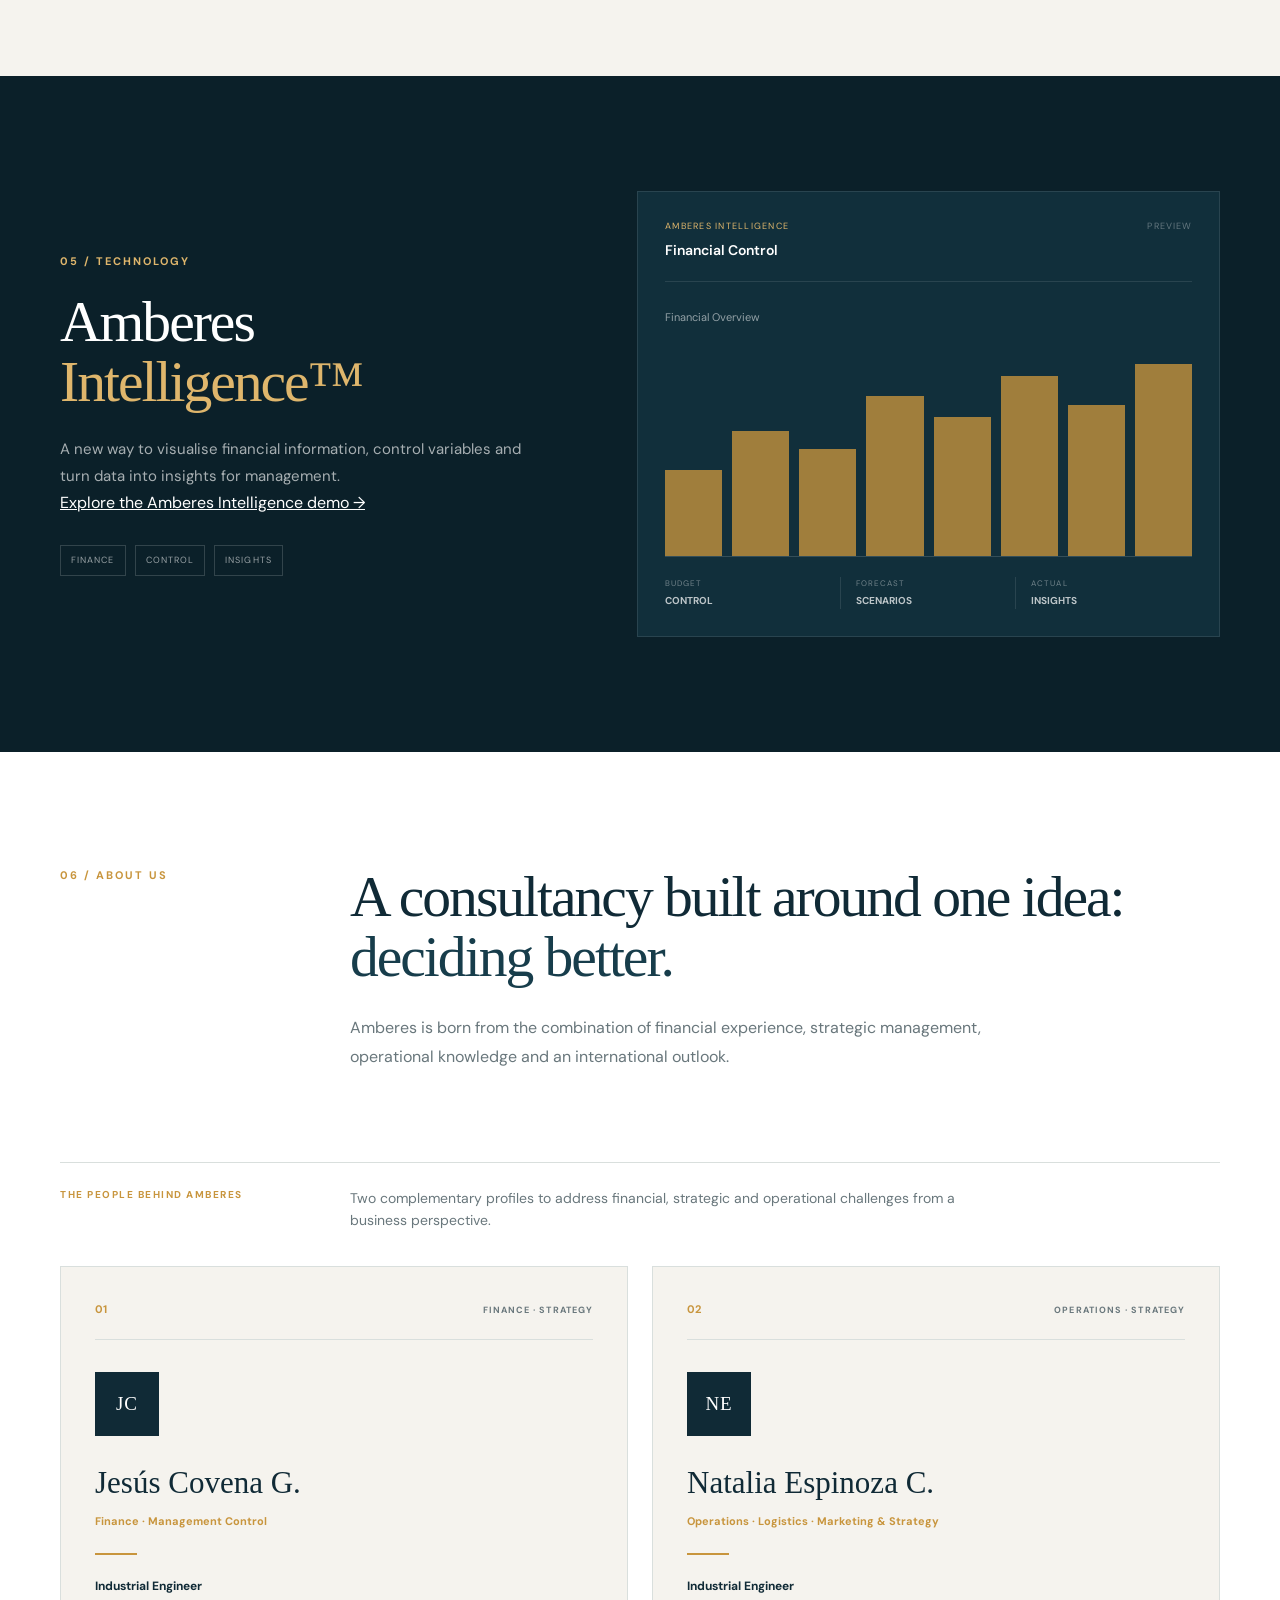
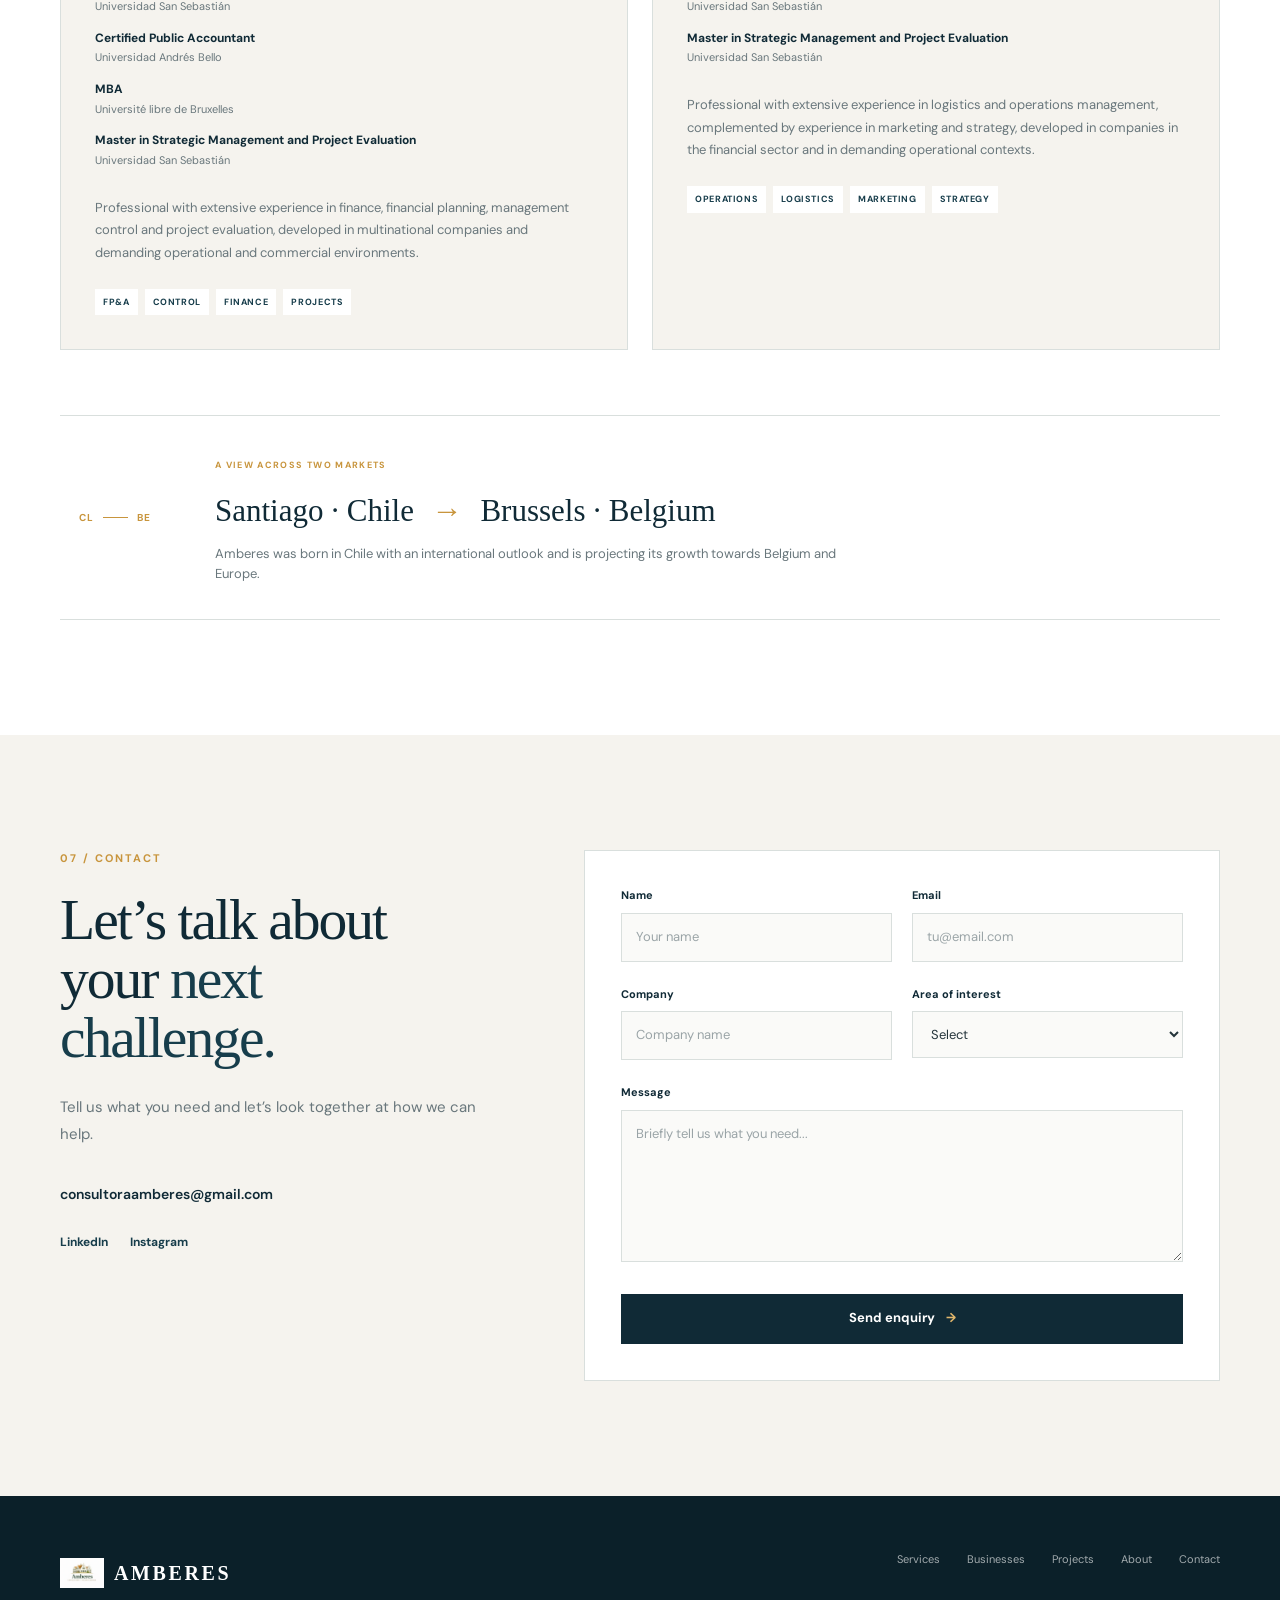
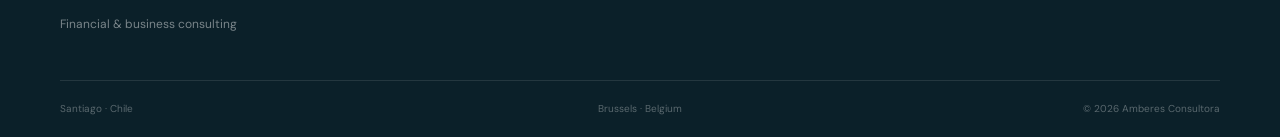
==== commit 638ecabb: "Quitar plantilla descargable y teléfono del pie; ejemplo embebido en la demo; corregir restos en esp" ====
--- a/en/index.html
+++ b/en/index.html
@@ -187,9 +187,7 @@
 
                     <p class="hero-description">
 
-                        Transformamos información financiera,
-                        proyectos y oportunidades en herramientas
-                        concretas para decidir y manage better.
+                        We turn financial information, projects and opportunities into concrete tools to decide and manage better.
 
                     </p>
 
@@ -243,8 +241,8 @@
 
                     <div class="hero-panel-title">
 
-                        Información que<br>
-                        ayuda a decidir.
+                        Information that<br>
+                        helps you decide.
 
                     </div>
 
@@ -363,10 +361,7 @@
 
                     <p>
 
-                        Una buena gestión financiera no consiste
-                        solamente en mirar lo que ocurrió.
-                        Consiste en entenderlo para anticipar,
-                        corregir y decidir.
+                        Good financial management is not just about looking at what happened. It is about understanding it in order to anticipate, correct and decide.
 
                     </p>
 
@@ -413,9 +408,7 @@
 
                         <p>
 
-                            Una mirada integral para empresas,
-                            proyectos y profesionales que necesitan
-                            ordenar, analizar y decidir.
+                            An integrated view for companies, projects and professionals who need to organise, analyse and decide.
 
                         </p>
 
@@ -451,10 +444,7 @@
 
                             <p>
 
-                                Presupuesto, forecast, resultados,
-                                flujo de caja, rentabilidad, costos
-                                y KPIs para entender dónde está
-                                realmente el negocio.
+                                Budget, forecast, results, cash flow, profitability, costs and KPIs to understand where the business really stands.
 
                             </p>
 
@@ -517,10 +507,7 @@
 
                             <p>
 
-                                Modelación financiera,
-                                escenarios y sensibilidad
-                                para evaluar oportunidades
-                                de inversión.
+                                Financial modelling, scenarios and sensitivity analysis to assess investment opportunities.
 
                             </p>
 
@@ -583,10 +570,7 @@
 
                             <p>
 
-                                Información financiera y
-                                herramientas de gestión sin
-                                necesidad de construir una
-                                estructura interna completa.
+                                Financial information and management tools without the need to build a full internal structure.
 
                             </p>
 
@@ -644,8 +628,7 @@
 
 
                             <p>
-                                Apoyo, planificación y
-                                coordinación tributaria.
+                                Support, planning and tax coordination.
                             </p>
 
                         </div>
@@ -684,8 +667,7 @@
 
 
                             <p>
-                                Management y acompañamiento
-                                de patentes municipales.
+                                Management and support with municipal licences.
                             </p>
 
                         </div>
@@ -724,8 +706,7 @@
 
 
                             <p>
-                                Management de personas y
-                                talento senior +50.
+                                People management and senior talent 50+.
                             </p>
 
                         </div>
@@ -770,12 +751,10 @@
 
                     <h2>
 
-                        Tu empresa puede tener
-                        una estructura de gestión
-
-                        <span>
-                            sin convertirse en
-                            una empresa más grande.
+                        Your company can have a management structure
+
+                        <span>
+                            without becoming a bigger company.
                         </span>
 
                     </h2>
@@ -783,18 +762,14 @@
 
                     <p>
 
-                        Para muchas PYMES, contratar un equipo
-                        completo de finanzas o control de gestión
-                        no siempre es el siguiente paso.
+                        For many SMEs, hiring a full finance or management control team is not always the next step.
 
                     </p>
 
 
                     <p>
 
-                        Amberes puede entregar ese soporte de
-                        manera flexible: información, seguimiento,
-                        análisis y herramientas para tomar decisiones.
+                        Amberes can provide that support flexibly: information, follow-up, analysis and tools to make decisions.
 
                     </p>
 
@@ -833,8 +808,7 @@
 
                     <p class="business-card-description">
 
-                        Visibilidad sobre las principales
-                        variables de gestión.
+                        Visibility over the main management variables.
 
                     </p>
 
@@ -960,10 +934,10 @@
 
                         <h2>
 
-                            Antes de invertir,
+                            Before investing,
 
                             <span>
-                                entendamos el proyecto.
+                                let us understand the project.
                             </span>
 
                         </h2>
@@ -971,10 +945,7 @@
 
                         <p>
 
-                            Evaluamos proyectos desde una perspectiva
-                            financiera y empresarial para entender su
-                            viabilidad, riesgos y potencial de generación
-                            de valor.
+                            We assess projects from a financial and business perspective to understand their viability, risks and potential to create value.
 
                         </p>
 
@@ -998,8 +969,7 @@
                         </h3>
 
                         <p>
-                            Construcción y análisis
-                            del flujo proyectado.
+                            Building and analysing the projected cash flow.
                         </p>
 
                     </div>
@@ -1016,8 +986,7 @@
                         </h3>
 
                         <p>
-                            Evaluación financiera
-                            de la inversión.
+                            Financial evaluation of the investment.
                         </p>
 
                     </div>
@@ -1034,8 +1003,7 @@
                         </h3>
 
                         <p>
-                            Sensitivity ante cambios
-                            en las variables.
+                            Sensitivity to changes in the variables.
                         </p>
 
                     </div>
@@ -1052,8 +1020,7 @@
                         </h3>
 
                         <p>
-                            Identificación de variables
-                            críticas del proyecto.
+                            Identification of the project’s critical variables.
                         </p>
 
                     </div>
@@ -1088,10 +1055,10 @@
 
                         <h2>
 
-                            Del problema
+                            From the problem
 
                             <span>
-                                a la decisión.
+                                to the decision.
                             </span>
 
                         </h2>
@@ -1099,9 +1066,7 @@
 
                         <p>
 
-                            Trabajamos con una metodología sencilla:
-                            entender primero, analizar después y proponer
-                            soluciones que puedan implementarse.
+                            We follow a simple method: understand first, analyse next and propose solutions that can actually be implemented.
 
                         </p>
 
@@ -1125,8 +1090,7 @@
                         </h3>
 
                         <p>
-                            Contexto, objetivos,
-                            información y problema.
+                            Context, objectives, information and problem.
                         </p>
 
                     </div>
@@ -1143,8 +1107,7 @@
                         </h3>
 
                         <p>
-                            Datos, variables,
-                            escenarios y riesgos.
+                            Data, variables, scenarios and risks.
                         </p>
 
                     </div>
@@ -1161,8 +1124,7 @@
                         </h3>
 
                         <p>
-                            Alternativas concretas
-                            para decidir.
+                            Concrete alternatives to decide.
                         </p>
 
                     </div>
@@ -1179,8 +1141,7 @@
                         </h3>
 
                         <p>
-                            Seguimiento y apoyo
-                            durante la implementación.
+                            Follow-up and support during implementation.
                         </p>
 
                     </div>
@@ -1222,22 +1183,15 @@
 
                     <p>
 
-                        Una nueva forma de visualizar información
-                        financiera, controlar variables y convertir
-                        datos en insights para la gestión.
+                        A new way to visualise financial information, control variables and turn data into insights for management.
 
                     </p>
 
                     
 <a href="../intelligence/" class="intelligence-cta">
-    Explorar demo de Amberes Intelligence
+    Explore the Amberes Intelligence demo
     <span aria-hidden="true">→</span>
 </a>
-
-                    <a href="../intelligence/plantilla/Amberes_Plantilla_Estandar.xlsx" class="intelligence-template-link" download>
-                        Descargar plantilla Excel
-                        <span aria-hidden="true">↓</span>
-                    </a>
 
 
                     <div class="intelligence-tags">
@@ -1384,11 +1338,10 @@
 
                         <h2>
 
-                            Una consultora construida
-                            alrededor de una idea:
+                            A consultancy built around one idea:
 
                             <span>
-                                decidir mejor.
+                                deciding better.
                             </span>
 
                         </h2>
@@ -1396,9 +1349,7 @@
 
                         <p class="about-lead">
 
-                            Amberes nace de la combinación de experiencia
-                            financiera, gestión estratégica, conocimiento
-                            operacional y una mirada internacional.
+                            Amberes is born from the combination of financial experience, strategic management, operational knowledge and an international outlook.
 
                         </p>
 
@@ -1418,9 +1369,7 @@
 
                     <p>
 
-                        Dos perfiles complementarios para abordar
-                        desafíos financieros, estratégicos y
-                        operacionales desde una perspectiva empresarial.
+                        Two complementary profiles to address financial, strategic and operational challenges from a business perspective.
 
                     </p>
 
@@ -1512,8 +1461,7 @@
                             <div>
 
                                 <strong>
-                                    Magíster en Management Estratégica
-                                    y Project Evaluation
+                                    Master in Strategic Management and Project Evaluation
                                 </strong>
 
                                 <small>
@@ -1528,11 +1476,7 @@
 
                         <p class="professional-description">
 
-                            Profesional con amplia experiencia en finanzas,
-                            planificación financiera, control de gestión
-                            y evaluación de proyectos, desarrollada en
-                            empresas multinacionales y entornos de alta
-                            exigencia operacional y comercial.
+                            Professional with extensive experience in finance, financial planning, management control and project evaluation, developed in multinational companies and demanding operational and commercial environments.
 
                         </p>
 
@@ -1616,8 +1560,7 @@
                             <div>
 
                                 <strong>
-                                    Magíster en Management Estratégica
-                                    y Project Evaluation
+                                    Master in Strategic Management and Project Evaluation
                                 </strong>
 
                                 <small>
@@ -1631,12 +1574,7 @@
 
                         <p class="professional-description">
 
-                            Profesional con amplia experiencia en gestión
-                            logística y operacional, complementada con
-                            experiencia en áreas de marketing y estrategia,
-                            desarrollada en empresas vinculadas al sector
-                            financiero y en contextos de alta exigencia
-                            operacional.
+                            Professional with extensive experience in logistics and operations management, complemented by experience in marketing and strategy, developed in companies in the financial sector and in demanding operational contexts.
 
                         </p>
 
@@ -1710,9 +1648,7 @@
 
                         <p>
 
-                            Amberes nace en Chile con una mirada
-                            internacional y proyecta su desarrollo
-                            hacia Bélgica y Europa.
+                            Amberes was born in Chile with an international outlook and is projecting its growth towards Belgium and Europe.
 
                         </p>
 
@@ -1748,10 +1684,10 @@
 
                     <h2>
 
-                        Let’s talk de tu
-
-                        <span>
-                            próximo desafío.
+                        Let’s talk about your
+
+                        <span>
+                            next challenge.
                         </span>
 
                     </h2>
@@ -1759,8 +1695,7 @@
 
                     <p>
 
-                        Tell us qué necesitas y revisemos juntos
-                        cómo podemos ayudarte.
+                        Tell us what you need and let’s look together at how we can help.
 
                     </p>
 
@@ -1769,10 +1704,6 @@
 
                         <a href="mailto:consultoraamberes@gmail.com">
                             consultoraamberes@gmail.com
-                        </a>
-
-                        <a href="tel:+56953649876">
-                            +56 9 5364 9876
                         </a>
 
                     </div>
--- a/style.css
+++ b/style.css
@@ -4006,36 +4006,6 @@
 }
 
 
-/* Enlace a Amberes Intelligence desde PROYECTOS */
-.project-tool-cta { margin-top: 48px; padding-top: 32px; border-top: 1px solid rgba(200,155,60,.35); display: flex; flex-wrap: wrap; align-items: center; justify-content: space-between; gap: 20px; }
-.project-tool-cta p { margin: 0; max-width: 620px; }
-.project-tool-link { padding: 14px 26px; background: #c89b3c; color: #102a36; font-weight: 700; letter-spacing: .04em; border-radius: 2px; }
-.project-tool-link:hover { filter: brightness(1.08); }
-
-
-/* Descarga de plantilla para probar Amberes Intelligence */
-.intelligence-template-link {
-    display: inline-flex;
-    align-items: center;
-    gap: 10px;
-    margin-top: 14px;
-    padding: 12px 18px;
-    border: 1px solid rgba(200, 149, 61, .65);
-    color: var(--navy);
-    background: transparent;
-    text-decoration: none;
-    font-size: .9rem;
-    font-weight: 700;
-    transition: background .2s ease, color .2s ease, border-color .2s ease;
-}
-.intelligence-template-link:hover,
-.intelligence-template-link:focus-visible {
-    background: var(--navy);
-    color: var(--cream);
-    border-color: var(--navy);
-}
-
-
 /* Logo compartido entre el sitio corporativo y Amberes Intelligence */
 .beguinage-logo { width: 44px; height: 44px; }
 .beguinage-logo .brand-logo-image { width: 44px; height: 44px; object-fit: contain; display: block; }
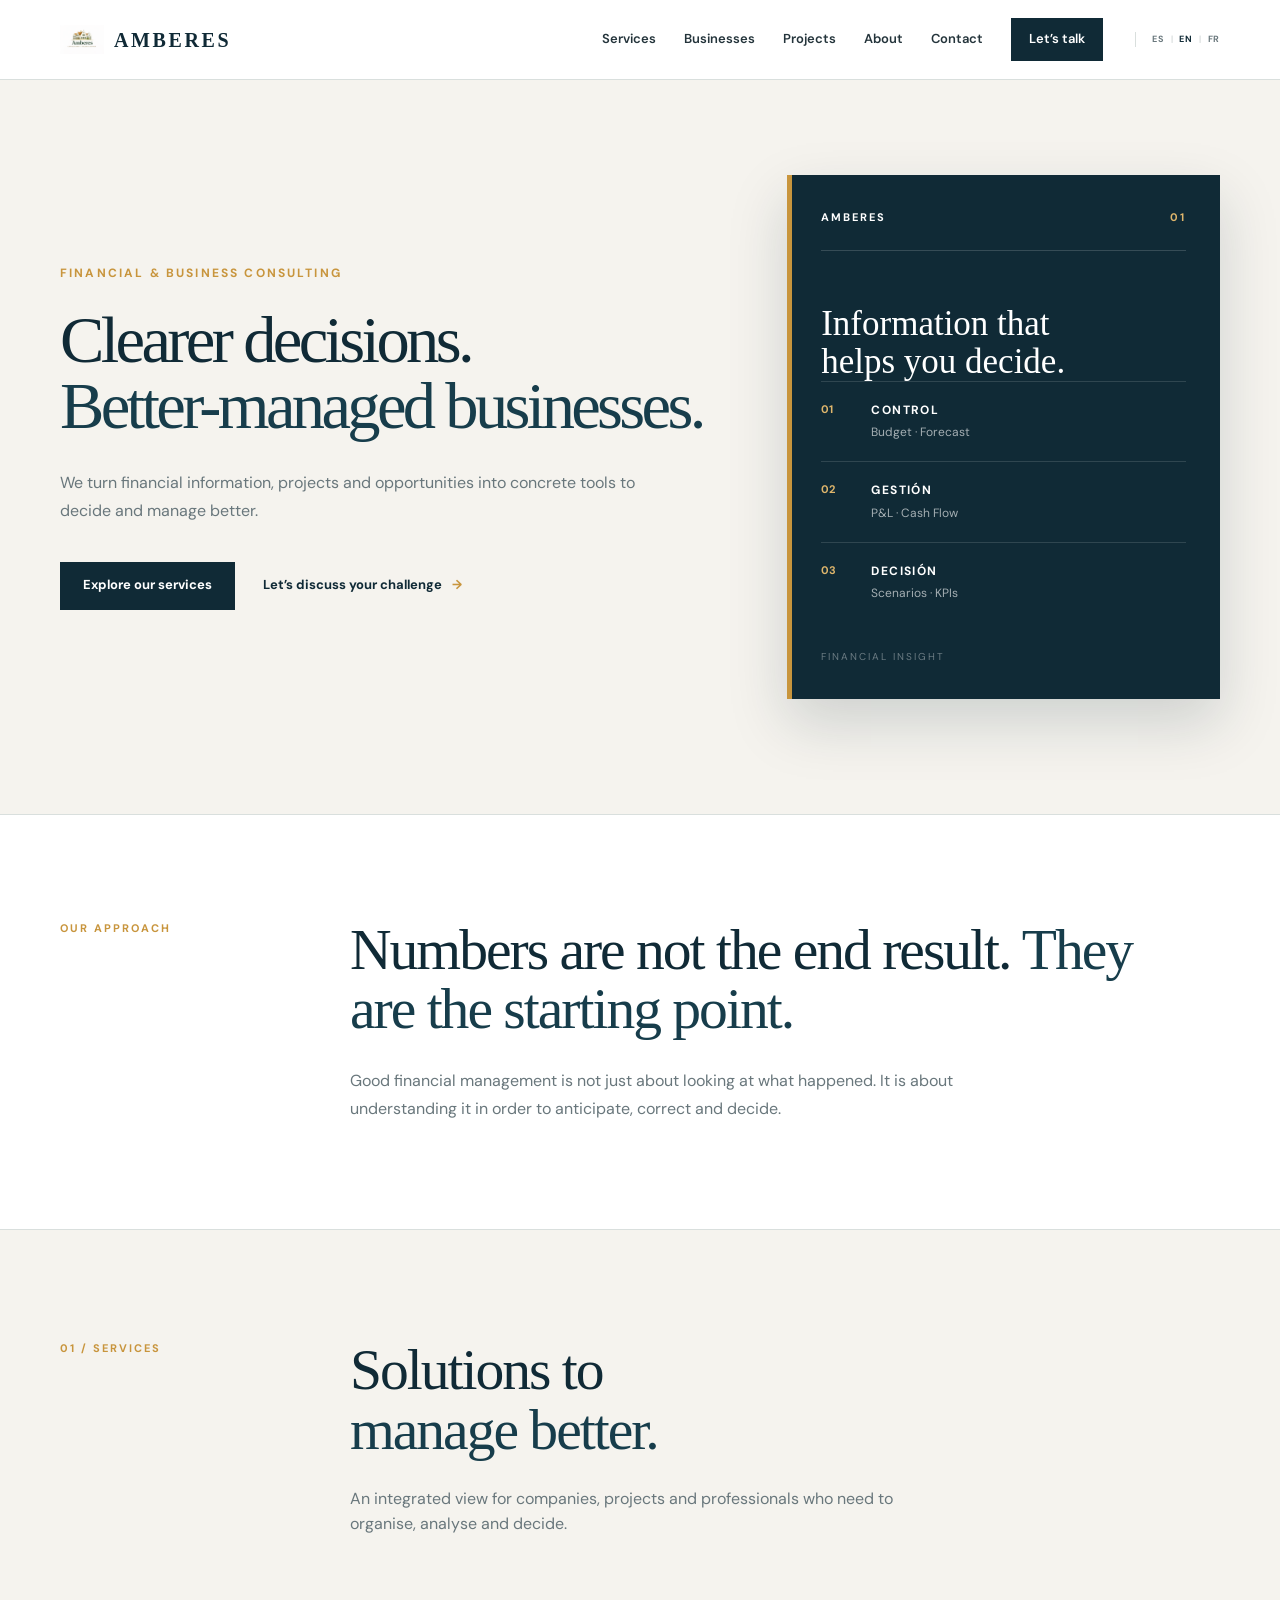
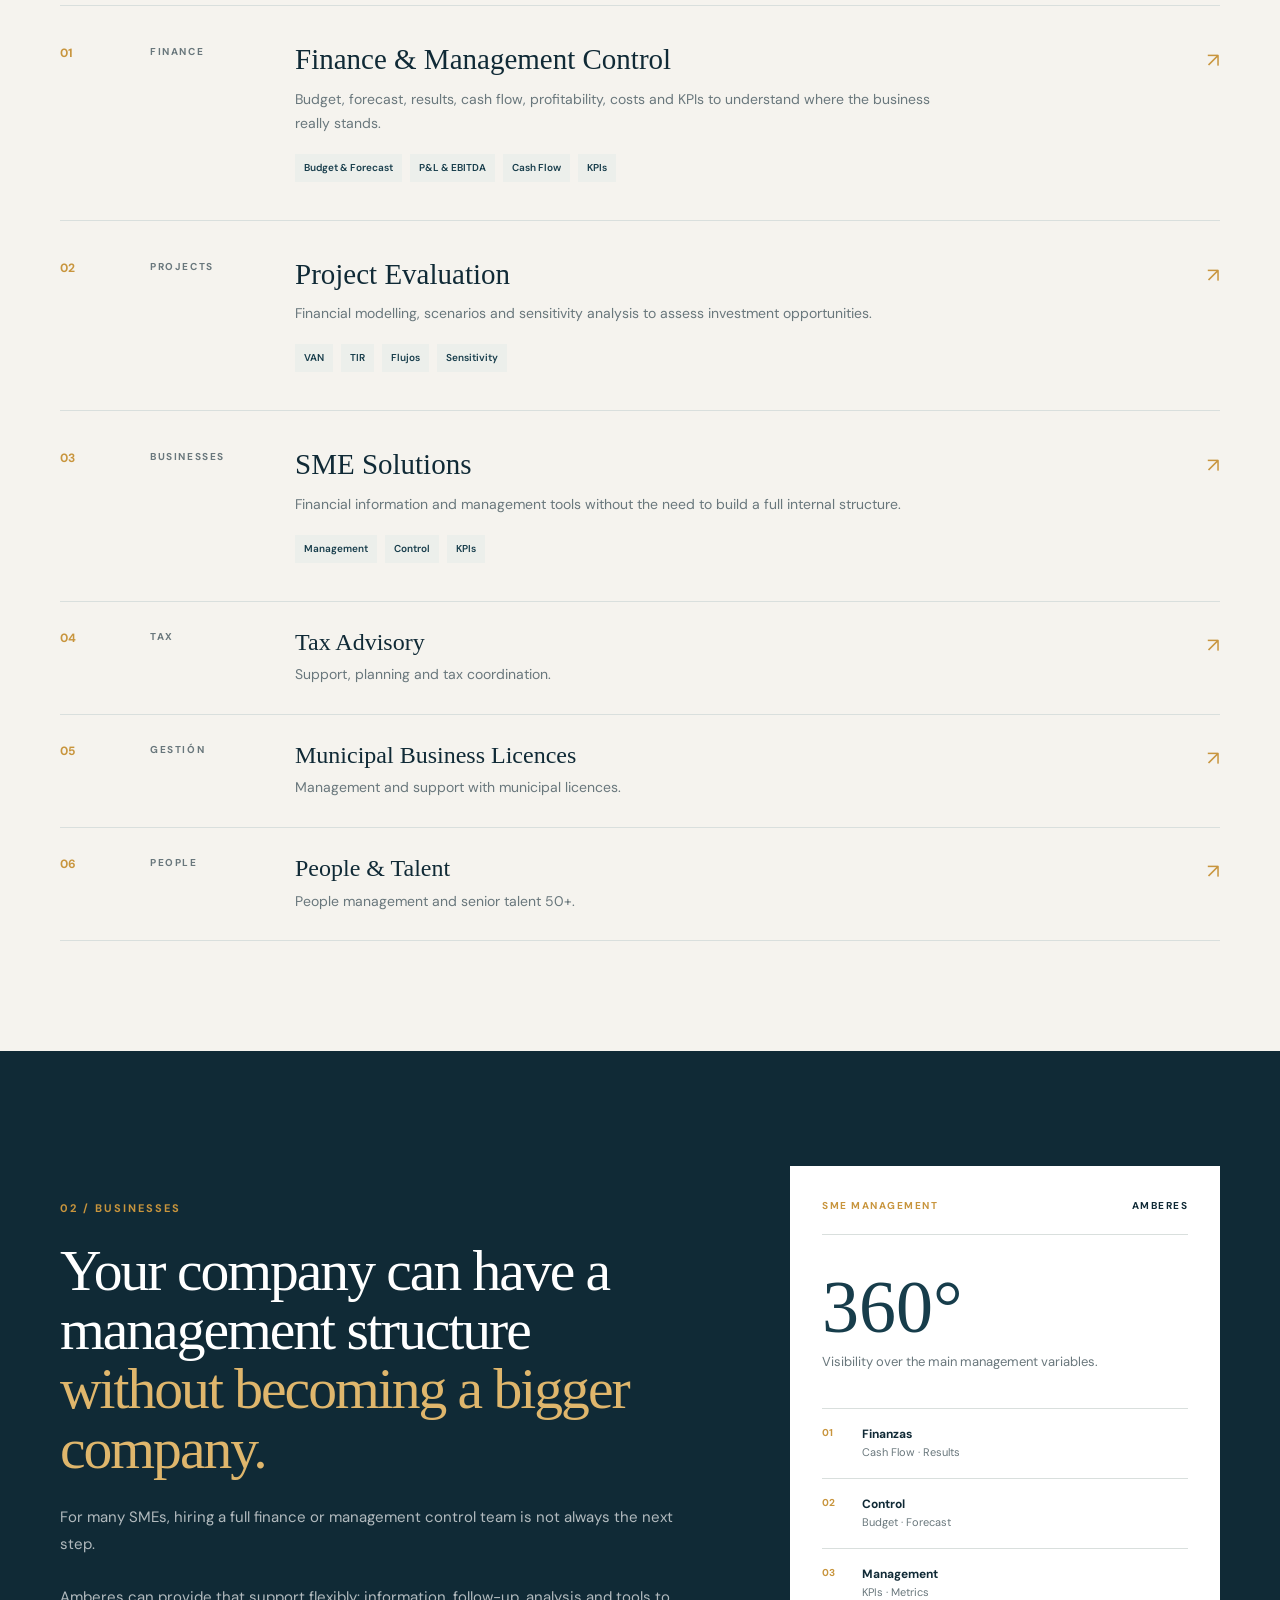
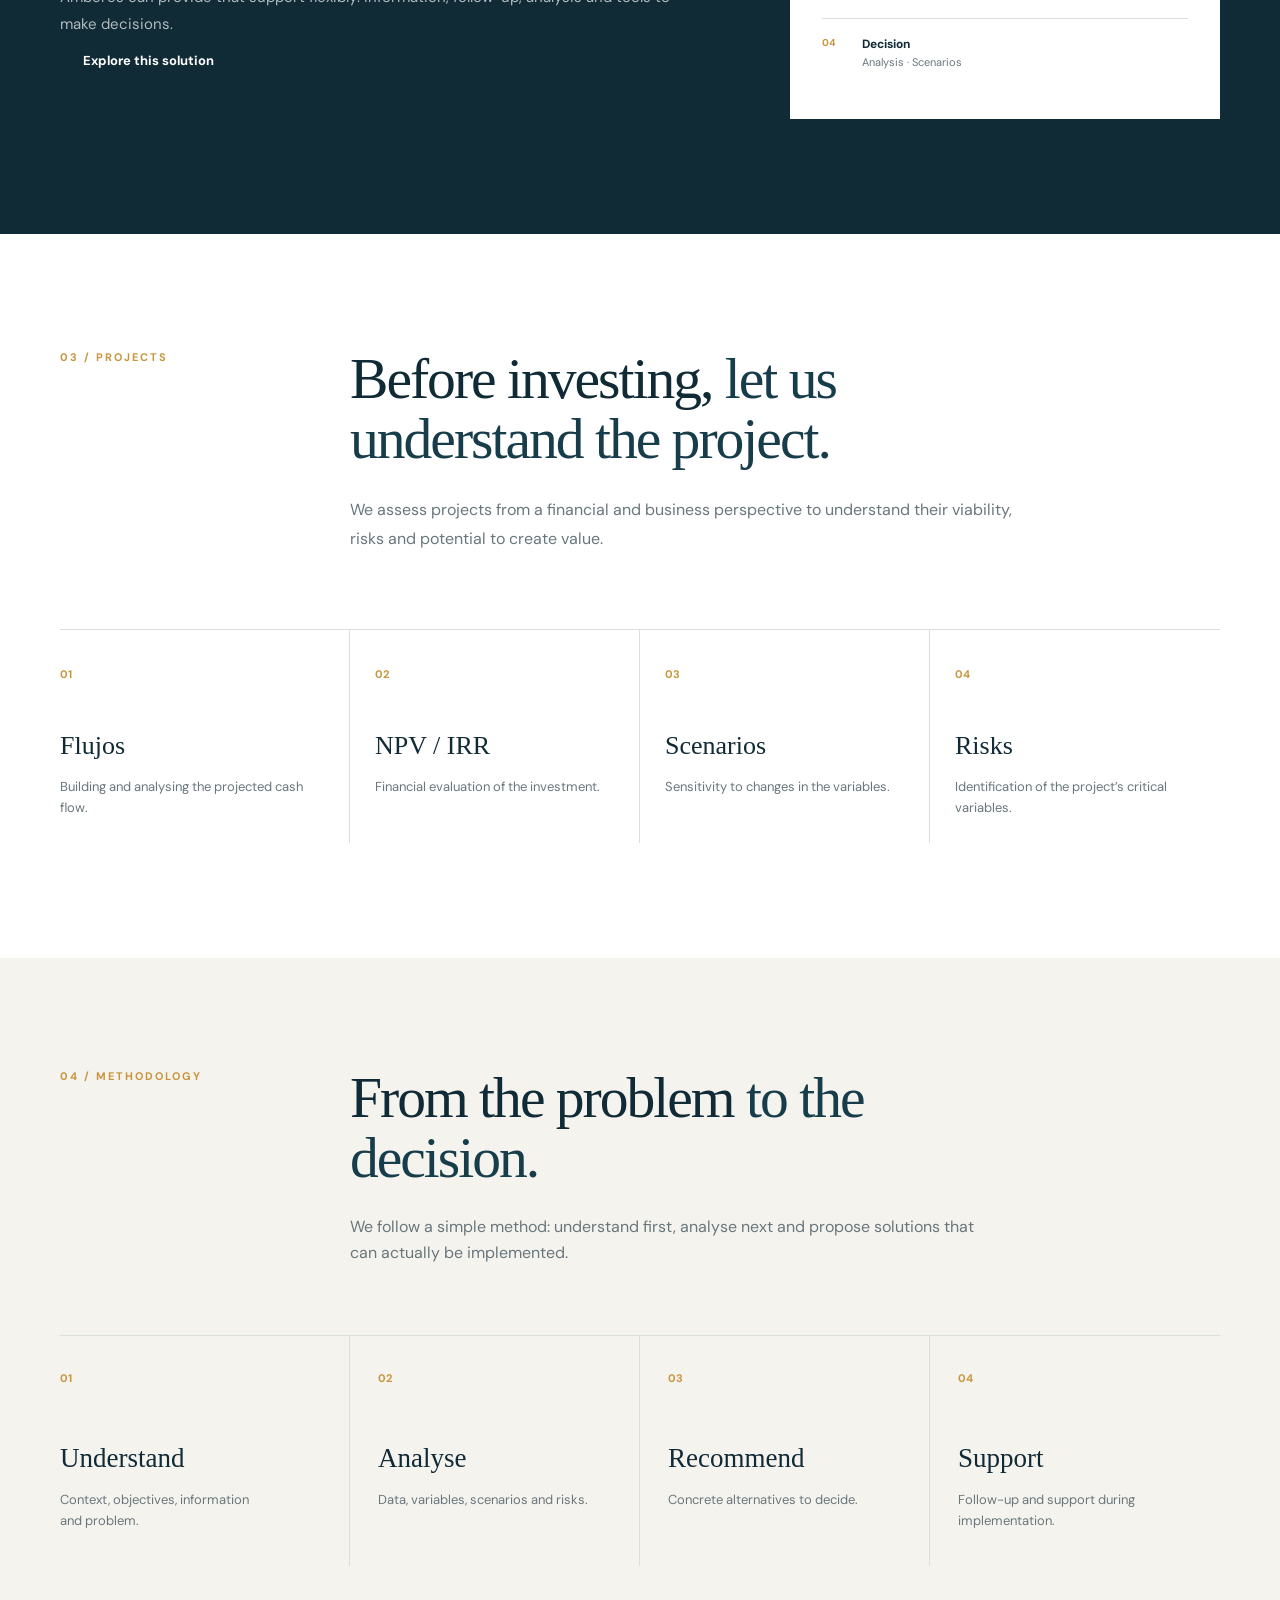
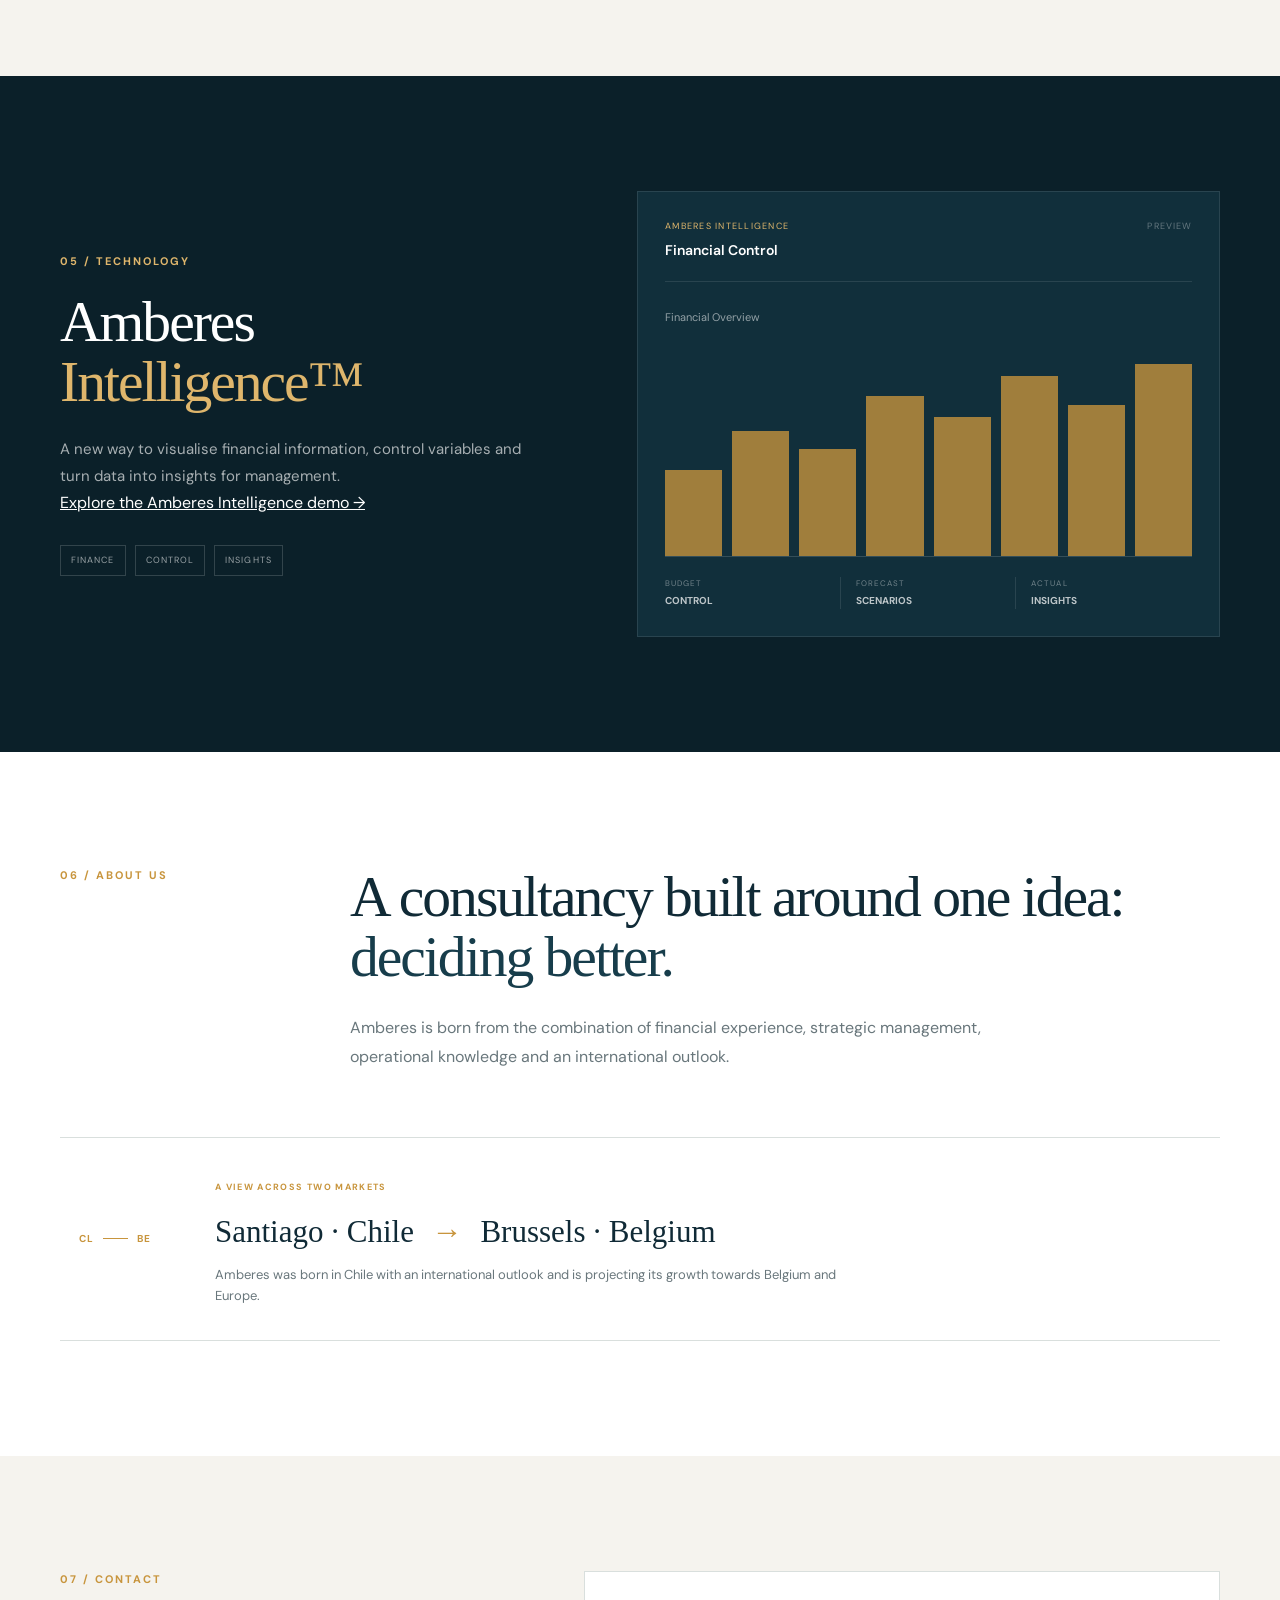
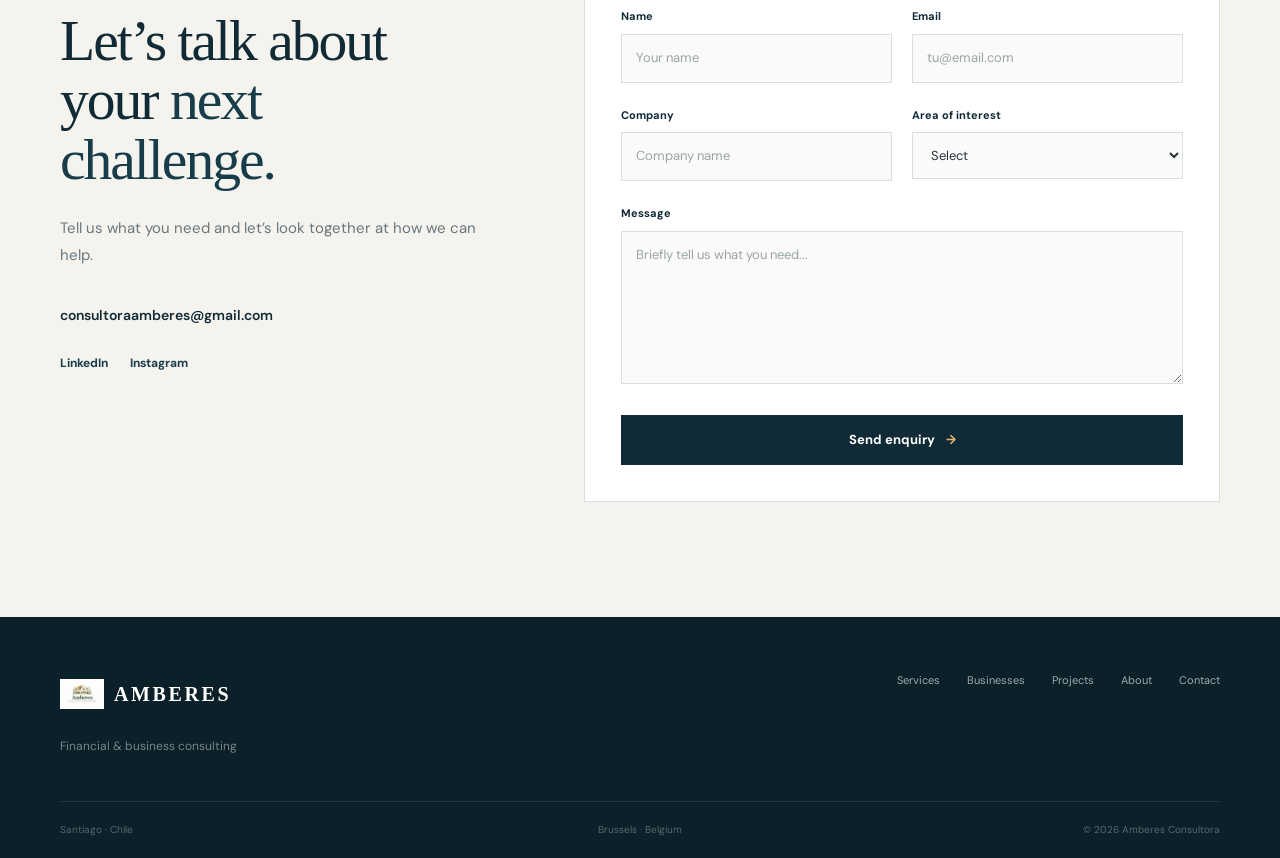
==== commit b6966172: "Nosotros: ocultar nombres, cargos y trayectoria profesional (es/en/fr) Co-Authored-By: Claude Sonnet" ====
--- a/en/index.html
+++ b/en/index.html
@@ -1359,253 +1359,6 @@
 
 
 
-                <!-- PROFESIONALES -->
-
-                <div class="professionals-intro">
-
-                    <span>
-                        THE PEOPLE BEHIND AMBERES
-                    </span>
-
-                    <p>
-
-                        Two complementary profiles to address financial, strategic and operational challenges from a business perspective.
-
-                    </p>
-
-                </div>
-
-
-
-                <div class="professionals-grid">
-
-
-                    <!-- JESÚS -->
-
-                    <article class="professional-card">
-
-
-                        <div class="professional-top">
-
-                            <span class="professional-number">
-                                01
-                            </span>
-
-                            <span class="professional-area">
-                                FINANCE · STRATEGY
-                            </span>
-
-                        </div>
-
-
-                        <div class="professional-monogram">
-                            JC
-                        </div>
-
-
-                        <h3>
-                            Jesús Covena G.
-                        </h3>
-
-
-                        <p class="professional-role">
-                            Finance · Management Control
-                        </p>
-
-
-                        <div class="professional-line"></div>
-
-
-                        <div class="professional-education">
-
-
-                            <div>
-
-                                <strong>
-                                    Industrial Engineer
-                                </strong>
-
-                                 <small>
-                                    Universidad San Sebastián
-                                </small>
-
-                            </div>
-
-
-                            <div>
-
-                                <strong>
-                                    Certified Public Accountant
-                                </strong>
-
-                                 <small>
-                                    Universidad Andrés Bello
-                                </small>
-
-                            </div>
-
-
-                            <div>
-
-                                <strong>
-                                    MBA
-                                </strong>
-
-                                <small>
-                                    Université libre de Bruxelles
-                                </small>
-
-                            </div>
-
-
-                            <div>
-
-                                <strong>
-                                    Master in Strategic Management and Project Evaluation
-                                </strong>
-
-                                <small>
-                                    Universidad San Sebastián
-                                </small>
-
-                            </div>
-
-
-                        </div>
-
-
-                        <p class="professional-description">
-
-                            Professional with extensive experience in finance, financial planning, management control and project evaluation, developed in multinational companies and demanding operational and commercial environments.
-
-                        </p>
-
-
-                        <div class="professional-focus">
-
-                            <span>
-                                FP&amp;A
-                            </span>
-
-                            <span>
-                                CONTROL
-                            </span>
-
-                            <span>
-                                FINANCE
-                            </span>
-
-                            <span>
-                                PROJECTS
-                            </span>
-
-                        </div>
-
-                    </article>
-
-
-
-                    <!-- NATALIA -->
-
-                    <article class="professional-card">
-
-
-                        <div class="professional-top">
-
-                            <span class="professional-number">
-                                02
-                            </span>
-
-                            <span class="professional-area">
-                                OPERATIONS · STRATEGY
-                            </span>
-
-                        </div>
-
-
-                        <div class="professional-monogram">
-                            NE
-                        </div>
-
-
-                        <h3>
-                            Natalia Espinoza C.
-                        </h3>
-
-
-                        <p class="professional-role">
-                            Operations · Logistics · Marketing &amp; Strategy
-                        </p>
-
-
-                        <div class="professional-line"></div>
-
-
-                        <div class="professional-education">
-
-
-                            <div>
-
-                                <strong>
-                                    Industrial Engineer
-                                </strong>    
-
-                                 <small>
-                                    Universidad San Sebastián
-                                </small>
-
-                            </div>
-
-
-                            <div>
-
-                                <strong>
-                                    Master in Strategic Management and Project Evaluation
-                                </strong>
-
-                                <small>
-                                    Universidad San Sebastián
-                                </small>
-
-                            </div>
-
-                        </div>
-
-
-                        <p class="professional-description">
-
-                            Professional with extensive experience in logistics and operations management, complemented by experience in marketing and strategy, developed in companies in the financial sector and in demanding operational contexts.
-
-                        </p>
-
-
-                        <div class="professional-focus">
-
-                            <span>
-                                OPERATIONS
-                            </span>
-
-                            <span>
-                                LOGISTICS
-                            </span>
-
-                            <span>
-                                MARKETING
-                            </span>
-
-                            <span>
-                                STRATEGY
-                            </span>
-
-                        </div>
-
-                    </article>
-
-
-                </div>
-
-
-
                 <!-- UBICACIÓN / VISIÓN INTERNACIONAL -->
 
                 <div class="international-block">
